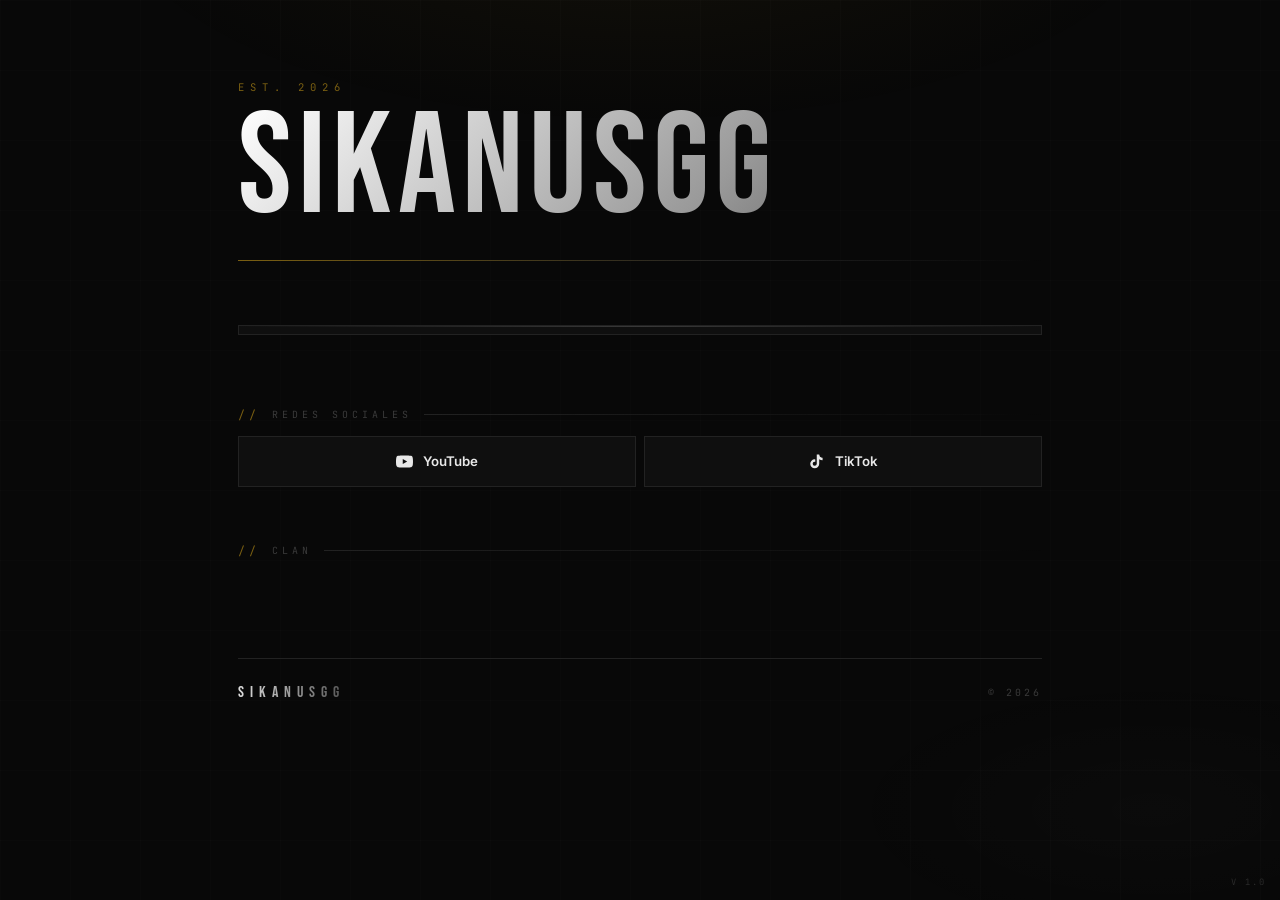
==== index.html @ cc8c8374 "Add files via upload" ====
<!DOCTYPE html>
<html lang="es">
<head>
    <meta charset="UTF-8">
    <meta name="viewport" content="width=device-width, initial-scale=1.0, maximum-scale=1.0, minimum-scale=1.0, user-scalable=no, viewport-fit=cover">
    <title>SIKANUSGG</title>
    <link rel="icon" type="image/png" href="https://i.imgur.com/placeholder.png">
    <link href="https://fonts.googleapis.com/css2?family=Bebas+Neue&family=Inter:wght@300;400;600&family=JetBrains+Mono:wght@300;400;600&display=swap" rel="stylesheet">
    <style>
        * { box-sizing: border-box; margin: 0; padding: 0; -webkit-tap-highlight-color: transparent; }
        html { scroll-behavior: smooth; -webkit-text-size-adjust: 100%; }

        :root {
            --accent: #c8c8c8;
            --accent-bright: #ffffff;
            --bg: #080808;
            --surface: #0f0f0f;
            --surface2: #161616;
            --surface3: #1e1e1e;
            --border: #222222;
            --border-glow: #383838;
            --text-main: #e8e8e8;
            --text-dim: #888888;
            --text-muted: #3a3a3a;
            --gold: #c9a227;
            --gold-dim: #7a5f12;
            --red: #c0392b;
        }

        body {
            background: #080808;
            background: var(--bg);
            color: #e8e8e8;
            color: var(--text-main);
            font-family: 'Inter', sans-serif;
            overflow-x: hidden;
            min-height: 100vh;
            min-height: 100dvh;
        }

        body::before {
            content: '';
            position: fixed; inset: 0;
            background: radial-gradient(ellipse 70% 40% at 50% -10%, rgba(201,162,39,0.06) 0%, transparent 60%),
                radial-gradient(ellipse 50% 30% at 90% 90%, rgba(255,255,255,0.015) 0%, transparent 50%);
            pointer-events: none; z-index: 0;
        }

        body::after {
            content: '';
            position: fixed; inset: 0;
            background-image: linear-gradient(rgba(255,255,255,0.012) 1px, transparent 1px),
                linear-gradient(90deg, rgba(255,255,255,0.012) 1px, transparent 1px);
            background-size: 70px 70px;
            pointer-events: none; z-index: 0;
        }

        
        .wa-box {
            background: var(--surface);
            width: 100%; max-width: 420px;
            padding: 48px 38px 44px;
            border: 1px solid var(--border);
            position: relative;
            box-shadow: 0 0 100px rgba(0,0,0,0.95), 0 0 1px rgba(255,255,255,0.05) inset;
            animation: fadeUp 0.45s cubic-bezier(0.16,1,0.3,1);
        }
        .wa-box::before {
            content: ''; position: absolute; top: 0; left: 0; right: 0;
            height: 2px;
            background: linear-gradient(90deg, transparent, var(--gold), transparent);
        }
        .wa-logo {
            font-family: 'Bebas Neue', sans-serif;
            font-size: 2.8rem; letter-spacing: 6px; line-height: 1;
            background: linear-gradient(135deg, #ffffff 0%, #999999 60%, #444444 100%);
            -webkit-background-clip: text; -webkit-text-fill-color: transparent; background-clip: text;
            margin-bottom: 6px;
        }
        .wa-label {
            font-family: 'JetBrains Mono', monospace;
            font-size: 0.6rem; color: var(--gold-dim);
            letter-spacing: 5px; text-transform: uppercase; margin-bottom: 32px;
        }
        .wa-status {
            font-family: 'JetBrains Mono', monospace;
            font-size: 0.72rem; color: var(--text-dim);
            letter-spacing: 1px; margin-bottom: 28px;
            min-height: 1.4em; transition: color 0.2s;
        }
        .wa-status.ok   { color: #4caf50; }
        .wa-status.err  { color: var(--red); }
        .wa-btn {
            display: flex; align-items: center; justify-content: center; gap: 10px;
            width: 100%; padding: 15px 20px; margin-bottom: 10px;
            background: transparent; border: 1px solid var(--gold-dim);
            color: var(--gold);
            font-family: 'JetBrains Mono', monospace;
            font-size: 0.72rem; letter-spacing: 3px; text-transform: uppercase;
            cursor: pointer; transition: all 0.22s ease; position: relative; overflow: hidden;
        }
        .wa-btn::before { content: ''; position: absolute; inset: 0; background: rgba(201,162,39,0.05); opacity: 0; transition: opacity 0.22s; }
        .wa-btn:hover::before { opacity: 1; }
        .wa-btn:hover { border-color: var(--gold); box-shadow: 0 0 20px rgba(201,162,39,0.12); }
        .wa-btn:disabled { opacity: 0.4; cursor: not-allowed; }
        .wa-btn.secondary {
            border-color: var(--border); color: var(--text-dim); font-size: 0.65rem; margin-bottom: 0;
        }
        .wa-btn.secondary:hover { border-color: var(--border-glow); color: var(--text-main); }
        .wa-divider {
            display: flex; align-items: center; gap: 12px;
            margin: 18px 0;
            font-family: 'JetBrains Mono', monospace;
            font-size: 0.58rem; color: var(--text-muted); letter-spacing: 2px;
        }
        .wa-divider::before, .wa-divider::after { content: ''; flex: 1; height: 1px; background: var(--border); }
        .wa-note {
            margin-top: 24px;
            font-size: 0.68rem; color: var(--text-muted);
            font-family: 'JetBrains Mono', monospace;
            line-height: 1.8; text-align: center;
        }
        .wa-spinner {
            display: inline-block; width: 14px; height: 14px;
            border: 2px solid var(--gold-dim);
            border-top-color: var(--gold);
            border-radius: 50%;
            animation: spin 0.7s linear infinite;
        }
        @keyframes spin { to { transform: rotate(360deg); } }

        
        .modal-overlay {
            position: fixed; inset: 0;
            background: rgba(0,0,0,0.97);
            display: flex; align-items: center; justify-content: center;
            z-index: 9999; padding: 20px;
            backdrop-filter: blur(8px);
        }
        .modal-box {
            background: var(--surface);
            width: 100%; max-width: 460px;
            padding: 44px 38px;
            border: 1px solid var(--border);
            position: relative;
            animation: fadeUp 0.4s cubic-bezier(0.16,1,0.3,1);
            box-shadow: 0 0 80px rgba(0,0,0,0.9), 0 0 1px rgba(255,255,255,0.06) inset;
        }
        .modal-box::before {
            content: ''; position: absolute; top: 0; left: 0; right: 0;
            height: 2px;
            background: linear-gradient(90deg, transparent, var(--gold), transparent);
        }
        @keyframes fadeUp {
            from { transform: translateY(20px) scale(0.97); opacity: 0; }
            to   { transform: translateY(0) scale(1); opacity: 1; }
        }
        .modal-box h2 {
            font-family: 'JetBrains Mono', monospace;
            font-size: 0.82rem; color: var(--gold);
            letter-spacing: 4px; text-transform: uppercase; margin-bottom: 18px;
        }
        .modal-box p {
            color: var(--text-dim); font-size: 0.875rem;
            line-height: 1.85; margin-bottom: 32px;
        }
        .modal-box p b { color: var(--text-main); }
        .close-x {
            position: absolute; top: 14px; right: 18px;
            color: var(--text-muted); font-size: 22px;
            cursor: pointer; transition: color 0.2s;
        }
        .close-x:hover { color: var(--accent-bright); }

        
        .main-wrapper {
            max-width: 860px; margin: 0 auto;
            padding: 80px 28px 100px;
            opacity: 1;
            position: relative; z-index: 1;
        }

        header { margin-bottom: 64px; }
        .tag-line {
            font-family: 'JetBrains Mono', monospace;
            font-size: 0.66rem; color: var(--gold-dim);
            letter-spacing: 6px; text-transform: uppercase; margin-bottom: 10px;
        }
        h1 {
            font-family: 'Bebas Neue', sans-serif;
            font-size: clamp(4.5rem, 18vw, 9rem);
            font-weight: 400; letter-spacing: 6px; line-height: 0.9;
            background: linear-gradient(135deg, #ffffff 0%, #999999 60%, #444444 100%);
            -webkit-background-clip: text; -webkit-text-fill-color: transparent; background-clip: text;
        }
        .header-divider {
            margin-top: 26px; height: 1px;
            background: linear-gradient(90deg, var(--gold-dim), var(--border) 60%, transparent);
        }

        .media-container {
            border: 1px solid var(--border);
            margin: 48px 0 72px;
            background: var(--surface); overflow: hidden;
            position: relative; min-height: 10px;
        }
        .media-container::before {
            content: ''; position: absolute; top: 0; left: 0; right: 0; height: 1px;
            background: linear-gradient(90deg, transparent, var(--border-glow), transparent);
        }
        .media-container img { width: 100%; height: auto; display: block; }

        .section-title {
            font-family: 'JetBrains Mono', monospace;
            font-size: 0.62rem; color: var(--text-muted);
            letter-spacing: 4px; text-transform: uppercase;
            margin: 56px 0 14px;
            display: flex; align-items: center; gap: 12px;
        }
        .section-title::before { content: '//'; color: var(--gold-dim); font-size: 0.72rem; }
        .section-title::after  { content: ''; flex: 1; height: 1px; background: linear-gradient(90deg, var(--border), transparent); }

        .grid-links {
            display: grid;
            grid-template-columns: repeat(auto-fit, minmax(200px, 1fr));
            gap: 8px;
        }
        .cyber-button {
            display: flex; align-items: center; justify-content: center; gap: 10px;
            padding: 16px 20px;
            border: 1px solid var(--border);
            color: var(--text-main); text-decoration: none;
            font-size: 0.83rem; font-family: 'Inter', sans-serif; font-weight: 600;
            background: var(--surface);
            transition: all 0.22s ease;
            text-align: center; position: relative; overflow: hidden; cursor: pointer;
        }
        .cyber-button::before { content: ''; position: absolute; inset: 0; background: linear-gradient(135deg, rgba(255,255,255,0.03) 0%, transparent 100%); opacity: 0; transition: opacity 0.22s; }
        .cyber-button:hover::before { opacity: 1; }
        .cyber-button:hover { background: var(--surface2); border-color: var(--border-glow); color: var(--accent-bright); transform: translateY(-1px); box-shadow: 0 6px 20px rgba(0,0,0,0.5); }
        .yt-btn:hover { border-color: #8b0000; color: #e03333; background: rgba(180,0,0,0.05); }
        .tt-btn:hover { border-color: #008f8a; color: #00d4ce; background: rgba(0,200,190,0.04); }
        .btn-icon { width: 17px; height: 17px; flex-shrink: 0; fill: currentColor; }

        footer {
            margin-top: 100px; padding-top: 24px;
            border-top: 1px solid var(--border);
            font-family: 'JetBrains Mono', monospace;
            font-size: 0.62rem; color: var(--text-muted); letter-spacing: 3px;
            display: flex; justify-content: space-between; align-items: center; flex-wrap: wrap; gap: 8px;
        }
        .footer-brand {
            font-family: 'Bebas Neue', sans-serif; font-size: 1rem; letter-spacing: 6px;
            background: linear-gradient(90deg, #ddd, #555);
            -webkit-background-clip: text; -webkit-text-fill-color: transparent; background-clip: text;
        }

        @media(max-width:520px){ .main-wrapper{ padding: 56px 18px 80px; } }

        .field-group { margin-bottom: 18px; }
        .field-group > label {
            display: block;
            font-family: 'JetBrains Mono', monospace;
            font-size: 0.62rem; color: #505050;
            letter-spacing: 3px; text-transform: uppercase; margin-bottom: 7px;
        }
        .req { color: #b83232; }

        .field-group input,
        .field-group select,
        .field-group textarea {
            width: 100%;
            background: var(--surface2);
            border: 1px solid var(--border);
            border-bottom-color: #2e2e2e;
            color: var(--text-main);
            font-family: 'DM Mono', monospace; font-size: 0.84rem;
            padding: 11px 13px;
            outline: none; transition: border-color 0.2s;
            -webkit-appearance: none;
        }
        .field-group select { cursor: pointer; }
        .field-group input:focus,
        .field-group select:focus,
        .field-group textarea:focus { border-color: var(--gold-dim); }
        .field-group textarea { resize: vertical; min-height: 80px; }
        .field-group select option { background: #161616; }

        .radio-group { display: flex; gap: 10px; margin-top: 4px; flex-wrap: wrap; }
        .radio-opt {
            display: flex; align-items: center; gap: 8px;
            font-size: 0.82rem; color: var(--text-dim);
            cursor: pointer; font-family: 'Inter', sans-serif;
            letter-spacing: 0; text-transform: none;
            background: var(--surface2);
            border: 1px solid var(--border);
            padding: 9px 14px;
            transition: all 0.18s;
            flex: 1; min-width: 140px;
        }
        .radio-opt input { accent-color: var(--gold); width: 15px; height: 15px; cursor: pointer; flex-shrink: 0; }
        .radio-opt:has(input:checked) { border-color: var(--gold-dim); color: var(--text-main); background: rgba(201,162,39,0.05); }

        .social-checks {
            display: grid;
            grid-template-columns: repeat(auto-fill, minmax(130px, 1fr));
            gap: 8px; margin-top: 4px;
        }
        .check-opt {
            display: flex; align-items: center; gap: 8px;
            font-size: 0.8rem; color: var(--text-dim);
            cursor: pointer; font-family: 'Inter', sans-serif;
            letter-spacing: 0; text-transform: none;
            background: var(--surface2); border: 1px solid var(--border);
            padding: 9px 12px; transition: all 0.18s;
        }
        .check-opt input { accent-color: var(--gold); width: 15px; height: 15px; cursor: pointer; flex-shrink: 0; }
        .check-opt:has(input:checked) { border-color: var(--gold-dim); color: var(--text-main); background: rgba(201,162,39,0.05); }

        #social-inputs { margin-top: 12px; display: flex; flex-direction: column; gap: 9px; }
        .social-user-field { display: flex; align-items: center; gap: 10px; animation: fadeUp 0.22s ease; }
        .social-user-field .net-label {
            font-family: 'JetBrains Mono', monospace;
            font-size: 0.6rem; color: var(--gold-dim); letter-spacing: 2px;
            text-transform: uppercase; min-width: 76px; flex-shrink: 0;
        }
        .social-user-field input {
            flex: 1; background: var(--surface3);
            border: 1px solid var(--border); color: var(--text-main);
            font-family: 'DM Mono', monospace; font-size: 0.82rem;
            padding: 9px 11px; outline: none; transition: border-color 0.2s;
        }
        .social-user-field input:focus { border-color: var(--gold-dim); }

        .terms-box {
            background: var(--surface2);
            border: 1px solid var(--border);
            border-left: 2px solid var(--gold-dim);
            padding: 16px 16px 14px;
            margin-bottom: 18px;
        }
        .terms-title {
            font-family: 'JetBrains Mono', monospace;
            font-size: 0.66rem; color: var(--gold);
            letter-spacing: 3px; text-transform: uppercase; margin-bottom: 10px;
        }
        .terms-scroll {
            max-height: 150px; overflow-y: auto;
            font-size: 0.77rem; color: var(--text-dim);
            line-height: 1.75; padding-right: 8px; margin-bottom: 14px;
        }
        .terms-scroll b { color: var(--text-main); font-weight: 600; }
        .terms-scroll::-webkit-scrollbar { width: 3px; }
        .terms-scroll::-webkit-scrollbar-track { background: transparent; }
        .terms-scroll::-webkit-scrollbar-thumb { background: var(--gold-dim); }
        .terms-check-row {
            display: flex; align-items: center; gap: 10px;
            border-top: 1px solid var(--border); padding-top: 12px;
            font-size: 0.8rem; color: var(--text-dim);
            font-family: 'Inter', sans-serif; cursor: pointer;
            letter-spacing: 0; text-transform: none;
        }
        .terms-check-row input { accent-color: var(--gold); width: 16px; height: 16px; cursor: pointer; flex-shrink: 0; }
        .s-icon { font-size: 2.4rem; margin-bottom: 14px; }
        .s-title { font-family: 'JetBrains Mono', monospace; font-size: 0.74rem; color: var(--gold); letter-spacing: 2px; text-transform: uppercase; margin-bottom: 8px; }
        .s-sub { font-size: 0.8rem; color: var(--text-dim); line-height: 1.7; }

        
        .custom-alert-overlay.show { opacity: 1; pointer-events: all; }
        .custom-alert-box.is-error { border-left-color: #8b1a1a; }
        .custom-alert-btn:hover { border-color: var(--gold-dim); color: var(--gold); }

        @media(max-width:480px) {
            .social-checks { grid-template-columns: 1fr 1fr; }
            .radio-group { flex-direction: column; }
            .wa-box { padding: 38px 22px 34px; }
        }

        
        #admin-panel {
            display: none;
            position: fixed; inset: 0;
            background: #050505;
            z-index: 88888;
            overflow: hidden;
            font-family: 'JetBrains Mono', monospace;
        }
        #admin-panel.open { display: flex; flex-direction: column; animation: fadeUp 0.4s cubic-bezier(0.16,1,0.3,1); }

        
        .adm-topbar {
            display: flex; align-items: center; justify-content: space-between;
            padding: 0 28px;
            height: 56px;
            background: #080808;
            border-bottom: 1px solid #1a1a1a;
            flex-shrink: 0;
        }
        .adm-brand {
            font-family: 'Bebas Neue', sans-serif;
            font-size: 1.4rem; letter-spacing: 6px;
            background: linear-gradient(135deg, #fff 0%, #888 60%, #444 100%);
            -webkit-background-clip: text; -webkit-text-fill-color: transparent; background-clip: text;
        }
        .adm-brand span {
            font-family: 'JetBrains Mono', monospace;
            font-size: 0.55rem; letter-spacing: 4px;
            color: var(--gold-dim); display: block; margin-top: -4px;
            -webkit-text-fill-color: var(--gold-dim);
        }
        .adm-topright { display: flex; align-items: center; gap: 14px; }
        .adm-session-tag {
            font-size: 0.58rem; letter-spacing: 3px; color: #4caf50;
            background: rgba(76,175,80,0.07); border: 1px solid rgba(76,175,80,0.2);
            padding: 5px 12px;
        }
        .adm-close-btn {
            background: transparent; border: 1px solid #222;
            color: var(--text-dim); font-family: 'JetBrains Mono', monospace;
            font-size: 0.6rem; letter-spacing: 2px; padding: 7px 14px;
            cursor: pointer; transition: all 0.2s; text-transform: uppercase;
        }
        .adm-close-btn:hover { border-color: var(--red); color: var(--red); }

        
        .adm-body { display: flex; flex: 1; overflow: hidden; }

        
        .adm-sidebar {
            width: 200px; flex-shrink: 0;
            background: #080808;
            border-right: 1px solid #1a1a1a;
            display: flex; flex-direction: column;
            padding: 24px 0;
        }
        .adm-nav-label {
            font-size: 0.5rem; letter-spacing: 4px; color: #2a2a2a;
            text-transform: uppercase; padding: 0 20px; margin-bottom: 8px; margin-top: 16px;
        }
        .adm-nav-label:first-child { margin-top: 0; }
        .adm-nav-item {
            display: flex; align-items: center; gap: 12px;
            padding: 11px 20px;
            font-size: 0.68rem; letter-spacing: 2px; color: var(--text-dim);
            cursor: pointer; transition: all 0.18s;
            border-left: 2px solid transparent;
            text-transform: uppercase;
        }
        .adm-nav-item:hover { color: var(--text-main); background: rgba(255,255,255,0.02); }
        .adm-nav-item.active { color: var(--gold); border-left-color: var(--gold); background: rgba(201,162,39,0.04); }
        .adm-nav-icon { font-size: 0.85rem; width: 18px; text-align: center; }
        .adm-sidebar-bottom { margin-top: auto; padding: 16px 20px 0; border-top: 1px solid #141414; }
        .adm-logout {
            display: flex; align-items: center; gap: 10px;
            font-size: 0.62rem; letter-spacing: 2px; color: #3a3a3a;
            cursor: pointer; transition: color 0.2s; text-transform: uppercase;
            background: none; border: none; width: 100%; padding: 8px 0;
        }
        .adm-logout:hover { color: var(--red); }

        
        .adm-main {
            flex: 1; overflow-y: auto; padding: 32px 36px;
            scrollbar-width: thin; scrollbar-color: #1e1e1e transparent;
        }
        .adm-main::-webkit-scrollbar { width: 4px; }
        .adm-main::-webkit-scrollbar-thumb { background: #1e1e1e; }

        
        .adm-section { display: none; }
        .adm-section.active { display: block; animation: fadeUp 0.3s ease; }

        .adm-section-header {
            display: flex; align-items: flex-end; justify-content: space-between;
            margin-bottom: 28px; padding-bottom: 16px;
            border-bottom: 1px solid #141414;
        }
        .adm-section-title {
            font-size: 1.6rem; letter-spacing: 4px;
            font-family: 'Bebas Neue', sans-serif;
            background: linear-gradient(135deg,#fff 0%,#666 100%);
            -webkit-background-clip: text; -webkit-text-fill-color: transparent; background-clip: text;
        }
        .adm-section-sub {
            font-size: 0.6rem; letter-spacing: 3px; color: #333;
            text-transform: uppercase; margin-top: 4px;
        }

        
        .adm-stats { display: grid; grid-template-columns: repeat(auto-fit,minmax(140px,1fr)); gap: 10px; margin-bottom: 28px; }
        .adm-stat-card {
            background: #0a0a0a; border: 1px solid #181818;
            padding: 18px 20px;
        }
        .adm-stat-val { font-size: 1.6rem; color: var(--text-main); letter-spacing: 2px; font-family:'Bebas Neue',sans-serif; }
        .adm-stat-lbl { font-size: 0.55rem; letter-spacing: 3px; color: #333; text-transform: uppercase; margin-top: 4px; }
        .adm-stat-card.gold .adm-stat-val { color: var(--gold); }
        .adm-stat-card.green .adm-stat-val { color: #4caf50; }

        
        .adm-upload-zone {
            border: 1px dashed #252525;
            padding: 40px 24px;
            text-align: center;
            cursor: pointer;
            transition: all 0.22s;
            margin-bottom: 20px;
            position: relative;
        }
        .adm-upload-zone:hover, .adm-upload-zone.dragover {
            border-color: var(--gold-dim);
            background: rgba(201,162,39,0.02);
        }
        .adm-upload-zone input[type=file] { position: absolute; inset: 0; opacity: 0; cursor: pointer; width: 100%; height: 100%; }
        .adm-upload-icon { font-size: 2rem; margin-bottom: 12px; }
        .adm-upload-title { font-size: 0.78rem; letter-spacing: 3px; color: var(--text-dim); text-transform: uppercase; }
        .adm-upload-sub { font-size: 0.6rem; letter-spacing: 2px; color: #2a2a2a; margin-top: 8px; }

        
        .adm-file-grid { display: flex; flex-direction: column; gap: 6px; }
        .adm-file-row {
            display: flex; align-items: center; gap: 14px;
            background: #0a0a0a; border: 1px solid #141414;
            padding: 14px 18px;
            transition: border-color 0.18s;
        }
        .adm-file-row:hover { border-color: #222; }
        .adm-file-type {
            width: 36px; height: 36px;
            background: #111; border: 1px solid #1e1e1e;
            display: flex; align-items: center; justify-content: center;
            font-size: 0.9rem; flex-shrink: 0;
        }
        .adm-file-info { flex: 1; min-width: 0; }
        .adm-file-name {
            font-size: 0.75rem; letter-spacing: 1px; color: var(--text-main);
            white-space: nowrap; overflow: hidden; text-overflow: ellipsis;
        }
        .adm-file-meta { font-size: 0.58rem; letter-spacing: 2px; color: #333; margin-top: 4px; }
        .adm-file-visible {
            font-size: 0.58rem; letter-spacing: 2px;
            padding: 4px 10px; border: 1px solid #1e1e1e;
            cursor: pointer; transition: all 0.18s; text-transform: uppercase;
            background: none; color: #333;
        }
        .adm-file-visible.on { color: #4caf50; border-color: rgba(76,175,80,0.3); }
        .adm-file-visible:hover { border-color: #333; color: var(--text-dim); }
        .adm-file-del {
            background: none; border: 1px solid #1a1a1a; color: #333;
            font-family: 'JetBrains Mono', monospace;
            font-size: 0.65rem; padding: 6px 12px; cursor: pointer; transition: all 0.18s;
        }
        .adm-file-del:hover { border-color: var(--red); color: var(--red); }
        .adm-empty {
            text-align: center; padding: 48px 20px;
            font-size: 0.65rem; letter-spacing: 3px; color: #222;
            text-transform: uppercase;
        }

        
        .adm-btn {
            display: inline-flex; align-items: center; gap: 8px;
            padding: 11px 22px; font-family: 'JetBrains Mono', monospace;
            font-size: 0.68rem; letter-spacing: 3px; text-transform: uppercase;
            cursor: pointer; transition: all 0.2s; border: 1px solid var(--gold-dim);
            color: var(--gold); background: transparent;
        }
        .adm-btn:hover { border-color: var(--gold); box-shadow: 0 0 16px rgba(201,162,39,0.1); }
        .adm-btn.danger { border-color: #3a1010; color: #8b2020; }
        .adm-btn.danger:hover { border-color: var(--red); color: var(--red); }
        .adm-btn.neutral { border-color: #1e1e1e; color: var(--text-dim); }
        .adm-btn.neutral:hover { border-color: #333; color: var(--text-main); }

        
        .adm-custom-grid { display: grid; grid-template-columns: 1fr 1fr; gap: 14px; }
        @media(max-width:600px){ .adm-custom-grid { grid-template-columns: 1fr; } }
        .adm-field-card {
            background: #0a0a0a; border: 1px solid #161616; padding: 20px 22px;
        }
        .adm-field-card label {
            display: block; font-size: 0.58rem; letter-spacing: 3px; color: #3a3a3a;
            text-transform: uppercase; margin-bottom: 10px;
        }
        .adm-field-card input[type=text],
        .adm-field-card input[type=url],
        .adm-field-card textarea,
        .adm-field-card select {
            width: 100%; padding: 10px 12px;
            background: #070707; border: 1px solid #1e1e1e;
            color: var(--text-main); font-family: 'JetBrains Mono', monospace;
            font-size: 0.72rem; letter-spacing: 1px; outline: none;
            transition: border-color 0.18s; resize: vertical;
        }
        .adm-field-card input:focus, .adm-field-card textarea:focus, .adm-field-card select:focus {
            border-color: var(--gold-dim);
        }
        .adm-field-card input[type=color] {
            width: 48px; height: 32px; padding: 0; border: 1px solid #1e1e1e;
            background: #070707; cursor: pointer;
        }
        .adm-color-row { display: flex; align-items: center; gap: 10px; }
        .adm-color-hex {
            flex: 1; padding: 8px 12px;
            background: #070707; border: 1px solid #1e1e1e;
            color: var(--text-main); font-family: 'JetBrains Mono', monospace;
            font-size: 0.72rem; outline: none;
        }
        .adm-save-bar {
            display: flex; align-items: center; gap: 12px;
            margin-top: 22px; padding-top: 20px; border-top: 1px solid #141414;
        }
        .adm-save-msg { font-size: 0.6rem; letter-spacing: 2px; color: #4caf50; opacity: 0; transition: opacity 0.3s; }
        .adm-save-msg.show { opacity: 1; }

        
        .adm-progress { margin-top: 12px; display: none; }
        .adm-progress-bar {
            height: 2px; background: #111; width: 100%;
        }
        .adm-progress-fill {
            height: 100%; width: 0%; background: var(--gold);
            transition: width 0.3s ease;
        }
        .adm-progress-lbl { font-size: 0.58rem; letter-spacing: 2px; color: var(--text-dim); margin-top: 8px; text-align: center; }

        
        .adm-toggle-row { display: flex; align-items: center; justify-content: space-between; margin-bottom: 14px; }
        .adm-toggle-lbl { font-size: 0.65rem; letter-spacing: 2px; color: var(--text-dim); text-transform: uppercase; }
        .adm-toggle {
            position: relative; width: 38px; height: 20px; cursor: pointer;
        }
        .adm-toggle input { opacity: 0; width: 0; height: 0; }
        .adm-toggle-track {
            position: absolute; inset: 0; background: #1a1a1a;
            border: 1px solid #2a2a2a; transition: all 0.2s;
        }
        .adm-toggle input:checked + .adm-toggle-track { background: rgba(201,162,39,0.15); border-color: var(--gold-dim); }
        .adm-toggle-thumb {
            position: absolute; top: 3px; left: 3px;
            width: 12px; height: 12px; background: #333; transition: all 0.2s;
        }
        .adm-toggle input:checked ~ .adm-toggle-thumb { transform: translateX(18px); background: var(--gold); }

        
        .adm-dl-grid { display: grid; grid-template-columns: repeat(auto-fill, minmax(220px,1fr)); gap: 10px; }
        .adm-dl-card {
            background: #0a0a0a; border: 1px solid #161616;
            padding: 20px; display: flex; flex-direction: column; gap: 10px;
            transition: border-color 0.2s;
        }
        .adm-dl-card:hover { border-color: #252525; }
        .adm-dl-card-top { display: flex; align-items: center; gap: 12px; }
        .adm-dl-icon {
            width: 40px; height: 40px; background: #111; border: 1px solid #1e1e1e;
            display: flex; align-items: center; justify-content: center;
            font-size: 1.1rem; flex-shrink: 0;
        }
        .adm-dl-name { font-size: 0.72rem; letter-spacing: 1px; color: var(--text-main); }
        .adm-dl-size { font-size: 0.58rem; letter-spacing: 2px; color: #2a2a2a; margin-top: 3px; }
        .adm-dl-actions { display: flex; gap: 6px; margin-top: 4px; }

        @media(max-width:600px){
            .adm-sidebar { display: none; }
            .adm-main { padding: 20px 16px; }
            .adm-topbar { padding: 0 16px; }
            .adm-stats { grid-template-columns: 1fr 1fr; }
        }

        
        .adm-info-box {
            display:flex; gap:16px; align-items:flex-start;
            background:#080808; border:1px solid #161616;
            border-left:2px solid var(--gold-dim);
            padding:18px 20px; margin-top:4px;
        }
        .adm-info-icon { font-size:1rem; color:var(--gold-dim); flex-shrink:0; margin-top:2px; }
        .adm-loading { padding:28px; text-align:center; font-size:0.62rem; letter-spacing:3px; color:#2a2a2a; text-transform:uppercase; }
        .adm-empty   { padding:40px 20px; text-align:center; font-size:0.62rem; letter-spacing:3px; color:#222; text-transform:uppercase; }
        .adm-content-list { display:flex; flex-direction:column; gap:6px; margin-top:4px; }

        .adm-add-form {
            background:#080808; border:1px solid #181818;
            padding:22px 22px 18px; margin-bottom:14px;
            animation: fadeUp 0.25s ease;
        }
        .adm-form-grid { display:grid; grid-template-columns:1fr 1fr; gap:10px; margin-bottom:14px; }
        @media(max-width:540px){ .adm-form-grid { grid-template-columns:1fr; } }
        .adm-field label { display:block; font-size:0.55rem; letter-spacing:3px; color:#2a2a2a; text-transform:uppercase; margin-bottom:7px; }
        .adm-field input, .adm-field select, .adm-field textarea {
            width:100%; padding:10px 12px;
            background:#060606; border:1px solid #1e1e1e;
            color:var(--text-main); font-family:'JetBrains Mono',monospace;
            font-size:0.72rem; letter-spacing:1px; outline:none;
            transition:border-color 0.18s;
        }
        .adm-field input:focus, .adm-field select:focus { border-color:var(--gold-dim); }
        .adm-field select { cursor:pointer; }
        .req { color:var(--gold-dim); }

        .adm-form-actions { display:flex; align-items:center; gap:10px; flex-wrap:wrap; }
        .adm-saving { font-size:0.62rem; letter-spacing:2px; color:#888; font-family:'JetBrains Mono',monospace; }

        .adm-item-row {
            display:flex; align-items:center; gap:14px;
            background:#090909; border:1px solid #141414;
            padding:14px 16px; transition:border-color 0.18s;
        }
        .adm-item-row:hover { border-color:#222; }
        .adm-item-icon { font-size:1.4rem; flex-shrink:0; width:36px; text-align:center; }
        .adm-item-info { flex:1; min-width:0; }
        .adm-item-name { font-size:0.76rem; letter-spacing:1px; color:var(--text-main); white-space:nowrap; overflow:hidden; text-overflow:ellipsis; }
        .adm-item-desc { font-size:0.6rem; letter-spacing:1px; color:#3a3a3a; margin-top:3px; white-space:nowrap; overflow:hidden; text-overflow:ellipsis; }
        .adm-item-url  { font-size:0.55rem; letter-spacing:0.5px; color:#252525; margin-top:4px; white-space:nowrap; overflow:hidden; text-overflow:ellipsis; }
        .adm-item-actions { display:flex; gap:6px; flex-shrink:0; flex-wrap:wrap; }

        .adm-vis-btn {
            font-family:'JetBrains Mono',monospace; font-size:0.58rem;
            letter-spacing:2px; text-transform:uppercase;
            padding:6px 12px; border:1px solid #1e1e1e;
            background:none; cursor:pointer; transition:all 0.18s; color:#2a2a2a;
        }
        .adm-vis-btn.on  { color:#4caf50; border-color:rgba(76,175,80,0.25); }
        .adm-vis-btn.off { color:#3a3a3a; border-color:#1a1a1a; }
        .adm-vis-btn:hover { border-color:#333; color:var(--text-dim); }

        .adm-edit-btn {
            font-family:'JetBrains Mono',monospace; font-size:0.6rem;
            letter-spacing:2px; text-transform:uppercase;
            padding:6px 12px; border:1px solid #1e1e1e;
            background:none; cursor:pointer; transition:all 0.18s; color:#3a3a3a;
        }
        .adm-edit-btn:hover { border-color:var(--gold-dim); color:var(--gold); }

        .adm-del-btn {
            font-family:'JetBrains Mono',monospace; font-size:0.7rem;
            padding:6px 11px; border:1px solid #1a1a1a;
            background:none; cursor:pointer; transition:all 0.18s; color:#2a2a2a;
        }
        .adm-del-btn:hover { border-color:var(--red); color:var(--red); }

        
        .adm-file-pick {
            display:flex; align-items:center; gap:12px;
            padding:14px 16px;
            background:#060606; border:1px dashed #252525;
            cursor:pointer; transition:border-color 0.2s;
            position:relative; overflow:hidden;
        }
        .adm-file-pick:hover { border-color:var(--gold-dim); }
        .adm-file-pick input[type=file] {
            position:absolute; inset:0; opacity:0;
            cursor:pointer; width:100%; height:100%;
            font-size:100px; 
        }
        .adm-file-pick span {
            font-size:0.7rem; letter-spacing:1.5px;
            color:#3a3a3a; pointer-events:none;
            transition:color 0.2s;
        }

        
        .pub-grid { display:flex; flex-direction:column; gap:10px; margin-bottom:28px; }

        .pub-card {
            background:#0c0c0c; border:1px solid #1e1e1e;
            overflow:hidden; transition:border-color 0.2s;
        }
        .pub-card:hover { border-color:#2e2e2e; }

        .pub-card-header {
            display:flex; align-items:center; gap:14px;
            padding:18px 20px; cursor:pointer; user-select:none;
            -webkit-user-select:none; -webkit-tap-highlight-color:transparent;
        }
        .pub-card-ico {
            width:42px; height:42px; flex-shrink:0;
            background:#141414; border:1px solid #222;
            display:flex; align-items:center; justify-content:center;
            font-size:1.2rem;
        }
        .pub-card-info { flex:1; min-width:0; }
        .pub-card-name {
            font-size:0.88rem; font-weight:600; letter-spacing:0.5px;
            color:var(--text-main);
        }
        .pub-card-sub {
            font-size:0.65rem; color:var(--text-dim);
            letter-spacing:0.5px; margin-top:3px;
        }
        .pub-card-chevron {
            font-size:0.7rem; color:#3a3a3a;
            transition:transform 0.25s, color 0.2s;
            flex-shrink:0;
        }
        .pub-card.open .pub-card-chevron { transform:rotate(180deg); color:var(--gold); }

        .pub-card-body {
            display:none !important;
            padding:0 20px 20px;
            border-top:1px solid #191919;
        }
        .pub-card.open .pub-card-body { display:block !important; }

        .pub-card-desc-text {
            font-size:0.78rem; color:var(--text-dim);
            line-height:1.8; margin-top:16px; margin-bottom:16px;
            white-space:pre-wrap;
        }
        .pub-card-features {
            display:flex; flex-wrap:wrap; gap:6px; margin-bottom:18px;
        }
        .pub-feat-tag {
            font-size:0.62rem; letter-spacing:1px;
            padding:4px 10px;
            background:#111; border:1px solid #222;
            color:var(--gold-dim);
        }

        .pub-dl-btn {
            display:inline-flex; align-items:center; gap:8px;
            padding:11px 24px;
            background:var(--gold);
            color:#000; font-weight:700;
            font-family:'JetBrains Mono',monospace;
            font-size:0.72rem; letter-spacing:2px;
            text-decoration:none; text-transform:uppercase;
            transition:all 0.2s; border:none; cursor:pointer;
        }
        .pub-dl-btn:hover {
            background:#fff; color:#000;
            box-shadow:0 4px 20px rgba(201,162,39,0.3);
        }

        
        .version-tag {
            position:fixed; bottom:12px; right:14px;
            font-family:'JetBrains Mono',monospace;
            font-size:0.55rem; letter-spacing:2px;
            color:#2a2a2a; cursor:pointer;
            transition:color 0.2s; z-index:100;
            text-transform:uppercase;
        }
        .version-tag:hover { color:#555; }

    </style>
</head>
<body>

    <!-- ═══════ LOGIN MODAL (oculto) ═══════ -->
    <div id="secret-login-overlay" style="display:none;position:fixed;inset:0;background:rgba(0,0,0,0.97);display:none;align-items:center;justify-content:center;z-index:999999;padding:24px;backdrop-filter:blur(10px);">
        <div class="wa-box" style="position:relative;">
            <div class="wa-logo">SIKANUSGG</div>
            <div class="wa-label">Panel de administración</div>
            <div id="sl-status" class="wa-status"> </div>
            <div style="margin-bottom:12px;">
                <input id="sl-user" type="text" autocomplete="off" placeholder="Usuario" style="width:100%;padding:12px 14px;background:#0a0a0a;border:1px solid #222;color:#e8e8e8;font-family:'JetBrains Mono',monospace;font-size:0.78rem;letter-spacing:2px;outline:none;margin-bottom:10px;"/>
                <input id="sl-pass" type="password" autocomplete="off" placeholder="Contraseña" style="width:100%;padding:12px 14px;background:#0a0a0a;border:1px solid #222;color:#e8e8e8;font-family:'JetBrains Mono',monospace;font-size:0.78rem;letter-spacing:2px;outline:none;margin-bottom:10px;"/>
                <input id="sl-key"  type="password" autocomplete="off" placeholder="Access Key" style="width:100%;padding:12px 14px;background:#0a0a0a;border:1px solid #222;color:#e8e8e8;font-family:'JetBrains Mono',monospace;font-size:0.78rem;letter-spacing:2px;outline:none;"/>
            </div>
            <button class="wa-btn" id="sl-enter-btn" style="margin-top:10px;">⚔ Verificar acceso</button>
            <button class="wa-btn secondary" id="sl-cancel-btn" style="margin-top:8px;">Cancelar</button>
        </div>
    </div>

    <div id="page-sikan">

        <!-- MODAL ADVERTENCIA -->
        <div class="modal-overlay" id="warningModal" style="display:none;">
            <div class="modal-box">
                <span class="close-x" id="closeModal">×</span>
                <h2>⚠ Advertencia</h2>
                <p>
                    El uso de archivos, scripts y aplicaciones para <b>Car Parking Multiplayer</b> y <b>Game Guardian</b>
                    aquí mostrados es bajo tu propia responsabilidad.<br><br>
                    Cualquier baneo o daño técnico es responsabilidad del usuario.
                </p>
                <button class="cyber-button" style="width:100%;" id="acceptBtn">ENTRAR</button>
            </div>
        </div>

        <!-- CONTENIDO PRINCIPAL -->
        <div class="main-wrapper" id="sikan-content">
            <header>
                <div class="tag-line">Est. 2026</div>
                <h1>SIKANUSGG</h1>
                <div class="header-divider"></div>
            </header>

            <div class="media-container">
                <!-- <img src="TU_URL_AQUI" alt="SIKANUSGG"> -->
            </div>

            <div class="section-title">Redes sociales</div>
            <div class="grid-links">
                <a href="https://youtube.com/@sikanusgg" class="cyber-button yt-btn" target="_blank" rel="noopener">
                    <svg class="btn-icon" viewBox="0 0 24 24"><path d="M23.498 6.186a3.016 3.016 0 0 0-2.122-2.136C19.505 3.545 12 3.545 12 3.545s-7.505 0-9.377.505A3.017 3.017 0 0 0 .502 6.186C0 8.07 0 12 0 12s0 3.93.502 5.814a3.016 3.016 0 0 0 2.122 2.136c1.871.505 9.376.505 9.376.505s7.505 0 9.377-.505a3.015 3.015 0 0 0 2.122-2.136C24 15.93 24 12 24 12s0-3.93-.502-5.814zM9.545 15.568V8.432L15.818 12l-6.273 3.568z"/></svg>
                    YouTube
                </a>
                <a href="https://tiktok.com/@sikanusgg" class="cyber-button tt-btn" target="_blank" rel="noopener">
                    <svg class="btn-icon" viewBox="0 0 24 24"><path d="M19.59 6.69a4.83 4.83 0 0 1-3.77-4.25V2h-3.45v13.67a2.89 2.89 0 0 1-2.88 2.5 2.89 2.89 0 0 1-2.89-2.89 2.89 2.89 0 0 1 2.89-2.89c.28 0 .54.04.79.1V9.01a6.33 6.33 0 0 0-.79-.05 6.34 6.34 0 0 0-6.34 6.34 6.34 6.34 0 0 0 6.34 6.34 6.34 6.34 0 0 0 6.33-6.34V8.69a8.17 8.17 0 0 0 4.78 1.52V6.75a4.85 4.85 0 0 1-1.01-.06z"/></svg>
                    TikTok
                </a>
            </div>

            <div class="section-title">Clan</div>

            <footer>
                <span class="footer-brand">SIKANUSGG</span>
                <span>© 2026</span>
            </footer>
        </div>
    </div>

    <!-- VERSION TAG -->
    <div class="version-tag" id="version-tag">V 1.0</div>

    <!-- ═══════ PANEL ADMINISTRADOR ═══════ -->
    <div id="admin-panel">
        <div class="adm-topbar">
            <div class="adm-brand">SIKANUSGG <span>Admin Panel</span></div>
            <div class="adm-topright">
                <div class="adm-session-tag">● SESIÓN ACTIVA</div>
                <button type="button" class="adm-close-btn" id="adm-close">✕ Cerrar</button>
            </div>
        </div>
        <div class="adm-body">
            <div class="adm-sidebar">
                <div class="adm-nav-label">General</div>
                <div class="adm-nav-item active" data-tab="dashboard"><span class="adm-nav-icon">◈</span> Dashboard</div>
                <div class="adm-nav-label">Contenido</div>
                <div class="adm-nav-item" data-tab="archivos"><span class="adm-nav-icon">◻</span> Archivos</div>
                <div class="adm-nav-item" data-tab="videos"><span class="adm-nav-icon">▷</span> Videos</div>
                <div class="adm-nav-item" data-tab="apps"><span class="adm-nav-icon">⬡</span> Apps / APKs</div>
                <div class="adm-sidebar-bottom">
                    <button type="button" class="adm-logout" id="adm-logout">✕  Cerrar sesión</button>
                </div>
            </div>
            <div class="adm-main">

                <!-- DASHBOARD -->
                <div class="adm-section active" id="tab-dashboard">
                    <div class="adm-section-header">
                        <div><div class="adm-section-title">Dashboard</div><div class="adm-section-sub">
                    </div>
                    <div class="adm-stats">
                        <div class="adm-stat-card gold"><div class="adm-stat-val" id="stat-archivos">—</div><div class="adm-stat-lbl">Archivos</div></div>
                        <div class="adm-stat-card"><div class="adm-stat-val" id="stat-videos">—</div><div class="adm-stat-lbl">Videos</div></div>
                        <div class="adm-stat-card green"><div class="adm-stat-val" id="stat-apps">—</div><div class="adm-stat-lbl">Apps / APKs</div></div>
                        <div class="adm-stat-card"><div class="adm-stat-val" id="stat-total">—</div><div class="adm-stat-lbl">Total visible</div></div>
                    </div>
                    <div class="adm-info-box">
                        <div class="adm-info-icon">ℹ</div>
                        <div>
                            <div style="font-size:0.7rem;color:var(--text-main);letter-spacing:1px;margin-bottom:6px;">¿Cómo funciona?</div>
                            <div style="font-size:0.62rem;color:#444;line-height:1.9;letter-spacing:0.5px;">
                                Sube archivos directamente desde tu teléfono o PC. Para videos, pega el link de YouTube o TikTok. Todo aparece al instante en la página principal para todos los visitantes. Puedes editar el nombre o eliminar cuando quieras.
                            </div>
                        </div>
                    </div>
                    <div id="dash-actividad" style="margin-top:14px;"></div>
                </div>

                <!-- ARCHIVOS -->
                <div class="adm-section" id="tab-archivos">
                    <div class="adm-section-header">
                        <div><div class="adm-section-title">Archivos</div><div class="adm-section-sub">
                        <button type="button" class="adm-btn" id="btn-new-archivo">+ Agregar archivo</button>
                    </div>
                    <div class="adm-add-form" id="form-archivo" style="display:none;">
                        <div class="adm-form-grid">
                            <div class="adm-field"><label>Nombre del archivo <span class="req">*</span></label><input type="text" id="fa-nombre" placeholder="Ej: Script CPM v3.2" maxlength="60"></div>
                            <div class="adm-field"><label>Nombre del ZIP para descargar</label><input type="text" id="fa-zipname" placeholder="Ej: ScriptCPM_v3.zip" maxlength="60"></div>
                            <div class="adm-field"><label>Subtítulo / tipo</label><input type="text" id="fa-sub" placeholder="Ej: Script Lua · Car Parking" maxlength="80"></div>
                            <div class="adm-field" style="grid-column:1/-1;"><label>Descripción / beneficios</label><textarea id="fa-desc" rows="4" placeholder="Describe qué hace este archivo, para qué sirve, instrucciones..." style="width:100%;padding:10px 12px;background:#060606;border:1px solid #1e1e1e;color:var(--text-main);font-family:'JetBrains Mono',monospace;font-size:0.72rem;outline:none;resize:vertical;"></textarea></div>
                            <div class="adm-field" style="grid-column:1/-1;"><label>Features / características (una por línea)</label><textarea id="fa-features" rows="3" placeholder="Velocidad aumentada&#10;Anti-ban integrado&#10;Funciona en versión 4.8.2" style="width:100%;padding:10px 12px;background:#060606;border:1px solid #1e1e1e;color:var(--text-main);font-family:'JetBrains Mono',monospace;font-size:0.72rem;outline:none;resize:vertical;"></textarea></div>
                            <div class="adm-field" style="grid-column:1/-1;"><label>Archivo <span class="req">*</span></label><div class="adm-file-pick" id="fa-file-pick"><input type="file" id="fa-file" accept="**"><span id="fap-file-lbl">📦 Toca para seleccionar el APK o ZIP</span></div></div>
                            <div class="adm-field"><label>Ícono</label>
                                <select id="fap-icono">
                                    <option value="📦">📦 App / APK</option>
                                    <option value="🎮">🎮 Juego / Mod</option>
                                    <option value="🔓">🔓 Desbloqueado</option>
                                    <option value="⚡">⚡ Hack / Cheat</option>
                                    <option value="🛠">🛠 Herramienta</option>
                                    <option value="🤖">🤖 Bot / Script</option>
                                </select>
                            </div>
                        </div>
                        <div class="adm-form-actions">
                            <button type="button" class="adm-btn" id="fap-guardar">✓ Publicar en la página</button>
                            <button type="button" class="adm-btn neutral" id="fap-cancelar">Cancelar</button>
                            <span class="adm-saving" id="fap-saving"></span>
                        </div>
                    </div>
                    <div id="list-apps" class="adm-content-list"></div>
                </div>

            </div>
        </div>
    </div>

    <!-- MODAL EDITAR -->
    <div id="edit-modal" style="display:none;position:fixed;inset:0;background:rgba(0,0,0,0.97);z-index:9999999;display:none;align-items:center;justify-content:center;padding:20px;backdrop-filter:blur(8px);">
        <div class="wa-box" style="max-width:480px;">
            <div class="wa-label" id="edit-modal-label">Editar elemento</div>
            <input type="hidden" id="edit-id">
            <div class="adm-form-grid" style="margin-bottom:14px;">
                <div class="adm-field" style="grid-column:1/-1;"><label>Nombre <span class="req">*</span></label><input type="text" id="edit-nombre" maxlength="80"></div>
                <div class="adm-field" style="grid-column:1/-1;"><label>Descripción</label><input type="text" id="edit-desc" maxlength="120"></div>
                <div class="adm-field" style="grid-column:1/-1;"><label>Link</label><input type="url" id="edit-url"></div>
                <div class="adm-field"><label>Ícono</label><input type="text" id="edit-icono" maxlength="4" style="width:80px;"></div>
            </div>
            <div class="adm-form-actions">
                <button type="button" class="adm-btn" id="edit-guardar">✓ Guardar cambios</button>
                <button type="button" class="adm-btn neutral" id="edit-cancelar">Cancelar</button>
                <span class="adm-saving" id="edit-saving"></span>
            </div>
        </div>
    </div>


    <!-- SISTEMA COMPLETO -->
    <script>
    (function(){
        'use strict';

        var WORKER_URL = 'https://sikanusgg.sikanoficial.workers.dev';

        function sbH(extra){
            var h={'Content-Type':'application/json'};
            if(extra) Object.keys(extra).forEach(function(k){h[k]=extra[k];});
            return h;
        }
        function esc(s){ return String(s||'').replace(/&/g,'&amp;').replace(/</g,'&lt;').replace(/>/g,'&gt;').replace(/"/g,'&quot;'); }

        var SK='skngg_admin_sess';
        function setSess(){sessionStorage.setItem(SK,'1');}

        var seq={taps:0,step:0,timer:null};
        function resetSeq(){seq.taps=0;seq.step=0;if(seq.timer){clearTimeout(seq.timer);seq.timer=null;}}

        function bindTaps(){
            document.querySelectorAll('h1,.footer-brand').forEach(function(el){
                el.addEventListener('click',onTap,{passive:true});
                el.addEventListener('touchend',function(e){e.stopPropagation();onTap();},{passive:true});
            });
        }

        function onTap(){
            if(seq.step!==0){resetSeq();return;}
            seq.taps++;
            if(seq.taps>=20){seq.step=1;bindHold();}
        }

        function bindHold(){
            var b=document.body;
            function onDown(e){
                var t=e.target;
                if(t.tagName==='BUTTON'||t.tagName==='INPUT'||t.tagName==='A'||t.tagName==='SELECT'||t.tagName==='TEXTAREA')return;
                seq.timer=setTimeout(function(){
                    b.removeEventListener('mousedown',onDown);
                    b.removeEventListener('touchstart',onDown);
                    b.removeEventListener('mouseup',onUp);
                    b.removeEventListener('touchend',onUp);
                    openLogin();
                },1500);
            }
            function onUp(){if(seq.timer){clearTimeout(seq.timer);seq.timer=null;}}
            b.addEventListener('mousedown',onDown,{passive:true});
            b.addEventListener('touchstart',onDown,{passive:true});
            b.addEventListener('mouseup',onUp,{passive:true});
            b.addEventListener('touchend',onUp,{passive:true});
        }

        var lEl=document.getElementById('secret-login-overlay');
        var lSt=document.getElementById('sl-status');
        var lU=document.getElementById('sl-user');
        var lP=document.getElementById('sl-pass');
        var lK=document.getElementById('sl-key');
        var lBtn=document.getElementById('sl-enter-btn');
        var lCan=document.getElementById('sl-cancel-btn');

        function openLogin(){
            resetSeq();
            lEl.style.display='flex';
            lSt.textContent='';lSt.className='wa-status';
            lU.value='';lP.value='';lK.value='';
            setTimeout(function(){lU.focus();},200);
        }
        function closeLogin(){lEl.style.display='none';lU.value='';lP.value='';lK.value='';}

        lCan.onclick=closeLogin;
        lEl.addEventListener('click',function(e){if(e.target===lEl)closeLogin();});

        function _h(s){var h=0,i,ch;for(i=0;i<s.length;i++){ch=s.charCodeAt(i);h=((h<<5)-h+ch)|0;}var x=(h>>>0).toString(16);while(x.length<8)x='0'+x;var o='';for(i=0;i<64;i++)o+=x[i%8];return o;}
        function _d(a){return a.map(function(n){return String.fromCharCode(n);}).join('');}
        var _vu=_h(_d([83, 75, 78, 95, 52, 100, 109, 49, 110, 95, 50, 79, 50, 54]));
        var _vp=_h(_d([64, 83, 105, 107, 52, 110, 35, 85, 120, 57, 36, 71, 109, 33, 51, 118, 90, 113, 87, 38, 56]));
        var _vk=_h(_d([83, 75, 78, 45, 88, 55, 75, 50, 45, 81, 57, 80, 52, 45, 77, 51, 82, 56, 45, 87, 53, 78, 49]));

        lBtn.onclick=function(){
            var u=lU.value.trim(),p=lP.value,k=lK.value.trim();
            if(!u||!p||!k){lSt.textContent='Completa todos los campos.';lSt.className='wa-status err';return;}
            if(_h(u)===_vu&&_h(p)===_vp&&_h(k)===_vk){
                lSt.textContent='Acceso concedido.';lSt.className='wa-status ok';
                lBtn.disabled=true;
                setTimeout(function(){closeLogin();openAdmin();},700);
            } else {
                lSt.textContent='Credenciales incorrectas.';lSt.className='wa-status err';
                lP.value='';lK.value='';
            }
        };

        [lU,lP,lK].forEach(function(inp){
            inp.addEventListener('keydown',function(e){if(e.key==='Enter')lBtn.click();});
        });

        function loadPublic(){
            fetch(WORKER_URL+'/sb/contenido?select=*&visible=eq.true&order=creado_en.desc',{headers:sbH({'Prefer':''})})
            .then(function(r){return r.json();})
            .then(function(d){if(Array.isArray(d))renderPublic(d);})
            .catch(function(){});
        }

        function renderPublic(items){
            var wrap=document.getElementById('sikan-content');
            var footer=wrap.querySelector('footer');
            ['pub-sec-archivos','pub-sec-videos','pub-sec-apps'].forEach(function(id){
                var el=document.getElementById(id);if(el)el.parentNode.removeChild(el);
            });
            var grupos=[
                {tipo:'archivo',id:'pub-sec-archivos',titulo:'Archivos'},
                {tipo:'video',  id:'pub-sec-videos',  titulo:'Videos'},
                {tipo:'app',    id:'pub-sec-apps',     titulo:'Apps / APKs'}
            ];
            grupos.forEach(function(g){
                var lista=items.filter(function(i){return i.tipo===g.tipo;});
                if(!lista.length)return;
                var sec=document.createElement('div');
                sec.id=g.id;
                var cards=lista.map(function(item,idx){
                    var dlName  = item.nombre || 'archivo';
                    var dlUrl   = item.url || '#';
                    var zipname = item.zipname || (dlName+'.zip');
                    if(zipname.indexOf('.')===-1) zipname+='.zip';
                    var cardId  = g.id+'-c'+idx;
                    var featHtml='';
                    if(item.features){
                        var feats=item.features.split('\n').map(function(f){return f.trim();}).filter(Boolean);
                        if(feats.length) featHtml='<div class="pub-card-features">'+feats.map(function(f){return '<span class="pub-feat-tag">'+esc(f)+'</span>';}).join('')+'</div>';
                    }
                    return '<div class="pub-card" id="'+cardId+'">'
                        +'<div class="pub-card-header">'
                            +'<div class="pub-card-ico">'+esc(item.icono||'\uD83D\uDCC1')+'</div>'
                            +'<div class="pub-card-info">'
                                +'<div class="pub-card-name">'+esc(dlName)+'</div>'
                                +(item.subtitulo?'<div class="pub-card-sub">'+esc(item.subtitulo)+'</div>':'')
                            +'</div>'
                            +'<div class="pub-card-chevron">&#9660;</div>'
                        +'</div>'
                        +'<div class="pub-card-body">'
                            +(item.descripcion?'<div class="pub-card-desc-text">'+esc(item.descripcion)+'</div>':'')
                            +featHtml
                            +'<a href="'+esc(dlUrl)+'" class="pub-dl-btn" download="'+esc(zipname)+'" target="_blank" rel="noopener">&#x2193; Descargar</a>'
                        +'</div>'
                        +'</div>';
                }).join('');
                sec.innerHTML='<div class="section-title">'+esc(g.titulo)+'</div><div class="pub-grid">'+cards+'</div>';
                wrap.insertBefore(sec,footer);
                sec.querySelectorAll('.pub-card-header').forEach(function(hdr){
                    hdr.addEventListener('click',function(){
                        var card=hdr.parentElement;
                        if(card.classList.contains('open')){card.classList.remove('open');}
                        else{card.classList.add('open');}
                    });
                });
            });
        }

        var adminEl=document.getElementById('admin-panel');

        function openAdmin(){
            setSess();
            adminEl.classList.add('open');
            document.body.style.overflow='hidden';
            refreshAdmin();
        }

        document.getElementById('adm-close').onclick=function(){adminEl.classList.remove('open');document.body.style.overflow='';};
        document.getElementById('adm-logout').onclick=function(){sessionStorage.removeItem(SK);adminEl.classList.remove('open');document.body.style.overflow='';};

        document.querySelectorAll('.adm-nav-item').forEach(function(item){
            item.onclick=function(){
                document.querySelectorAll('.adm-nav-item').forEach(function(n){n.classList.remove('active');});
                document.querySelectorAll('.adm-section').forEach(function(s){s.classList.remove('active');});
                item.classList.add('active');
                var tab=document.getElementById('tab-'+item.dataset.tab);
                if(tab)tab.classList.add('active');
            };
        });

        function refreshAdmin(){
            loadAdminList('archivo','list-archivos');
            loadAdminList('video','list-videos');
            loadAdminList('app','list-apps');
            loadStats();
        }

        function loadStats(){
            fetch(WORKER_URL+'/sb/contenido?select=tipo,visible',{headers:sbH({'Prefer':''})})
            .then(function(r){return r.json();})
            .then(function(d){
                if(!Array.isArray(d))return;
                var a=0,v=0,ap=0,vis=0;
                d.forEach(function(x){
                    if(x.tipo==='archivo')a++;
                    else if(x.tipo==='video')v++;
                    else if(x.tipo==='app')ap++;
                    if(x.visible)vis++;
                });
                document.getElementById('stat-archivos').textContent=a;
                document.getElementById('stat-videos').textContent=v;
                document.getElementById('stat-apps').textContent=ap;
                document.getElementById('stat-total').textContent=vis;
            }).catch(function(){});
        }

        function loadAdminList(tipo,listId){
            var el=document.getElementById(listId);
            if(!el)return;
            el.innerHTML='<div class="adm-loading">Cargando...</div>';
            fetch(WORKER_URL+'/sb/contenido?select=*&tipo=eq.'+tipo+'&order=creado_en.desc',{headers:sbH({'Prefer':''})})
            .then(function(r){if(!r.ok)throw new Error(r.status);return r.json();})
            .then(function(data){
                if(!Array.isArray(data)||!data.length){
                    el.innerHTML='<div class="adm-empty">Sin elementos. Agrega el primero.</div>';
                    return;
                }
                el.innerHTML=data.map(function(item){
                    return '<div class="adm-item-row">'
                        +'<div class="adm-item-icon">'+esc(item.icono||'\uD83D\uDCC1')+'</div>'
                        +'<div class="adm-item-info">'
                            +'<div class="adm-item-name">'+esc(item.nombre)+'</div>'
                            +(item.descripcion?'<div class="adm-item-desc">'+esc(item.descripcion)+'</div>':'')
                        +'</div>'
                        +'<div class="adm-item-actions">'
                            +'<button class="adm-vis-btn '+(item.visible?'on':'off')+'" data-id="'+item.id+'" data-vis="'+(item.visible?'1':'0')+'">'+(item.visible?'Visible':'Oculto')+'</button>'
                            +'<button class="adm-edit-btn" data-id="'+item.id+'">Editar</button>'
                            +'<button class="adm-del-btn" data-id="'+item.id+'">X</button>'
                        +'</div>'
                        +'</div>';
                }).join('');
                el.querySelectorAll('.adm-vis-btn').forEach(function(b){
                    b.onclick=function(){patchItem(b.dataset.id,{visible:b.dataset.vis==='0'},tipo);};
                });
                el.querySelectorAll('.adm-del-btn').forEach(function(b){
                    b.onclick=function(){delItem(b.dataset.id,tipo);};
                });
                el.querySelectorAll('.adm-edit-btn').forEach(function(b){
                    b.onclick=function(){
                        var row=data.find(function(d){return d.id===b.dataset.id;});
                        if(row)openEditModal(row,tipo);
                    };
                });
            })
            .catch(function(err){
                el.innerHTML='<div class="adm-empty" style="color:#c0392b;">Error '+err.message+'</div>';
            });
        }

        function patchItem(id,body,tipo){
            var lm={archivo:'list-archivos',video:'list-videos',app:'list-apps'};
            fetch(WORKER_URL+'/sb/contenido?id=eq.'+id,{
                method:'PATCH',headers:sbH({'Prefer':'return=minimal'}),body:JSON.stringify(body)
            }).then(function(){loadAdminList(tipo,lm[tipo]);loadStats();loadPublic();});
        }

        function delItem(id,tipo){
            var lm={archivo:'list-archivos',video:'list-videos',app:'list-apps'};
            if(!confirm('Eliminar? Desaparecera para todos.'))return;
            fetch(WORKER_URL+'/sb/contenido?id=eq.'+id,{
                method:'DELETE',headers:sbH({'Prefer':'return=minimal'})
            }).then(function(){loadAdminList(tipo,lm[tipo]);loadStats();loadPublic();});
        }



        function uploadFile(file,nombre,desc,icono,tipo,zipname,sub,features,savEl,btnSave,onOk){
            savEl.style.color='#888';
            savEl.textContent='Leyendo archivo...';
            btnSave.disabled=true;
            var reader=new FileReader();
            reader.onload=function(e){
                var base64=e.target.result.split(',')[1];
                var ext=file.name.split('.').pop().toLowerCase();
                var safe=(nombre||file.name).replace(/[^a-z0-9]/gi,'_').slice(0,30);
                var fname=safe+'.'+ext;
                var path=tipo+'s/'+fname;
                savEl.textContent='Subiendo...';
                fetch(WORKER_URL+'/gh/'+path,{
                    method:'PUT',
                    headers:{'Content-Type':'application/json'},
                    body:JSON.stringify({message:'Subida: '+nombre,content:base64})
                })
                .then(function(r){
                    savEl.textContent='Subiendo 90%...';
                    if(!r.ok)return r.text().then(function(t){throw new Error(t);});
                    return r.json();
                })
                .then(function(){
                    var rawUrl='https://raw.githubusercontent.com/'+[97,115,100,102,103,107,104,115,100,97,102,111,103,115,104,100,102,103,111,119,101,104,102,108,105,103,105,117,115,100,47,115,105,107,97,110,117,115,103,103,45,102,105,108,101,115,''].map(function(n){return typeof n==='number'?String.fromCharCode(n):'';}).join('')+'/main/'+path;
                    var dlName=(zipname||nombre||file.name);
                    if(dlName.indexOf('.')===-1)dlName+='.'+ext;
                    savEl.textContent='Guardando...';
                    return fetch(WORKER_URL+'/sb/contenido',{
                        method:'POST',
                        headers:sbH({'Prefer':'return=minimal'}),
                        body:JSON.stringify({tipo:tipo,nombre:nombre||file.name,descripcion:desc||null,subtitulo:sub||null,features:features||null,url:rawUrl,icono:icono,visible:true,orden:0,zipname:dlName})
                    });
                })
                .then(function(r){
                    if(!r.ok)return r.text().then(function(t){throw new Error(t);});
                    savEl.textContent='Publicado. Ya lo ven todos.';
                    savEl.style.color='#4caf50';
                    btnSave.disabled=false;
                    var lm={archivo:'list-archivos',video:'list-videos',app:'list-apps'};
                    loadAdminList(tipo,lm[tipo]);
                    loadStats();
                    loadPublic();
                    setTimeout(function(){savEl.textContent='';onOk();},2000);
                })
                .catch(function(err){
                    savEl.textContent='Error: '+err.message;
                    savEl.style.color='#c0392b';
                    btnSave.disabled=false;
                });
            };
            reader.onerror=function(){savEl.textContent='Error leyendo.';savEl.style.color='#c0392b';btnSave.disabled=false;};
            reader.readAsDataURL(file);
        }

        function setupForm(tipo,cfg){
            var btnNew=document.getElementById('btn-new-'+tipo);
            var formEl=document.getElementById('form-'+tipo);
            var btnSave=document.getElementById(cfg.guardar);
            var btnCan=document.getElementById(cfg.cancelar);
            var savEl=document.getElementById(cfg.saving);
            btnNew.onclick=function(){formEl.style.display=formEl.style.display==='none'?'block':'none';};
            btnCan.onclick=function(){formEl.style.display='none';};
            if(cfg.file){
                var fi=document.getElementById(cfg.file);
                var fLbl=document.getElementById(cfg.fileLbl);
                fi.addEventListener('change',function(){
                    if(fi.files&&fi.files[0]){
                        fLbl.textContent='Seleccionado: '+fi.files[0].name;
                        fLbl.style.color='#4caf50';
                        var nEl=document.getElementById(cfg.nombre);
                        if(nEl&&!nEl.value.trim())nEl.value=fi.files[0].name.replace(/\.[^.]+$/,'');
                    }
                });
            }
            btnSave.onclick=function(e){
                if(e)e.preventDefault();
                var nombre=document.getElementById(cfg.nombre).value.trim();
                var desc=document.getElementById(cfg.desc).value.trim();
                var icono=document.getElementById(cfg.icono).value;
                var sub=(cfg.sub&&document.getElementById(cfg.sub))?document.getElementById(cfg.sub).value.trim():'';
                var features=(cfg.features&&document.getElementById(cfg.features))?document.getElementById(cfg.features).value.trim():'';
                if(tipo==='video'){
                    var url=document.getElementById(cfg.url).value.trim();
                    if(!nombre||!url){savEl.textContent='Titulo y link son obligatorios.';savEl.style.color='#c0392b';return;}
                    savEl.textContent='Publicando...';savEl.style.color='#888';btnSave.disabled=true;
                    fetch(WORKER_URL+'/sb/contenido',{
                        method:'POST',
                        headers:sbH({'Prefer':'return=minimal'}),
                        body:JSON.stringify({tipo:'video',nombre:nombre,descripcion:desc||null,subtitulo:sub||null,features:features||null,url:url,icono:icono,visible:true,orden:0})
                    }).then(function(r){
                        if(!r.ok)throw new Error();
                        savEl.textContent='Publicado.';savEl.style.color='#4caf50';
                        btnSave.disabled=false;
                        document.getElementById(cfg.nombre).value='';
                        document.getElementById(cfg.url).value='';
                        document.getElementById(cfg.desc).value='';
                        loadAdminList('video','list-videos');loadStats();loadPublic();
                        setTimeout(function(){savEl.textContent='';formEl.style.display='none';},1800);
                    }).catch(function(){savEl.textContent='Error.';savEl.style.color='#c0392b';btnSave.disabled=false;});
                    return;
                }
                var fi=document.getElementById(cfg.file);
                if(!fi||!fi.files||!fi.files[0]){savEl.textContent='Selecciona un archivo primero.';savEl.style.color='#c0392b';return;}
                if(!nombre)nombre=fi.files[0].name.replace(/\.[^.]+$/,'');
                var zipname=cfg.zipname?(document.getElementById(cfg.zipname).value.trim()||nombre+'.zip'):nombre+'.zip';
                if(zipname.indexOf('.')===-1)zipname+='.zip';
                uploadFile(fi.files[0],nombre,desc,icono,tipo,zipname,sub,features,savEl,btnSave,function(){
                    document.getElementById(cfg.nombre).value='';
                    document.getElementById(cfg.desc).value='';
                    var lbl=document.getElementById(cfg.fileLbl);
                    if(lbl){lbl.textContent=tipo==='app'?'Toca para seleccionar APK o ZIP':'Toca para seleccionar archivo';lbl.style.color='';}
                    fi.value='';
                    formEl.style.display='none';
                });
            };
        }

        setupForm('archivo',{guardar:'fa-guardar',cancelar:'fa-cancelar',saving:'fa-saving',nombre:'fa-nombre',desc:'fa-desc',icono:'fa-icono',file:'fa-file',fileLbl:'fa-file-lbl',zipname:'fa-zipname',sub:'fa-sub',features:'fa-features'});
        setupForm('video',  {guardar:'fv-guardar',cancelar:'fv-cancelar',saving:'fv-saving',nombre:'fv-nombre',desc:'fv-desc',icono:'fv-icono',url:'fv-url'});
        setupForm('app',    {guardar:'fap-guardar',cancelar:'fap-cancelar',saving:'fap-saving',nombre:'fap-nombre',desc:'fap-desc',icono:'fap-icono',file:'fap-file',fileLbl:'fap-file-lbl',zipname:'fap-zipname',sub:'fap-sub',features:'fap-features'});

        var editModal=document.getElementById('edit-modal');
        var eTipo='';
        function openEditModal(item,tipo){
            eTipo=tipo;
            document.getElementById('edit-id').value=item.id;
            document.getElementById('edit-nombre').value=item.nombre||'';
            document.getElementById('edit-desc').value=item.descripcion||'';
            document.getElementById('edit-url').value=item.url||'';
            document.getElementById('edit-icono').value=item.icono||'\uD83D\uDCC1';
            document.getElementById('edit-modal-label').textContent='Editar '+tipo;
            document.getElementById('edit-saving').textContent='';
            editModal.style.display='flex';
        }
        document.getElementById('edit-cancelar').onclick=function(){editModal.style.display='none';};
        editModal.addEventListener('click',function(e){if(e.target===editModal)editModal.style.display='none';});
        document.getElementById('edit-guardar').onclick=function(){
            var id=document.getElementById('edit-id').value;
            var nombre=document.getElementById('edit-nombre').value.trim();
            var desc=document.getElementById('edit-desc').value.trim();
            var icono=document.getElementById('edit-icono').value.trim();
            var savEl=document.getElementById('edit-saving');
            var lm={archivo:'list-archivos',video:'list-videos',app:'list-apps'};
            if(!nombre){savEl.textContent='El nombre es obligatorio.';savEl.style.color='#c0392b';return;}
            savEl.textContent='Guardando...';savEl.style.color='#888';
            fetch(WORKER_URL+'/sb/contenido?id=eq.'+id,{
                method:'PATCH',
                headers:sbH({'Prefer':'return=minimal'}),
                body:JSON.stringify({nombre:nombre,descripcion:desc||null,icono:icono||'\uD83D\uDCC1'})
            }).then(function(r){
                if(!r.ok)throw new Error();
                savEl.textContent='Guardado.';savEl.style.color='#4caf50';
                loadAdminList(eTipo,lm[eTipo]);
                loadPublic();
                setTimeout(function(){editModal.style.display='none';},900);
            }).catch(function(){savEl.textContent='Error.';savEl.style.color='#c0392b';});
        };

        bindTaps();
        loadPublic();

    })();
    </script>

</body>
</html>
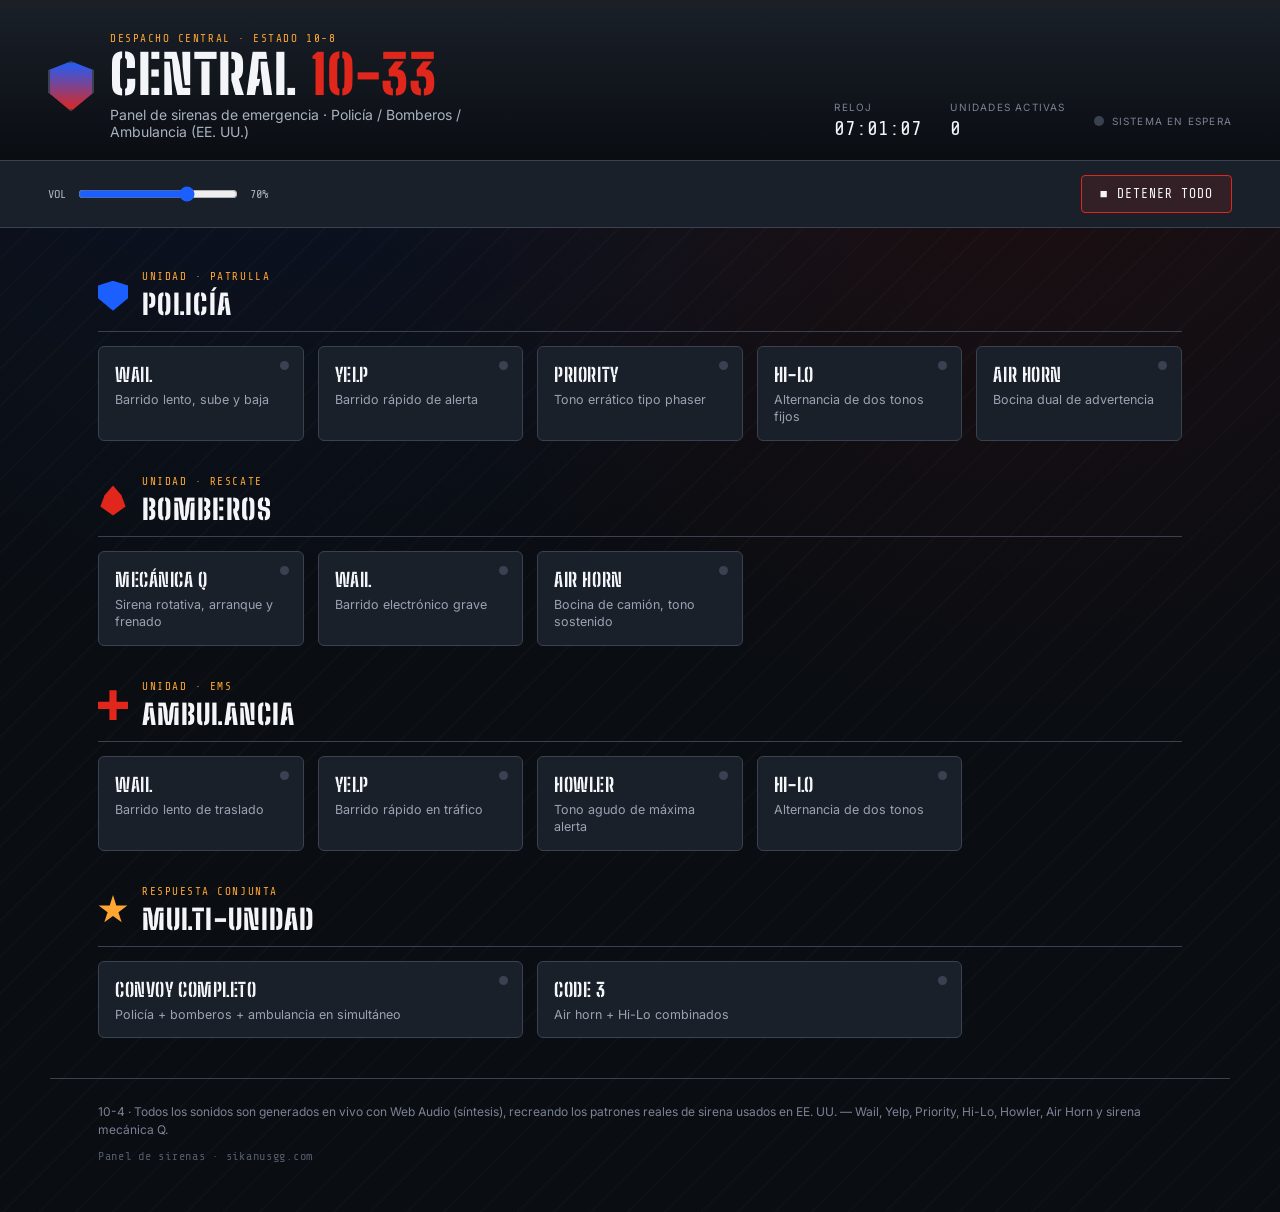
==== commit fce2d005: "Rename index (2).html to index.html" ====
--- a/index.html
+++ b/index.html
@@ -1,1452 +1,186 @@
-<!DOCTYPE html>
-<html lang="es">
-<head>
-    <meta charset="UTF-8">
-    <meta name="viewport" content="width=device-width, initial-scale=1.0, maximum-scale=1.0, minimum-scale=1.0, user-scalable=no, viewport-fit=cover">
-    <title>SIKANUSGG</title>
-    <link rel="icon" type="image/png" href="https://i.imgur.com/placeholder.png">
-    <link href="https://fonts.googleapis.com/css2?family=Bebas+Neue&family=Inter:wght@300;400;600&family=JetBrains+Mono:wght@300;400;600&display=swap" rel="stylesheet">
-    <style>
-        * { box-sizing: border-box; margin: 0; padding: 0; -webkit-tap-highlight-color: transparent; }
-        html { scroll-behavior: smooth; -webkit-text-size-adjust: 100%; }
-
-        :root {
-            --accent: #c8c8c8;
-            --accent-bright: #ffffff;
-            --bg: #080808;
-            --surface: #0f0f0f;
-            --surface2: #161616;
-            --surface3: #1e1e1e;
-            --border: #222222;
-            --border-glow: #383838;
-            --text-main: #e8e8e8;
-            --text-dim: #888888;
-            --text-muted: #3a3a3a;
-            --gold: #c9a227;
-            --gold-dim: #7a5f12;
-            --red: #c0392b;
-        }
-
-        body {
-            background: #080808;
-            background: var(--bg);
-            color: #e8e8e8;
-            color: var(--text-main);
-            font-family: 'Inter', sans-serif;
-            overflow-x: hidden;
-            min-height: 100vh;
-            min-height: 100dvh;
-        }
-
-        body::before {
-            content: '';
-            position: fixed; inset: 0;
-            background: radial-gradient(ellipse 70% 40% at 50% -10%, rgba(201,162,39,0.06) 0%, transparent 60%),
-                radial-gradient(ellipse 50% 30% at 90% 90%, rgba(255,255,255,0.015) 0%, transparent 50%);
-            pointer-events: none; z-index: 0;
-        }
-
-        body::after {
-            content: '';
-            position: fixed; inset: 0;
-            background-image: linear-gradient(rgba(255,255,255,0.012) 1px, transparent 1px),
-                linear-gradient(90deg, rgba(255,255,255,0.012) 1px, transparent 1px);
-            background-size: 70px 70px;
-            pointer-events: none; z-index: 0;
-        }
-
-        
-        .wa-box {
-            background: var(--surface);
-            width: 100%; max-width: 420px;
-            padding: 48px 38px 44px;
-            border: 1px solid var(--border);
-            position: relative;
-            box-shadow: 0 0 100px rgba(0,0,0,0.95), 0 0 1px rgba(255,255,255,0.05) inset;
-            animation: fadeUp 0.45s cubic-bezier(0.16,1,0.3,1);
-        }
-        .wa-box::before {
-            content: ''; position: absolute; top: 0; left: 0; right: 0;
-            height: 2px;
-            background: linear-gradient(90deg, transparent, var(--gold), transparent);
-        }
-        .wa-logo {
-            font-family: 'Bebas Neue', sans-serif;
-            font-size: 2.8rem; letter-spacing: 6px; line-height: 1;
-            background: linear-gradient(135deg, #ffffff 0%, #999999 60%, #444444 100%);
-            -webkit-background-clip: text; -webkit-text-fill-color: transparent; background-clip: text;
-            margin-bottom: 6px;
-        }
-        .wa-label {
-            font-family: 'JetBrains Mono', monospace;
-            font-size: 0.6rem; color: var(--gold-dim);
-            letter-spacing: 5px; text-transform: uppercase; margin-bottom: 32px;
-        }
-        .wa-status {
-            font-family: 'JetBrains Mono', monospace;
-            font-size: 0.72rem; color: var(--text-dim);
-            letter-spacing: 1px; margin-bottom: 28px;
-            min-height: 1.4em; transition: color 0.2s;
-        }
-        .wa-status.ok   { color: #4caf50; }
-        .wa-status.err  { color: var(--red); }
-        .wa-btn {
-            display: flex; align-items: center; justify-content: center; gap: 10px;
-            width: 100%; padding: 15px 20px; margin-bottom: 10px;
-            background: transparent; border: 1px solid var(--gold-dim);
-            color: var(--gold);
-            font-family: 'JetBrains Mono', monospace;
-            font-size: 0.72rem; letter-spacing: 3px; text-transform: uppercase;
-            cursor: pointer; transition: all 0.22s ease; position: relative; overflow: hidden;
-        }
-        .wa-btn::before { content: ''; position: absolute; inset: 0; background: rgba(201,162,39,0.05); opacity: 0; transition: opacity 0.22s; }
-        .wa-btn:hover::before { opacity: 1; }
-        .wa-btn:hover { border-color: var(--gold); box-shadow: 0 0 20px rgba(201,162,39,0.12); }
-        .wa-btn:disabled { opacity: 0.4; cursor: not-allowed; }
-        .wa-btn.secondary {
-            border-color: var(--border); color: var(--text-dim); font-size: 0.65rem; margin-bottom: 0;
-        }
-        .wa-btn.secondary:hover { border-color: var(--border-glow); color: var(--text-main); }
-        .wa-divider {
-            display: flex; align-items: center; gap: 12px;
-            margin: 18px 0;
-            font-family: 'JetBrains Mono', monospace;
-            font-size: 0.58rem; color: var(--text-muted); letter-spacing: 2px;
-        }
-        .wa-divider::before, .wa-divider::after { content: ''; flex: 1; height: 1px; background: var(--border); }
-        .wa-note {
-            margin-top: 24px;
-            font-size: 0.68rem; color: var(--text-muted);
-            font-family: 'JetBrains Mono', monospace;
-            line-height: 1.8; text-align: center;
-        }
-        .wa-spinner {
-            display: inline-block; width: 14px; height: 14px;
-            border: 2px solid var(--gold-dim);
-            border-top-color: var(--gold);
-            border-radius: 50%;
-            animation: spin 0.7s linear infinite;
-        }
-        @keyframes spin { to { transform: rotate(360deg); } }
-
-        
-        .modal-overlay {
-            position: fixed; inset: 0;
-            background: rgba(0,0,0,0.97);
-            display: flex; align-items: center; justify-content: center;
-            z-index: 9999; padding: 20px;
-            backdrop-filter: blur(8px);
-        }
-        .modal-box {
-            background: var(--surface);
-            width: 100%; max-width: 460px;
-            padding: 44px 38px;
-            border: 1px solid var(--border);
-            position: relative;
-            animation: fadeUp 0.4s cubic-bezier(0.16,1,0.3,1);
-            box-shadow: 0 0 80px rgba(0,0,0,0.9), 0 0 1px rgba(255,255,255,0.06) inset;
-        }
-        .modal-box::before {
-            content: ''; position: absolute; top: 0; left: 0; right: 0;
-            height: 2px;
-            background: linear-gradient(90deg, transparent, var(--gold), transparent);
-        }
-        @keyframes fadeUp {
-            from { transform: translateY(20px) scale(0.97); opacity: 0; }
-            to   { transform: translateY(0) scale(1); opacity: 1; }
-        }
-        .modal-box h2 {
-            font-family: 'JetBrains Mono', monospace;
-            font-size: 0.82rem; color: var(--gold);
-            letter-spacing: 4px; text-transform: uppercase; margin-bottom: 18px;
-        }
-        .modal-box p {
-            color: var(--text-dim); font-size: 0.875rem;
-            line-height: 1.85; margin-bottom: 32px;
-        }
-        .modal-box p b { color: var(--text-main); }
-        .close-x {
-            position: absolute; top: 14px; right: 18px;
-            color: var(--text-muted); font-size: 22px;
-            cursor: pointer; transition: color 0.2s;
-        }
-        .close-x:hover { color: var(--accent-bright); }
-
-        
-        .main-wrapper {
-            max-width: 860px; margin: 0 auto;
-            padding: 80px 28px 100px;
-            opacity: 1;
-            position: relative; z-index: 1;
-        }
-
-        header { margin-bottom: 64px; }
-        .tag-line {
-            font-family: 'JetBrains Mono', monospace;
-            font-size: 0.66rem; color: var(--gold-dim);
-            letter-spacing: 6px; text-transform: uppercase; margin-bottom: 10px;
-        }
-        h1 {
-            font-family: 'Bebas Neue', sans-serif;
-            font-size: clamp(4.5rem, 18vw, 9rem);
-            font-weight: 400; letter-spacing: 6px; line-height: 0.9;
-            background: linear-gradient(135deg, #ffffff 0%, #999999 60%, #444444 100%);
-            -webkit-background-clip: text; -webkit-text-fill-color: transparent; background-clip: text;
-        }
-        .header-divider {
-            margin-top: 26px; height: 1px;
-            background: linear-gradient(90deg, var(--gold-dim), var(--border) 60%, transparent);
-        }
-
-        .media-container {
-            border: 1px solid var(--border);
-            margin: 48px 0 72px;
-            background: var(--surface); overflow: hidden;
-            position: relative; min-height: 10px;
-        }
-        .media-container::before {
-            content: ''; position: absolute; top: 0; left: 0; right: 0; height: 1px;
-            background: linear-gradient(90deg, transparent, var(--border-glow), transparent);
-        }
-        .media-container img { width: 100%; height: auto; display: block; }
-
-        .section-title {
-            font-family: 'JetBrains Mono', monospace;
-            font-size: 0.62rem; color: var(--text-muted);
-            letter-spacing: 4px; text-transform: uppercase;
-            margin: 56px 0 14px;
-            display: flex; align-items: center; gap: 12px;
-        }
-        .section-title::before { content: '//'; color: var(--gold-dim); font-size: 0.72rem; }
-        .section-title::after  { content: ''; flex: 1; height: 1px; background: linear-gradient(90deg, var(--border), transparent); }
-
-        .grid-links {
-            display: grid;
-            grid-template-columns: repeat(auto-fit, minmax(200px, 1fr));
-            gap: 8px;
-        }
-        .cyber-button {
-            display: flex; align-items: center; justify-content: center; gap: 10px;
-            padding: 16px 20px;
-            border: 1px solid var(--border);
-            color: var(--text-main); text-decoration: none;
-            font-size: 0.83rem; font-family: 'Inter', sans-serif; font-weight: 600;
-            background: var(--surface);
-            transition: all 0.22s ease;
-            text-align: center; position: relative; overflow: hidden; cursor: pointer;
-        }
-        .cyber-button::before { content: ''; position: absolute; inset: 0; background: linear-gradient(135deg, rgba(255,255,255,0.03) 0%, transparent 100%); opacity: 0; transition: opacity 0.22s; }
-        .cyber-button:hover::before { opacity: 1; }
-        .cyber-button:hover { background: var(--surface2); border-color: var(--border-glow); color: var(--accent-bright); transform: translateY(-1px); box-shadow: 0 6px 20px rgba(0,0,0,0.5); }
-        .yt-btn:hover { border-color: #8b0000; color: #e03333; background: rgba(180,0,0,0.05); }
-        .tt-btn:hover { border-color: #008f8a; color: #00d4ce; background: rgba(0,200,190,0.04); }
-        .btn-icon { width: 17px; height: 17px; flex-shrink: 0; fill: currentColor; }
-
-        footer {
-            margin-top: 100px; padding-top: 24px;
-            border-top: 1px solid var(--border);
-            font-family: 'JetBrains Mono', monospace;
-            font-size: 0.62rem; color: var(--text-muted); letter-spacing: 3px;
-            display: flex; justify-content: space-between; align-items: center; flex-wrap: wrap; gap: 8px;
-        }
-        .footer-brand {
-            font-family: 'Bebas Neue', sans-serif; font-size: 1rem; letter-spacing: 6px;
-            background: linear-gradient(90deg, #ddd, #555);
-            -webkit-background-clip: text; -webkit-text-fill-color: transparent; background-clip: text;
-        }
-
-        @media(max-width:520px){ .main-wrapper{ padding: 56px 18px 80px; } }
-
-        .field-group { margin-bottom: 18px; }
-        .field-group > label {
-            display: block;
-            font-family: 'JetBrains Mono', monospace;
-            font-size: 0.62rem; color: #505050;
-            letter-spacing: 3px; text-transform: uppercase; margin-bottom: 7px;
-        }
-        .req { color: #b83232; }
-
-        .field-group input,
-        .field-group select,
-        .field-group textarea {
-            width: 100%;
-            background: var(--surface2);
-            border: 1px solid var(--border);
-            border-bottom-color: #2e2e2e;
-            color: var(--text-main);
-            font-family: 'DM Mono', monospace; font-size: 0.84rem;
-            padding: 11px 13px;
-            outline: none; transition: border-color 0.2s;
-            -webkit-appearance: none;
-        }
-        .field-group select { cursor: pointer; }
-        .field-group input:focus,
-        .field-group select:focus,
-        .field-group textarea:focus { border-color: var(--gold-dim); }
-        .field-group textarea { resize: vertical; min-height: 80px; }
-        .field-group select option { background: #161616; }
-
-        .radio-group { display: flex; gap: 10px; margin-top: 4px; flex-wrap: wrap; }
-        .radio-opt {
-            display: flex; align-items: center; gap: 8px;
-            font-size: 0.82rem; color: var(--text-dim);
-            cursor: pointer; font-family: 'Inter', sans-serif;
-            letter-spacing: 0; text-transform: none;
-            background: var(--surface2);
-            border: 1px solid var(--border);
-            padding: 9px 14px;
-            transition: all 0.18s;
-            flex: 1; min-width: 140px;
-        }
-        .radio-opt input { accent-color: var(--gold); width: 15px; height: 15px; cursor: pointer; flex-shrink: 0; }
-        .radio-opt:has(input:checked) { border-color: var(--gold-dim); color: var(--text-main); background: rgba(201,162,39,0.05); }
-
-        .social-checks {
-            display: grid;
-            grid-template-columns: repeat(auto-fill, minmax(130px, 1fr));
-            gap: 8px; margin-top: 4px;
-        }
-        .check-opt {
-            display: flex; align-items: center; gap: 8px;
-            font-size: 0.8rem; color: var(--text-dim);
-            cursor: pointer; font-family: 'Inter', sans-serif;
-            letter-spacing: 0; text-transform: none;
-            background: var(--surface2); border: 1px solid var(--border);
-            padding: 9px 12px; transition: all 0.18s;
-        }
-        .check-opt input { accent-color: var(--gold); width: 15px; height: 15px; cursor: pointer; flex-shrink: 0; }
-        .check-opt:has(input:checked) { border-color: var(--gold-dim); color: var(--text-main); background: rgba(201,162,39,0.05); }
-
-        #social-inputs { margin-top: 12px; display: flex; flex-direction: column; gap: 9px; }
-        .social-user-field { display: flex; align-items: center; gap: 10px; animation: fadeUp 0.22s ease; }
-        .social-user-field .net-label {
-            font-family: 'JetBrains Mono', monospace;
-            font-size: 0.6rem; color: var(--gold-dim); letter-spacing: 2px;
-            text-transform: uppercase; min-width: 76px; flex-shrink: 0;
-        }
-        .social-user-field input {
-            flex: 1; background: var(--surface3);
-            border: 1px solid var(--border); color: var(--text-main);
-            font-family: 'DM Mono', monospace; font-size: 0.82rem;
-            padding: 9px 11px; outline: none; transition: border-color 0.2s;
-        }
-        .social-user-field input:focus { border-color: var(--gold-dim); }
-
-        .terms-box {
-            background: var(--surface2);
-            border: 1px solid var(--border);
-            border-left: 2px solid var(--gold-dim);
-            padding: 16px 16px 14px;
-            margin-bottom: 18px;
-        }
-        .terms-title {
-            font-family: 'JetBrains Mono', monospace;
-            font-size: 0.66rem; color: var(--gold);
-            letter-spacing: 3px; text-transform: uppercase; margin-bottom: 10px;
-        }
-        .terms-scroll {
-            max-height: 150px; overflow-y: auto;
-            font-size: 0.77rem; color: var(--text-dim);
-            line-height: 1.75; padding-right: 8px; margin-bottom: 14px;
-        }
-        .terms-scroll b { color: var(--text-main); font-weight: 600; }
-        .terms-scroll::-webkit-scrollbar { width: 3px; }
-        .terms-scroll::-webkit-scrollbar-track { background: transparent; }
-        .terms-scroll::-webkit-scrollbar-thumb { background: var(--gold-dim); }
-        .terms-check-row {
-            display: flex; align-items: center; gap: 10px;
-            border-top: 1px solid var(--border); padding-top: 12px;
-            font-size: 0.8rem; color: var(--text-dim);
-            font-family: 'Inter', sans-serif; cursor: pointer;
-            letter-spacing: 0; text-transform: none;
-        }
-        .terms-check-row input { accent-color: var(--gold); width: 16px; height: 16px; cursor: pointer; flex-shrink: 0; }
-        .s-icon { font-size: 2.4rem; margin-bottom: 14px; }
-        .s-title { font-family: 'JetBrains Mono', monospace; font-size: 0.74rem; color: var(--gold); letter-spacing: 2px; text-transform: uppercase; margin-bottom: 8px; }
-        .s-sub { font-size: 0.8rem; color: var(--text-dim); line-height: 1.7; }
-
-        
-        .custom-alert-overlay.show { opacity: 1; pointer-events: all; }
-        .custom-alert-box.is-error { border-left-color: #8b1a1a; }
-        .custom-alert-btn:hover { border-color: var(--gold-dim); color: var(--gold); }
-
-        @media(max-width:480px) {
-            .social-checks { grid-template-columns: 1fr 1fr; }
-            .radio-group { flex-direction: column; }
-            .wa-box { padding: 38px 22px 34px; }
-        }
-
-        
-        #admin-panel {
-            display: none;
-            position: fixed; inset: 0;
-            background: #050505;
-            z-index: 88888;
-            overflow: hidden;
-            font-family: 'JetBrains Mono', monospace;
-        }
-        #admin-panel.open { display: flex; flex-direction: column; animation: fadeUp 0.4s cubic-bezier(0.16,1,0.3,1); }
-
-        
-        .adm-topbar {
-            display: flex; align-items: center; justify-content: space-between;
-            padding: 0 28px;
-            height: 56px;
-            background: #080808;
-            border-bottom: 1px solid #1a1a1a;
-            flex-shrink: 0;
-        }
-        .adm-brand {
-            font-family: 'Bebas Neue', sans-serif;
-            font-size: 1.4rem; letter-spacing: 6px;
-            background: linear-gradient(135deg, #fff 0%, #888 60%, #444 100%);
-            -webkit-background-clip: text; -webkit-text-fill-color: transparent; background-clip: text;
-        }
-        .adm-brand span {
-            font-family: 'JetBrains Mono', monospace;
-            font-size: 0.55rem; letter-spacing: 4px;
-            color: var(--gold-dim); display: block; margin-top: -4px;
-            -webkit-text-fill-color: var(--gold-dim);
-        }
-        .adm-topright { display: flex; align-items: center; gap: 14px; }
-        .adm-session-tag {
-            font-size: 0.58rem; letter-spacing: 3px; color: #4caf50;
-            background: rgba(76,175,80,0.07); border: 1px solid rgba(76,175,80,0.2);
-            padding: 5px 12px;
-        }
-        .adm-close-btn {
-            background: transparent; border: 1px solid #222;
-            color: var(--text-dim); font-family: 'JetBrains Mono', monospace;
-            font-size: 0.6rem; letter-spacing: 2px; padding: 7px 14px;
-            cursor: pointer; transition: all 0.2s; text-transform: uppercase;
-        }
-        .adm-close-btn:hover { border-color: var(--red); color: var(--red); }
-
-        
-        .adm-body { display: flex; flex: 1; overflow: hidden; }
-
-        
-        .adm-sidebar {
-            width: 200px; flex-shrink: 0;
-            background: #080808;
-            border-right: 1px solid #1a1a1a;
-            display: flex; flex-direction: column;
-            padding: 24px 0;
-        }
-        .adm-nav-label {
-            font-size: 0.5rem; letter-spacing: 4px; color: #2a2a2a;
-            text-transform: uppercase; padding: 0 20px; margin-bottom: 8px; margin-top: 16px;
-        }
-        .adm-nav-label:first-child { margin-top: 0; }
-        .adm-nav-item {
-            display: flex; align-items: center; gap: 12px;
-            padding: 11px 20px;
-            font-size: 0.68rem; letter-spacing: 2px; color: var(--text-dim);
-            cursor: pointer; transition: all 0.18s;
-            border-left: 2px solid transparent;
-            text-transform: uppercase;
-        }
-        .adm-nav-item:hover { color: var(--text-main); background: rgba(255,255,255,0.02); }
-        .adm-nav-item.active { color: var(--gold); border-left-color: var(--gold); background: rgba(201,162,39,0.04); }
-        .adm-nav-icon { font-size: 0.85rem; width: 18px; text-align: center; }
-        .adm-sidebar-bottom { margin-top: auto; padding: 16px 20px 0; border-top: 1px solid #141414; }
-        .adm-logout {
-            display: flex; align-items: center; gap: 10px;
-            font-size: 0.62rem; letter-spacing: 2px; color: #3a3a3a;
-            cursor: pointer; transition: color 0.2s; text-transform: uppercase;
-            background: none; border: none; width: 100%; padding: 8px 0;
-        }
-        .adm-logout:hover { color: var(--red); }
-
-        
-        .adm-main {
-            flex: 1; overflow-y: auto; padding: 32px 36px;
-            scrollbar-width: thin; scrollbar-color: #1e1e1e transparent;
-        }
-        .adm-main::-webkit-scrollbar { width: 4px; }
-        .adm-main::-webkit-scrollbar-thumb { background: #1e1e1e; }
-
-        
-        .adm-section { display: none; }
-        .adm-section.active { display: block; animation: fadeUp 0.3s ease; }
-
-        .adm-section-header {
-            display: flex; align-items: flex-end; justify-content: space-between;
-            margin-bottom: 28px; padding-bottom: 16px;
-            border-bottom: 1px solid #141414;
-        }
-        .adm-section-title {
-            font-size: 1.6rem; letter-spacing: 4px;
-            font-family: 'Bebas Neue', sans-serif;
-            background: linear-gradient(135deg,#fff 0%,#666 100%);
-            -webkit-background-clip: text; -webkit-text-fill-color: transparent; background-clip: text;
-        }
-        .adm-section-sub {
-            font-size: 0.6rem; letter-spacing: 3px; color: #333;
-            text-transform: uppercase; margin-top: 4px;
-        }
-
-        
-        .adm-stats { display: grid; grid-template-columns: repeat(auto-fit,minmax(140px,1fr)); gap: 10px; margin-bottom: 28px; }
-        .adm-stat-card {
-            background: #0a0a0a; border: 1px solid #181818;
-            padding: 18px 20px;
-        }
-        .adm-stat-val { font-size: 1.6rem; color: var(--text-main); letter-spacing: 2px; font-family:'Bebas Neue',sans-serif; }
-        .adm-stat-lbl { font-size: 0.55rem; letter-spacing: 3px; color: #333; text-transform: uppercase; margin-top: 4px; }
-        .adm-stat-card.gold .adm-stat-val { color: var(--gold); }
-        .adm-stat-card.green .adm-stat-val { color: #4caf50; }
-
-        
-        .adm-upload-zone {
-            border: 1px dashed #252525;
-            padding: 40px 24px;
-            text-align: center;
-            cursor: pointer;
-            transition: all 0.22s;
-            margin-bottom: 20px;
-            position: relative;
-        }
-        .adm-upload-zone:hover, .adm-upload-zone.dragover {
-            border-color: var(--gold-dim);
-            background: rgba(201,162,39,0.02);
-        }
-        .adm-upload-zone input[type=file] { position: absolute; inset: 0; opacity: 0; cursor: pointer; width: 100%; height: 100%; }
-        .adm-upload-icon { font-size: 2rem; margin-bottom: 12px; }
-        .adm-upload-title { font-size: 0.78rem; letter-spacing: 3px; color: var(--text-dim); text-transform: uppercase; }
-        .adm-upload-sub { font-size: 0.6rem; letter-spacing: 2px; color: #2a2a2a; margin-top: 8px; }
-
-        
-        .adm-file-grid { display: flex; flex-direction: column; gap: 6px; }
-        .adm-file-row {
-            display: flex; align-items: center; gap: 14px;
-            background: #0a0a0a; border: 1px solid #141414;
-            padding: 14px 18px;
-            transition: border-color 0.18s;
-        }
-        .adm-file-row:hover { border-color: #222; }
-        .adm-file-type {
-            width: 36px; height: 36px;
-            background: #111; border: 1px solid #1e1e1e;
-            display: flex; align-items: center; justify-content: center;
-            font-size: 0.9rem; flex-shrink: 0;
-        }
-        .adm-file-info { flex: 1; min-width: 0; }
-        .adm-file-name {
-            font-size: 0.75rem; letter-spacing: 1px; color: var(--text-main);
-            white-space: nowrap; overflow: hidden; text-overflow: ellipsis;
-        }
-        .adm-file-meta { font-size: 0.58rem; letter-spacing: 2px; color: #333; margin-top: 4px; }
-        .adm-file-visible {
-            font-size: 0.58rem; letter-spacing: 2px;
-            padding: 4px 10px; border: 1px solid #1e1e1e;
-            cursor: pointer; transition: all 0.18s; text-transform: uppercase;
-            background: none; color: #333;
-        }
-        .adm-file-visible.on { color: #4caf50; border-color: rgba(76,175,80,0.3); }
-        .adm-file-visible:hover { border-color: #333; color: var(--text-dim); }
-        .adm-file-del {
-            background: none; border: 1px solid #1a1a1a; color: #333;
-            font-family: 'JetBrains Mono', monospace;
-            font-size: 0.65rem; padding: 6px 12px; cursor: pointer; transition: all 0.18s;
-        }
-        .adm-file-del:hover { border-color: var(--red); color: var(--red); }
-        .adm-empty {
-            text-align: center; padding: 48px 20px;
-            font-size: 0.65rem; letter-spacing: 3px; color: #222;
-            text-transform: uppercase;
-        }
-
-        
-        .adm-btn {
-            display: inline-flex; align-items: center; gap: 8px;
-            padding: 11px 22px; font-family: 'JetBrains Mono', monospace;
-            font-size: 0.68rem; letter-spacing: 3px; text-transform: uppercase;
-            cursor: pointer; transition: all 0.2s; border: 1px solid var(--gold-dim);
-            color: var(--gold); background: transparent;
-        }
-        .adm-btn:hover { border-color: var(--gold); box-shadow: 0 0 16px rgba(201,162,39,0.1); }
-        .adm-btn.danger { border-color: #3a1010; color: #8b2020; }
-        .adm-btn.danger:hover { border-color: var(--red); color: var(--red); }
-        .adm-btn.neutral { border-color: #1e1e1e; color: var(--text-dim); }
-        .adm-btn.neutral:hover { border-color: #333; color: var(--text-main); }
-
-        
-        .adm-custom-grid { display: grid; grid-template-columns: 1fr 1fr; gap: 14px; }
-        @media(max-width:600px){ .adm-custom-grid { grid-template-columns: 1fr; } }
-        .adm-field-card {
-            background: #0a0a0a; border: 1px solid #161616; padding: 20px 22px;
-        }
-        .adm-field-card label {
-            display: block; font-size: 0.58rem; letter-spacing: 3px; color: #3a3a3a;
-            text-transform: uppercase; margin-bottom: 10px;
-        }
-        .adm-field-card input[type=text],
-        .adm-field-card input[type=url],
-        .adm-field-card textarea,
-        .adm-field-card select {
-            width: 100%; padding: 10px 12px;
-            background: #070707; border: 1px solid #1e1e1e;
-            color: var(--text-main); font-family: 'JetBrains Mono', monospace;
-            font-size: 0.72rem; letter-spacing: 1px; outline: none;
-            transition: border-color 0.18s; resize: vertical;
-        }
-        .adm-field-card input:focus, .adm-field-card textarea:focus, .adm-field-card select:focus {
-            border-color: var(--gold-dim);
-        }
-        .adm-field-card input[type=color] {
-            width: 48px; height: 32px; padding: 0; border: 1px solid #1e1e1e;
-            background: #070707; cursor: pointer;
-        }
-        .adm-color-row { display: flex; align-items: center; gap: 10px; }
-        .adm-color-hex {
-            flex: 1; padding: 8px 12px;
-            background: #070707; border: 1px solid #1e1e1e;
-            color: var(--text-main); font-family: 'JetBrains Mono', monospace;
-            font-size: 0.72rem; outline: none;
-        }
-        .adm-save-bar {
-            display: flex; align-items: center; gap: 12px;
-            margin-top: 22px; padding-top: 20px; border-top: 1px solid #141414;
-        }
-        .adm-save-msg { font-size: 0.6rem; letter-spacing: 2px; color: #4caf50; opacity: 0; transition: opacity 0.3s; }
-        .adm-save-msg.show { opacity: 1; }
-
-        
-        .adm-progress { margin-top: 12px; display: none; }
-        .adm-progress-bar {
-            height: 2px; background: #111; width: 100%;
-        }
-        .adm-progress-fill {
-            height: 100%; width: 0%; background: var(--gold);
-            transition: width 0.3s ease;
-        }
-        .adm-progress-lbl { font-size: 0.58rem; letter-spacing: 2px; color: var(--text-dim); margin-top: 8px; text-align: center; }
-
-        
-        .adm-toggle-row { display: flex; align-items: center; justify-content: space-between; margin-bottom: 14px; }
-        .adm-toggle-lbl { font-size: 0.65rem; letter-spacing: 2px; color: var(--text-dim); text-transform: uppercase; }
-        .adm-toggle {
-            position: relative; width: 38px; height: 20px; cursor: pointer;
-        }
-        .adm-toggle input { opacity: 0; width: 0; height: 0; }
-        .adm-toggle-track {
-            position: absolute; inset: 0; background: #1a1a1a;
-            border: 1px solid #2a2a2a; transition: all 0.2s;
-        }
-        .adm-toggle input:checked + .adm-toggle-track { background: rgba(201,162,39,0.15); border-color: var(--gold-dim); }
-        .adm-toggle-thumb {
-            position: absolute; top: 3px; left: 3px;
-            width: 12px; height: 12px; background: #333; transition: all 0.2s;
-        }
-        .adm-toggle input:checked ~ .adm-toggle-thumb { transform: translateX(18px); background: var(--gold); }
-
-        
-        .adm-dl-grid { display: grid; grid-template-columns: repeat(auto-fill, minmax(220px,1fr)); gap: 10px; }
-        .adm-dl-card {
-            background: #0a0a0a; border: 1px solid #161616;
-            padding: 20px; display: flex; flex-direction: column; gap: 10px;
-            transition: border-color 0.2s;
-        }
-        .adm-dl-card:hover { border-color: #252525; }
-        .adm-dl-card-top { display: flex; align-items: center; gap: 12px; }
-        .adm-dl-icon {
-            width: 40px; height: 40px; background: #111; border: 1px solid #1e1e1e;
-            display: flex; align-items: center; justify-content: center;
-            font-size: 1.1rem; flex-shrink: 0;
-        }
-        .adm-dl-name { font-size: 0.72rem; letter-spacing: 1px; color: var(--text-main); }
-        .adm-dl-size { font-size: 0.58rem; letter-spacing: 2px; color: #2a2a2a; margin-top: 3px; }
-        .adm-dl-actions { display: flex; gap: 6px; margin-top: 4px; }
-
-        @media(max-width:600px){
-            .adm-sidebar { display: none; }
-            .adm-main { padding: 20px 16px; }
-            .adm-topbar { padding: 0 16px; }
-            .adm-stats { grid-template-columns: 1fr 1fr; }
-        }
-
-        
-        .adm-info-box {
-            display:flex; gap:16px; align-items:flex-start;
-            background:#080808; border:1px solid #161616;
-            border-left:2px solid var(--gold-dim);
-            padding:18px 20px; margin-top:4px;
-        }
-        .adm-info-icon { font-size:1rem; color:var(--gold-dim); flex-shrink:0; margin-top:2px; }
-        .adm-loading { padding:28px; text-align:center; font-size:0.62rem; letter-spacing:3px; color:#2a2a2a; text-transform:uppercase; }
-        .adm-empty   { padding:40px 20px; text-align:center; font-size:0.62rem; letter-spacing:3px; color:#222; text-transform:uppercase; }
-        .adm-content-list { display:flex; flex-direction:column; gap:6px; margin-top:4px; }
-
-        .adm-add-form {
-            background:#080808; border:1px solid #181818;
-            padding:22px 22px 18px; margin-bottom:14px;
-            animation: fadeUp 0.25s ease;
-        }
-        .adm-form-grid { display:grid; grid-template-columns:1fr 1fr; gap:10px; margin-bottom:14px; }
-        @media(max-width:540px){ .adm-form-grid { grid-template-columns:1fr; } }
-        .adm-field label { display:block; font-size:0.55rem; letter-spacing:3px; color:#2a2a2a; text-transform:uppercase; margin-bottom:7px; }
-        .adm-field input, .adm-field select, .adm-field textarea {
-            width:100%; padding:10px 12px;
-            background:#060606; border:1px solid #1e1e1e;
-            color:var(--text-main); font-family:'JetBrains Mono',monospace;
-            font-size:0.72rem; letter-spacing:1px; outline:none;
-            transition:border-color 0.18s;
-        }
-        .adm-field input:focus, .adm-field select:focus { border-color:var(--gold-dim); }
-        .adm-field select { cursor:pointer; }
-        .req { color:var(--gold-dim); }
-
-        .adm-form-actions { display:flex; align-items:center; gap:10px; flex-wrap:wrap; }
-        .adm-saving { font-size:0.62rem; letter-spacing:2px; color:#888; font-family:'JetBrains Mono',monospace; }
-
-        .adm-item-row {
-            display:flex; align-items:center; gap:14px;
-            background:#090909; border:1px solid #141414;
-            padding:14px 16px; transition:border-color 0.18s;
-        }
-        .adm-item-row:hover { border-color:#222; }
-        .adm-item-icon { font-size:1.4rem; flex-shrink:0; width:36px; text-align:center; }
-        .adm-item-info { flex:1; min-width:0; }
-        .adm-item-name { font-size:0.76rem; letter-spacing:1px; color:var(--text-main); white-space:nowrap; overflow:hidden; text-overflow:ellipsis; }
-        .adm-item-desc { font-size:0.6rem; letter-spacing:1px; color:#3a3a3a; margin-top:3px; white-space:nowrap; overflow:hidden; text-overflow:ellipsis; }
-        .adm-item-url  { font-size:0.55rem; letter-spacing:0.5px; color:#252525; margin-top:4px; white-space:nowrap; overflow:hidden; text-overflow:ellipsis; }
-        .adm-item-actions { display:flex; gap:6px; flex-shrink:0; flex-wrap:wrap; }
-
-        .adm-vis-btn {
-            font-family:'JetBrains Mono',monospace; font-size:0.58rem;
-            letter-spacing:2px; text-transform:uppercase;
-            padding:6px 12px; border:1px solid #1e1e1e;
-            background:none; cursor:pointer; transition:all 0.18s; color:#2a2a2a;
-        }
-        .adm-vis-btn.on  { color:#4caf50; border-color:rgba(76,175,80,0.25); }
-        .adm-vis-btn.off { color:#3a3a3a; border-color:#1a1a1a; }
-        .adm-vis-btn:hover { border-color:#333; color:var(--text-dim); }
-
-        .adm-edit-btn {
-            font-family:'JetBrains Mono',monospace; font-size:0.6rem;
-            letter-spacing:2px; text-transform:uppercase;
-            padding:6px 12px; border:1px solid #1e1e1e;
-            background:none; cursor:pointer; transition:all 0.18s; color:#3a3a3a;
-        }
-        .adm-edit-btn:hover { border-color:var(--gold-dim); color:var(--gold); }
-
-        .adm-del-btn {
-            font-family:'JetBrains Mono',monospace; font-size:0.7rem;
-            padding:6px 11px; border:1px solid #1a1a1a;
-            background:none; cursor:pointer; transition:all 0.18s; color:#2a2a2a;
-        }
-        .adm-del-btn:hover { border-color:var(--red); color:var(--red); }
-
-        
-        .adm-file-pick {
-            display:flex; align-items:center; gap:12px;
-            padding:14px 16px;
-            background:#060606; border:1px dashed #252525;
-            cursor:pointer; transition:border-color 0.2s;
-            position:relative; overflow:hidden;
-        }
-        .adm-file-pick:hover { border-color:var(--gold-dim); }
-        .adm-file-pick input[type=file] {
-            position:absolute; inset:0; opacity:0;
-            cursor:pointer; width:100%; height:100%;
-            font-size:100px; 
-        }
-        .adm-file-pick span {
-            font-size:0.7rem; letter-spacing:1.5px;
-            color:#3a3a3a; pointer-events:none;
-            transition:color 0.2s;
-        }
-
-        
-        .pub-grid { display:flex; flex-direction:column; gap:10px; margin-bottom:28px; }
-
-        .pub-card {
-            background:#0c0c0c; border:1px solid #1e1e1e;
-            overflow:hidden; transition:border-color 0.2s;
-        }
-        .pub-card:hover { border-color:#2e2e2e; }
-
-        .pub-card-header {
-            display:flex; align-items:center; gap:14px;
-            padding:18px 20px; cursor:pointer; user-select:none;
-            -webkit-user-select:none; -webkit-tap-highlight-color:transparent;
-        }
-        .pub-card-ico {
-            width:42px; height:42px; flex-shrink:0;
-            background:#141414; border:1px solid #222;
-            display:flex; align-items:center; justify-content:center;
-            font-size:1.2rem;
-        }
-        .pub-card-info { flex:1; min-width:0; }
-        .pub-card-name {
-            font-size:0.88rem; font-weight:600; letter-spacing:0.5px;
-            color:var(--text-main);
-        }
-        .pub-card-sub {
-            font-size:0.65rem; color:var(--text-dim);
-            letter-spacing:0.5px; margin-top:3px;
-        }
-        .pub-card-chevron {
-            font-size:0.7rem; color:#3a3a3a;
-            transition:transform 0.25s, color 0.2s;
-            flex-shrink:0;
-        }
-        .pub-card.open .pub-card-chevron { transform:rotate(180deg); color:var(--gold); }
-
-        .pub-card-body {
-            display:none !important;
-            padding:0 20px 20px;
-            border-top:1px solid #191919;
-        }
-        .pub-card.open .pub-card-body { display:block !important; }
-
-        .pub-card-desc-text {
-            font-size:0.78rem; color:var(--text-dim);
-            line-height:1.8; margin-top:16px; margin-bottom:16px;
-            white-space:pre-wrap;
-        }
-        .pub-card-features {
-            display:flex; flex-wrap:wrap; gap:6px; margin-bottom:18px;
-        }
-        .pub-feat-tag {
-            font-size:0.62rem; letter-spacing:1px;
-            padding:4px 10px;
-            background:#111; border:1px solid #222;
-            color:var(--gold-dim);
-        }
-
-        .pub-dl-btn {
-            display:inline-flex; align-items:center; gap:8px;
-            padding:11px 24px;
-            background:var(--gold);
-            color:#000; font-weight:700;
-            font-family:'JetBrains Mono',monospace;
-            font-size:0.72rem; letter-spacing:2px;
-            text-decoration:none; text-transform:uppercase;
-            transition:all 0.2s; border:none; cursor:pointer;
-        }
-        .pub-dl-btn:hover {
-            background:#fff; color:#000;
-            box-shadow:0 4px 20px rgba(201,162,39,0.3);
-        }
-
-        
-        .version-tag {
-            position:fixed; bottom:12px; right:14px;
-            font-family:'JetBrains Mono',monospace;
-            font-size:0.55rem; letter-spacing:2px;
-            color:#2a2a2a; cursor:pointer;
-            transition:color 0.2s; z-index:100;
-            text-transform:uppercase;
-        }
-        .version-tag:hover { color:#555; }
-
-    </style>
-</head>
-<body>
-
-    <!-- ═══════ LOGIN MODAL (oculto) ═══════ -->
-    <div id="secret-login-overlay" style="display:none;position:fixed;inset:0;background:rgba(0,0,0,0.97);display:none;align-items:center;justify-content:center;z-index:999999;padding:24px;backdrop-filter:blur(10px);">
-        <div class="wa-box" style="position:relative;">
-            <div class="wa-logo">SIKANUSGG</div>
-            <div class="wa-label">Panel de administración</div>
-            <div id="sl-status" class="wa-status"> </div>
-            <div style="margin-bottom:12px;">
-                <input id="sl-user" type="text" autocomplete="off" placeholder="Usuario" style="width:100%;padding:12px 14px;background:#0a0a0a;border:1px solid #222;color:#e8e8e8;font-family:'JetBrains Mono',monospace;font-size:0.78rem;letter-spacing:2px;outline:none;margin-bottom:10px;"/>
-                <input id="sl-pass" type="password" autocomplete="off" placeholder="Contraseña" style="width:100%;padding:12px 14px;background:#0a0a0a;border:1px solid #222;color:#e8e8e8;font-family:'JetBrains Mono',monospace;font-size:0.78rem;letter-spacing:2px;outline:none;margin-bottom:10px;"/>
-                <input id="sl-key"  type="password" autocomplete="off" placeholder="Access Key" style="width:100%;padding:12px 14px;background:#0a0a0a;border:1px solid #222;color:#e8e8e8;font-family:'JetBrains Mono',monospace;font-size:0.78rem;letter-spacing:2px;outline:none;"/>
-            </div>
-            <button class="wa-btn" id="sl-enter-btn" style="margin-top:10px;">⚔ Verificar acceso</button>
-            <button class="wa-btn secondary" id="sl-cancel-btn" style="margin-top:8px;">Cancelar</button>
-        </div>
-    </div>
-
-    <div id="page-sikan">
-
-        <!-- MODAL ADVERTENCIA -->
-        <div class="modal-overlay" id="warningModal" style="display:none;">
-            <div class="modal-box">
-                <span class="close-x" id="closeModal">×</span>
-                <h2>⚠ Advertencia</h2>
-                <p>
-                    El uso de archivos, scripts y aplicaciones para <b>Car Parking Multiplayer</b> y <b>Game Guardian</b>
-                    aquí mostrados es bajo tu propia responsabilidad.<br><br>
-                    Cualquier baneo o daño técnico es responsabilidad del usuario.
-                </p>
-                <button class="cyber-button" style="width:100%;" id="acceptBtn">ENTRAR</button>
-            </div>
-        </div>
-
-        <!-- CONTENIDO PRINCIPAL -->
-        <div class="main-wrapper" id="sikan-content">
-            <header>
-                <div class="tag-line">Est. 2026</div>
-                <h1>SIKANUSGG</h1>
-                <div class="header-divider"></div>
-            </header>
-
-            <div class="media-container">
-                <!-- <img src="TU_URL_AQUI" alt="SIKANUSGG"> -->
-            </div>
-
-            <div class="section-title">Redes sociales</div>
-            <div class="grid-links">
-                <a href="https://youtube.com/@sikanusgg" class="cyber-button yt-btn" target="_blank" rel="noopener">
-                    <svg class="btn-icon" viewBox="0 0 24 24"><path d="M23.498 6.186a3.016 3.016 0 0 0-2.122-2.136C19.505 3.545 12 3.545 12 3.545s-7.505 0-9.377.505A3.017 3.017 0 0 0 .502 6.186C0 8.07 0 12 0 12s0 3.93.502 5.814a3.016 3.016 0 0 0 2.122 2.136c1.871.505 9.376.505 9.376.505s7.505 0 9.377-.505a3.015 3.015 0 0 0 2.122-2.136C24 15.93 24 12 24 12s0-3.93-.502-5.814zM9.545 15.568V8.432L15.818 12l-6.273 3.568z"/></svg>
-                    YouTube
-                </a>
-                <a href="https://tiktok.com/@sikanusgg" class="cyber-button tt-btn" target="_blank" rel="noopener">
-                    <svg class="btn-icon" viewBox="0 0 24 24"><path d="M19.59 6.69a4.83 4.83 0 0 1-3.77-4.25V2h-3.45v13.67a2.89 2.89 0 0 1-2.88 2.5 2.89 2.89 0 0 1-2.89-2.89 2.89 2.89 0 0 1 2.89-2.89c.28 0 .54.04.79.1V9.01a6.33 6.33 0 0 0-.79-.05 6.34 6.34 0 0 0-6.34 6.34 6.34 6.34 0 0 0 6.34 6.34 6.34 6.34 0 0 0 6.33-6.34V8.69a8.17 8.17 0 0 0 4.78 1.52V6.75a4.85 4.85 0 0 1-1.01-.06z"/></svg>
-                    TikTok
-                </a>
-            </div>
-
-            <div class="section-title">Clan</div>
-
-            <footer>
-                <span class="footer-brand">SIKANUSGG</span>
-                <span>© 2026</span>
-            </footer>
-        </div>
-    </div>
-
-    <!-- VERSION TAG -->
-    <div class="version-tag" id="version-tag">V 1.0</div>
-
-    <!-- ═══════ PANEL ADMINISTRADOR ═══════ -->
-    <div id="admin-panel">
-        <div class="adm-topbar">
-            <div class="adm-brand">SIKANUSGG <span>Admin Panel</span></div>
-            <div class="adm-topright">
-                <div class="adm-session-tag">● SESIÓN ACTIVA</div>
-                <button type="button" class="adm-close-btn" id="adm-close">✕ Cerrar</button>
-            </div>
-        </div>
-        <div class="adm-body">
-            <div class="adm-sidebar">
-                <div class="adm-nav-label">General</div>
-                <div class="adm-nav-item active" data-tab="dashboard"><span class="adm-nav-icon">◈</span> Dashboard</div>
-                <div class="adm-nav-label">Contenido</div>
-                <div class="adm-nav-item" data-tab="archivos"><span class="adm-nav-icon">◻</span> Archivos</div>
-                <div class="adm-nav-item" data-tab="videos"><span class="adm-nav-icon">▷</span> Videos</div>
-                <div class="adm-nav-item" data-tab="apps"><span class="adm-nav-icon">⬡</span> Apps / APKs</div>
-                <div class="adm-sidebar-bottom">
-                    <button type="button" class="adm-logout" id="adm-logout">✕  Cerrar sesión</button>
-                </div>
-            </div>
-            <div class="adm-main">
-
-                <!-- DASHBOARD -->
-                <div class="adm-section active" id="tab-dashboard">
-                    <div class="adm-section-header">
-                        <div><div class="adm-section-title">Dashboard</div><div class="adm-section-sub">
-                    </div>
-                    <div class="adm-stats">
-                        <div class="adm-stat-card gold"><div class="adm-stat-val" id="stat-archivos">—</div><div class="adm-stat-lbl">Archivos</div></div>
-                        <div class="adm-stat-card"><div class="adm-stat-val" id="stat-videos">—</div><div class="adm-stat-lbl">Videos</div></div>
-                        <div class="adm-stat-card green"><div class="adm-stat-val" id="stat-apps">—</div><div class="adm-stat-lbl">Apps / APKs</div></div>
-                        <div class="adm-stat-card"><div class="adm-stat-val" id="stat-total">—</div><div class="adm-stat-lbl">Total visible</div></div>
-                    </div>
-                    <div class="adm-info-box">
-                        <div class="adm-info-icon">ℹ</div>
-                        <div>
-                            <div style="font-size:0.7rem;color:var(--text-main);letter-spacing:1px;margin-bottom:6px;">¿Cómo funciona?</div>
-                            <div style="font-size:0.62rem;color:#444;line-height:1.9;letter-spacing:0.5px;">
-                                Sube archivos directamente desde tu teléfono o PC. Para videos, pega el link de YouTube o TikTok. Todo aparece al instante en la página principal para todos los visitantes. Puedes editar el nombre o eliminar cuando quieras.
-                            </div>
-                        </div>
-                    </div>
-                    <div id="dash-actividad" style="margin-top:14px;"></div>
-                </div>
-
-                <!-- ARCHIVOS -->
-                <div class="adm-section" id="tab-archivos">
-                    <div class="adm-section-header">
-                        <div><div class="adm-section-title">Archivos</div><div class="adm-section-sub">
-                        <button type="button" class="adm-btn" id="btn-new-archivo">+ Agregar archivo</button>
-                    </div>
-                    <div class="adm-add-form" id="form-archivo" style="display:none;">
-                        <div class="adm-form-grid">
-                            <div class="adm-field"><label>Nombre del archivo <span class="req">*</span></label><input type="text" id="fa-nombre" placeholder="Ej: Script CPM v3.2" maxlength="60"></div>
-                            <div class="adm-field"><label>Nombre del ZIP para descargar</label><input type="text" id="fa-zipname" placeholder="Ej: ScriptCPM_v3.zip" maxlength="60"></div>
-                            <div class="adm-field"><label>Subtítulo / tipo</label><input type="text" id="fa-sub" placeholder="Ej: Script Lua · Car Parking" maxlength="80"></div>
-                            <div class="adm-field" style="grid-column:1/-1;"><label>Descripción / beneficios</label><textarea id="fa-desc" rows="4" placeholder="Describe qué hace este archivo, para qué sirve, instrucciones..." style="width:100%;padding:10px 12px;background:#060606;border:1px solid #1e1e1e;color:var(--text-main);font-family:'JetBrains Mono',monospace;font-size:0.72rem;outline:none;resize:vertical;"></textarea></div>
-                            <div class="adm-field" style="grid-column:1/-1;"><label>Features / características (una por línea)</label><textarea id="fa-features" rows="3" placeholder="Velocidad aumentada&#10;Anti-ban integrado&#10;Funciona en versión 4.8.2" style="width:100%;padding:10px 12px;background:#060606;border:1px solid #1e1e1e;color:var(--text-main);font-family:'JetBrains Mono',monospace;font-size:0.72rem;outline:none;resize:vertical;"></textarea></div>
-                            <div class="adm-field" style="grid-column:1/-1;"><label>Archivo <span class="req">*</span></label><div class="adm-file-pick" id="fa-file-pick"><input type="file" id="fa-file" accept="**"><span id="fap-file-lbl">📦 Toca para seleccionar el APK o ZIP</span></div></div>
-                            <div class="adm-field"><label>Ícono</label>
-                                <select id="fap-icono">
-                                    <option value="📦">📦 App / APK</option>
-                                    <option value="🎮">🎮 Juego / Mod</option>
-                                    <option value="🔓">🔓 Desbloqueado</option>
-                                    <option value="⚡">⚡ Hack / Cheat</option>
-                                    <option value="🛠">🛠 Herramienta</option>
-                                    <option value="🤖">🤖 Bot / Script</option>
-                                </select>
-                            </div>
-                        </div>
-                        <div class="adm-form-actions">
-                            <button type="button" class="adm-btn" id="fap-guardar">✓ Publicar en la página</button>
-                            <button type="button" class="adm-btn neutral" id="fap-cancelar">Cancelar</button>
-                            <span class="adm-saving" id="fap-saving"></span>
-                        </div>
-                    </div>
-                    <div id="list-apps" class="adm-content-list"></div>
-                </div>
-
-            </div>
-        </div>
-    </div>
-
-    <!-- MODAL EDITAR -->
-    <div id="edit-modal" style="display:none;position:fixed;inset:0;background:rgba(0,0,0,0.97);z-index:9999999;display:none;align-items:center;justify-content:center;padding:20px;backdrop-filter:blur(8px);">
-        <div class="wa-box" style="max-width:480px;">
-            <div class="wa-label" id="edit-modal-label">Editar elemento</div>
-            <input type="hidden" id="edit-id">
-            <div class="adm-form-grid" style="margin-bottom:14px;">
-                <div class="adm-field" style="grid-column:1/-1;"><label>Nombre <span class="req">*</span></label><input type="text" id="edit-nombre" maxlength="80"></div>
-                <div class="adm-field" style="grid-column:1/-1;"><label>Descripción</label><input type="text" id="edit-desc" maxlength="120"></div>
-                <div class="adm-field" style="grid-column:1/-1;"><label>Link</label><input type="url" id="edit-url"></div>
-                <div class="adm-field"><label>Ícono</label><input type="text" id="edit-icono" maxlength="4" style="width:80px;"></div>
-            </div>
-            <div class="adm-form-actions">
-                <button type="button" class="adm-btn" id="edit-guardar">✓ Guardar cambios</button>
-                <button type="button" class="adm-btn neutral" id="edit-cancelar">Cancelar</button>
-                <span class="adm-saving" id="edit-saving"></span>
-            </div>
-        </div>
-    </div>
-
-
-    <!-- SISTEMA COMPLETO -->
-    <script>
-    (function(){
-        'use strict';
-
-        var WORKER_URL = 'https://sikanusgg.sikanoficial.workers.dev';
-
-        function sbH(extra){
-            var h={'Content-Type':'application/json'};
-            if(extra) Object.keys(extra).forEach(function(k){h[k]=extra[k];});
-            return h;
-        }
-        function esc(s){ return String(s||'').replace(/&/g,'&amp;').replace(/</g,'&lt;').replace(/>/g,'&gt;').replace(/"/g,'&quot;'); }
-
-        var SK='skngg_admin_sess';
-        function setSess(){sessionStorage.setItem(SK,'1');}
-
-        var seq={taps:0,step:0,timer:null};
-        function resetSeq(){seq.taps=0;seq.step=0;if(seq.timer){clearTimeout(seq.timer);seq.timer=null;}}
-
-        function bindTaps(){
-            document.querySelectorAll('h1,.footer-brand').forEach(function(el){
-                el.addEventListener('click',onTap,{passive:true});
-                el.addEventListener('touchend',function(e){e.stopPropagation();onTap();},{passive:true});
-            });
-        }
-
-        function onTap(){
-            if(seq.step!==0){resetSeq();return;}
-            seq.taps++;
-            if(seq.taps>=20){seq.step=1;bindHold();}
-        }
-
-        function bindHold(){
-            var b=document.body;
-            function onDown(e){
-                var t=e.target;
-                if(t.tagName==='BUTTON'||t.tagName==='INPUT'||t.tagName==='A'||t.tagName==='SELECT'||t.tagName==='TEXTAREA')return;
-                seq.timer=setTimeout(function(){
-                    b.removeEventListener('mousedown',onDown);
-                    b.removeEventListener('touchstart',onDown);
-                    b.removeEventListener('mouseup',onUp);
-                    b.removeEventListener('touchend',onUp);
-                    openLogin();
-                },1500);
-            }
-            function onUp(){if(seq.timer){clearTimeout(seq.timer);seq.timer=null;}}
-            b.addEventListener('mousedown',onDown,{passive:true});
-            b.addEventListener('touchstart',onDown,{passive:true});
-            b.addEventListener('mouseup',onUp,{passive:true});
-            b.addEventListener('touchend',onUp,{passive:true});
-        }
-
-        var lEl=document.getElementById('secret-login-overlay');
-        var lSt=document.getElementById('sl-status');
-        var lU=document.getElementById('sl-user');
-        var lP=document.getElementById('sl-pass');
-        var lK=document.getElementById('sl-key');
-        var lBtn=document.getElementById('sl-enter-btn');
-        var lCan=document.getElementById('sl-cancel-btn');
-
-        function openLogin(){
-            resetSeq();
-            lEl.style.display='flex';
-            lSt.textContent='';lSt.className='wa-status';
-            lU.value='';lP.value='';lK.value='';
-            setTimeout(function(){lU.focus();},200);
-        }
-        function closeLogin(){lEl.style.display='none';lU.value='';lP.value='';lK.value='';}
-
-        lCan.onclick=closeLogin;
-        lEl.addEventListener('click',function(e){if(e.target===lEl)closeLogin();});
-
-        function _h(s){var h=0,i,ch;for(i=0;i<s.length;i++){ch=s.charCodeAt(i);h=((h<<5)-h+ch)|0;}var x=(h>>>0).toString(16);while(x.length<8)x='0'+x;var o='';for(i=0;i<64;i++)o+=x[i%8];return o;}
-        function _d(a){return a.map(function(n){return String.fromCharCode(n);}).join('');}
-        var _vu=_h(_d([83, 75, 78, 95, 52, 100, 109, 49, 110, 95, 50, 79, 50, 54]));
-        var _vp=_h(_d([64, 83, 105, 107, 52, 110, 35, 85, 120, 57, 36, 71, 109, 33, 51, 118, 90, 113, 87, 38, 56]));
-        var _vk=_h(_d([83, 75, 78, 45, 88, 55, 75, 50, 45, 81, 57, 80, 52, 45, 77, 51, 82, 56, 45, 87, 53, 78, 49]));
-
-        lBtn.onclick=function(){
-            var u=lU.value.trim(),p=lP.value,k=lK.value.trim();
-            if(!u||!p||!k){lSt.textContent='Completa todos los campos.';lSt.className='wa-status err';return;}
-            if(_h(u)===_vu&&_h(p)===_vp&&_h(k)===_vk){
-                lSt.textContent='Acceso concedido.';lSt.className='wa-status ok';
-                lBtn.disabled=true;
-                setTimeout(function(){closeLogin();openAdmin();},700);
-            } else {
-                lSt.textContent='Credenciales incorrectas.';lSt.className='wa-status err';
-                lP.value='';lK.value='';
-            }
-        };
-
-        [lU,lP,lK].forEach(function(inp){
-            inp.addEventListener('keydown',function(e){if(e.key==='Enter')lBtn.click();});
-        });
-
-        function loadPublic(){
-            fetch(WORKER_URL+'/sb/contenido?select=*&visible=eq.true&order=creado_en.desc',{headers:sbH({'Prefer':''})})
-            .then(function(r){return r.json();})
-            .then(function(d){if(Array.isArray(d))renderPublic(d);})
-            .catch(function(){});
-        }
-
-        function renderPublic(items){
-            var wrap=document.getElementById('sikan-content');
-            var footer=wrap.querySelector('footer');
-            ['pub-sec-archivos','pub-sec-videos','pub-sec-apps'].forEach(function(id){
-                var el=document.getElementById(id);if(el)el.parentNode.removeChild(el);
-            });
-            var grupos=[
-                {tipo:'archivo',id:'pub-sec-archivos',titulo:'Archivos'},
-                {tipo:'video',  id:'pub-sec-videos',  titulo:'Videos'},
-                {tipo:'app',    id:'pub-sec-apps',     titulo:'Apps / APKs'}
-            ];
-            grupos.forEach(function(g){
-                var lista=items.filter(function(i){return i.tipo===g.tipo;});
-                if(!lista.length)return;
-                var sec=document.createElement('div');
-                sec.id=g.id;
-                var cards=lista.map(function(item,idx){
-                    var dlName  = item.nombre || 'archivo';
-                    var dlUrl   = item.url || '#';
-                    var zipname = item.zipname || (dlName+'.zip');
-                    if(zipname.indexOf('.')===-1) zipname+='.zip';
-                    var cardId  = g.id+'-c'+idx;
-                    var featHtml='';
-                    if(item.features){
-                        var feats=item.features.split('\n').map(function(f){return f.trim();}).filter(Boolean);
-                        if(feats.length) featHtml='<div class="pub-card-features">'+feats.map(function(f){return '<span class="pub-feat-tag">'+esc(f)+'</span>';}).join('')+'</div>';
-                    }
-                    return '<div class="pub-card" id="'+cardId+'">'
-                        +'<div class="pub-card-header">'
-                            +'<div class="pub-card-ico">'+esc(item.icono||'\uD83D\uDCC1')+'</div>'
-                            +'<div class="pub-card-info">'
-                                +'<div class="pub-card-name">'+esc(dlName)+'</div>'
-                                +(item.subtitulo?'<div class="pub-card-sub">'+esc(item.subtitulo)+'</div>':'')
-                            +'</div>'
-                            +'<div class="pub-card-chevron">&#9660;</div>'
-                        +'</div>'
-                        +'<div class="pub-card-body">'
-                            +(item.descripcion?'<div class="pub-card-desc-text">'+esc(item.descripcion)+'</div>':'')
-                            +featHtml
-                            +'<a href="'+esc(dlUrl)+'" class="pub-dl-btn" download="'+esc(zipname)+'" target="_blank" rel="noopener">&#x2193; Descargar</a>'
-                        +'</div>'
-                        +'</div>';
-                }).join('');
-                sec.innerHTML='<div class="section-title">'+esc(g.titulo)+'</div><div class="pub-grid">'+cards+'</div>';
-                wrap.insertBefore(sec,footer);
-                sec.querySelectorAll('.pub-card-header').forEach(function(hdr){
-                    hdr.addEventListener('click',function(){
-                        var card=hdr.parentElement;
-                        if(card.classList.contains('open')){card.classList.remove('open');}
-                        else{card.classList.add('open');}
-                    });
-                });
-            });
-        }
-
-        var adminEl=document.getElementById('admin-panel');
-
-        function openAdmin(){
-            setSess();
-            adminEl.classList.add('open');
-            document.body.style.overflow='hidden';
-            refreshAdmin();
-        }
-
-        document.getElementById('adm-close').onclick=function(){adminEl.classList.remove('open');document.body.style.overflow='';};
-        document.getElementById('adm-logout').onclick=function(){sessionStorage.removeItem(SK);adminEl.classList.remove('open');document.body.style.overflow='';};
-
-        document.querySelectorAll('.adm-nav-item').forEach(function(item){
-            item.onclick=function(){
-                document.querySelectorAll('.adm-nav-item').forEach(function(n){n.classList.remove('active');});
-                document.querySelectorAll('.adm-section').forEach(function(s){s.classList.remove('active');});
-                item.classList.add('active');
-                var tab=document.getElementById('tab-'+item.dataset.tab);
-                if(tab)tab.classList.add('active');
-            };
-        });
-
-        function refreshAdmin(){
-            loadAdminList('archivo','list-archivos');
-            loadAdminList('video','list-videos');
-            loadAdminList('app','list-apps');
-            loadStats();
-        }
-
-        function loadStats(){
-            fetch(WORKER_URL+'/sb/contenido?select=tipo,visible',{headers:sbH({'Prefer':''})})
-            .then(function(r){return r.json();})
-            .then(function(d){
-                if(!Array.isArray(d))return;
-                var a=0,v=0,ap=0,vis=0;
-                d.forEach(function(x){
-                    if(x.tipo==='archivo')a++;
-                    else if(x.tipo==='video')v++;
-                    else if(x.tipo==='app')ap++;
-                    if(x.visible)vis++;
-                });
-                document.getElementById('stat-archivos').textContent=a;
-                document.getElementById('stat-videos').textContent=v;
-                document.getElementById('stat-apps').textContent=ap;
-                document.getElementById('stat-total').textContent=vis;
-            }).catch(function(){});
-        }
-
-        function loadAdminList(tipo,listId){
-            var el=document.getElementById(listId);
-            if(!el)return;
-            el.innerHTML='<div class="adm-loading">Cargando...</div>';
-            fetch(WORKER_URL+'/sb/contenido?select=*&tipo=eq.'+tipo+'&order=creado_en.desc',{headers:sbH({'Prefer':''})})
-            .then(function(r){if(!r.ok)throw new Error(r.status);return r.json();})
-            .then(function(data){
-                if(!Array.isArray(data)||!data.length){
-                    el.innerHTML='<div class="adm-empty">Sin elementos. Agrega el primero.</div>';
-                    return;
-                }
-                el.innerHTML=data.map(function(item){
-                    return '<div class="adm-item-row">'
-                        +'<div class="adm-item-icon">'+esc(item.icono||'\uD83D\uDCC1')+'</div>'
-                        +'<div class="adm-item-info">'
-                            +'<div class="adm-item-name">'+esc(item.nombre)+'</div>'
-                            +(item.descripcion?'<div class="adm-item-desc">'+esc(item.descripcion)+'</div>':'')
-                        +'</div>'
-                        +'<div class="adm-item-actions">'
-                            +'<button class="adm-vis-btn '+(item.visible?'on':'off')+'" data-id="'+item.id+'" data-vis="'+(item.visible?'1':'0')+'">'+(item.visible?'Visible':'Oculto')+'</button>'
-                            +'<button class="adm-edit-btn" data-id="'+item.id+'">Editar</button>'
-                            +'<button class="adm-del-btn" data-id="'+item.id+'">X</button>'
-                        +'</div>'
-                        +'</div>';
-                }).join('');
-                el.querySelectorAll('.adm-vis-btn').forEach(function(b){
-                    b.onclick=function(){patchItem(b.dataset.id,{visible:b.dataset.vis==='0'},tipo);};
-                });
-                el.querySelectorAll('.adm-del-btn').forEach(function(b){
-                    b.onclick=function(){delItem(b.dataset.id,tipo);};
-                });
-                el.querySelectorAll('.adm-edit-btn').forEach(function(b){
-                    b.onclick=function(){
-                        var row=data.find(function(d){return d.id===b.dataset.id;});
-                        if(row)openEditModal(row,tipo);
-                    };
-                });
-            })
-            .catch(function(err){
-                el.innerHTML='<div class="adm-empty" style="color:#c0392b;">Error '+err.message+'</div>';
-            });
-        }
-
-        function patchItem(id,body,tipo){
-            var lm={archivo:'list-archivos',video:'list-videos',app:'list-apps'};
-            fetch(WORKER_URL+'/sb/contenido?id=eq.'+id,{
-                method:'PATCH',headers:sbH({'Prefer':'return=minimal'}),body:JSON.stringify(body)
-            }).then(function(){loadAdminList(tipo,lm[tipo]);loadStats();loadPublic();});
-        }
-
-        function delItem(id,tipo){
-            var lm={archivo:'list-archivos',video:'list-videos',app:'list-apps'};
-            if(!confirm('Eliminar? Desaparecera para todos.'))return;
-            fetch(WORKER_URL+'/sb/contenido?id=eq.'+id,{
-                method:'DELETE',headers:sbH({'Prefer':'return=minimal'})
-            }).then(function(){loadAdminList(tipo,lm[tipo]);loadStats();loadPublic();});
-        }
-
-
-
-        function uploadFile(file,nombre,desc,icono,tipo,zipname,sub,features,savEl,btnSave,onOk){
-            savEl.style.color='#888';
-            savEl.textContent='Leyendo archivo...';
-            btnSave.disabled=true;
-            var reader=new FileReader();
-            reader.onload=function(e){
-                var base64=e.target.result.split(',')[1];
-                var ext=file.name.split('.').pop().toLowerCase();
-                var safe=(nombre||file.name).replace(/[^a-z0-9]/gi,'_').slice(0,30);
-                var fname=safe+'.'+ext;
-                var path=tipo+'s/'+fname;
-                savEl.textContent='Subiendo...';
-                fetch(WORKER_URL+'/gh/'+path,{
-                    method:'PUT',
-                    headers:{'Content-Type':'application/json'},
-                    body:JSON.stringify({message:'Subida: '+nombre,content:base64})
-                })
-                .then(function(r){
-                    savEl.textContent='Subiendo 90%...';
-                    if(!r.ok)return r.text().then(function(t){throw new Error(t);});
-                    return r.json();
-                })
-                .then(function(){
-                    var rawUrl='https://raw.githubusercontent.com/'+[97,115,100,102,103,107,104,115,100,97,102,111,103,115,104,100,102,103,111,119,101,104,102,108,105,103,105,117,115,100,47,115,105,107,97,110,117,115,103,103,45,102,105,108,101,115,''].map(function(n){return typeof n==='number'?String.fromCharCode(n):'';}).join('')+'/main/'+path;
-                    var dlName=(zipname||nombre||file.name);
-                    if(dlName.indexOf('.')===-1)dlName+='.'+ext;
-                    savEl.textContent='Guardando...';
-                    return fetch(WORKER_URL+'/sb/contenido',{
-                        method:'POST',
-                        headers:sbH({'Prefer':'return=minimal'}),
-                        body:JSON.stringify({tipo:tipo,nombre:nombre||file.name,descripcion:desc||null,subtitulo:sub||null,features:features||null,url:rawUrl,icono:icono,visible:true,orden:0,zipname:dlName})
-                    });
-                })
-                .then(function(r){
-                    if(!r.ok)return r.text().then(function(t){throw new Error(t);});
-                    savEl.textContent='Publicado. Ya lo ven todos.';
-                    savEl.style.color='#4caf50';
-                    btnSave.disabled=false;
-                    var lm={archivo:'list-archivos',video:'list-videos',app:'list-apps'};
-                    loadAdminList(tipo,lm[tipo]);
-                    loadStats();
-                    loadPublic();
-                    setTimeout(function(){savEl.textContent='';onOk();},2000);
-                })
-                .catch(function(err){
-                    savEl.textContent='Error: '+err.message;
-                    savEl.style.color='#c0392b';
-                    btnSave.disabled=false;
-                });
-            };
-            reader.onerror=function(){savEl.textContent='Error leyendo.';savEl.style.color='#c0392b';btnSave.disabled=false;};
-            reader.readAsDataURL(file);
-        }
-
-        function setupForm(tipo,cfg){
-            var btnNew=document.getElementById('btn-new-'+tipo);
-            var formEl=document.getElementById('form-'+tipo);
-            var btnSave=document.getElementById(cfg.guardar);
-            var btnCan=document.getElementById(cfg.cancelar);
-            var savEl=document.getElementById(cfg.saving);
-            btnNew.onclick=function(){formEl.style.display=formEl.style.display==='none'?'block':'none';};
-            btnCan.onclick=function(){formEl.style.display='none';};
-            if(cfg.file){
-                var fi=document.getElementById(cfg.file);
-                var fLbl=document.getElementById(cfg.fileLbl);
-                fi.addEventListener('change',function(){
-                    if(fi.files&&fi.files[0]){
-                        fLbl.textContent='Seleccionado: '+fi.files[0].name;
-                        fLbl.style.color='#4caf50';
-                        var nEl=document.getElementById(cfg.nombre);
-                        if(nEl&&!nEl.value.trim())nEl.value=fi.files[0].name.replace(/\.[^.]+$/,'');
-                    }
-                });
-            }
-            btnSave.onclick=function(e){
-                if(e)e.preventDefault();
-                var nombre=document.getElementById(cfg.nombre).value.trim();
-                var desc=document.getElementById(cfg.desc).value.trim();
-                var icono=document.getElementById(cfg.icono).value;
-                var sub=(cfg.sub&&document.getElementById(cfg.sub))?document.getElementById(cfg.sub).value.trim():'';
-                var features=(cfg.features&&document.getElementById(cfg.features))?document.getElementById(cfg.features).value.trim():'';
-                if(tipo==='video'){
-                    var url=document.getElementById(cfg.url).value.trim();
-                    if(!nombre||!url){savEl.textContent='Titulo y link son obligatorios.';savEl.style.color='#c0392b';return;}
-                    savEl.textContent='Publicando...';savEl.style.color='#888';btnSave.disabled=true;
-                    fetch(WORKER_URL+'/sb/contenido',{
-                        method:'POST',
-                        headers:sbH({'Prefer':'return=minimal'}),
-                        body:JSON.stringify({tipo:'video',nombre:nombre,descripcion:desc||null,subtitulo:sub||null,features:features||null,url:url,icono:icono,visible:true,orden:0})
-                    }).then(function(r){
-                        if(!r.ok)throw new Error();
-                        savEl.textContent='Publicado.';savEl.style.color='#4caf50';
-                        btnSave.disabled=false;
-                        document.getElementById(cfg.nombre).value='';
-                        document.getElementById(cfg.url).value='';
-                        document.getElementById(cfg.desc).value='';
-                        loadAdminList('video','list-videos');loadStats();loadPublic();
-                        setTimeout(function(){savEl.textContent='';formEl.style.display='none';},1800);
-                    }).catch(function(){savEl.textContent='Error.';savEl.style.color='#c0392b';btnSave.disabled=false;});
-                    return;
-                }
-                var fi=document.getElementById(cfg.file);
-                if(!fi||!fi.files||!fi.files[0]){savEl.textContent='Selecciona un archivo primero.';savEl.style.color='#c0392b';return;}
-                if(!nombre)nombre=fi.files[0].name.replace(/\.[^.]+$/,'');
-                var zipname=cfg.zipname?(document.getElementById(cfg.zipname).value.trim()||nombre+'.zip'):nombre+'.zip';
-                if(zipname.indexOf('.')===-1)zipname+='.zip';
-                uploadFile(fi.files[0],nombre,desc,icono,tipo,zipname,sub,features,savEl,btnSave,function(){
-                    document.getElementById(cfg.nombre).value='';
-                    document.getElementById(cfg.desc).value='';
-                    var lbl=document.getElementById(cfg.fileLbl);
-                    if(lbl){lbl.textContent=tipo==='app'?'Toca para seleccionar APK o ZIP':'Toca para seleccionar archivo';lbl.style.color='';}
-                    fi.value='';
-                    formEl.style.display='none';
-                });
-            };
-        }
-
-        setupForm('archivo',{guardar:'fa-guardar',cancelar:'fa-cancelar',saving:'fa-saving',nombre:'fa-nombre',desc:'fa-desc',icono:'fa-icono',file:'fa-file',fileLbl:'fa-file-lbl',zipname:'fa-zipname',sub:'fa-sub',features:'fa-features'});
-        setupForm('video',  {guardar:'fv-guardar',cancelar:'fv-cancelar',saving:'fv-saving',nombre:'fv-nombre',desc:'fv-desc',icono:'fv-icono',url:'fv-url'});
-        setupForm('app',    {guardar:'fap-guardar',cancelar:'fap-cancelar',saving:'fap-saving',nombre:'fap-nombre',desc:'fap-desc',icono:'fap-icono',file:'fap-file',fileLbl:'fap-file-lbl',zipname:'fap-zipname',sub:'fap-sub',features:'fap-features'});
-
-        var editModal=document.getElementById('edit-modal');
-        var eTipo='';
-        function openEditModal(item,tipo){
-            eTipo=tipo;
-            document.getElementById('edit-id').value=item.id;
-            document.getElementById('edit-nombre').value=item.nombre||'';
-            document.getElementById('edit-desc').value=item.descripcion||'';
-            document.getElementById('edit-url').value=item.url||'';
-            document.getElementById('edit-icono').value=item.icono||'\uD83D\uDCC1';
-            document.getElementById('edit-modal-label').textContent='Editar '+tipo;
-            document.getElementById('edit-saving').textContent='';
-            editModal.style.display='flex';
-        }
-        document.getElementById('edit-cancelar').onclick=function(){editModal.style.display='none';};
-        editModal.addEventListener('click',function(e){if(e.target===editModal)editModal.style.display='none';});
-        document.getElementById('edit-guardar').onclick=function(){
-            var id=document.getElementById('edit-id').value;
-            var nombre=document.getElementById('edit-nombre').value.trim();
-            var desc=document.getElementById('edit-desc').value.trim();
-            var icono=document.getElementById('edit-icono').value.trim();
-            var savEl=document.getElementById('edit-saving');
-            var lm={archivo:'list-archivos',video:'list-videos',app:'list-apps'};
-            if(!nombre){savEl.textContent='El nombre es obligatorio.';savEl.style.color='#c0392b';return;}
-            savEl.textContent='Guardando...';savEl.style.color='#888';
-            fetch(WORKER_URL+'/sb/contenido?id=eq.'+id,{
-                method:'PATCH',
-                headers:sbH({'Prefer':'return=minimal'}),
-                body:JSON.stringify({nombre:nombre,descripcion:desc||null,icono:icono||'\uD83D\uDCC1'})
-            }).then(function(r){
-                if(!r.ok)throw new Error();
-                savEl.textContent='Guardado.';savEl.style.color='#4caf50';
-                loadAdminList(eTipo,lm[eTipo]);
-                loadPublic();
-                setTimeout(function(){editModal.style.display='none';},900);
-            }).catch(function(){savEl.textContent='Error.';savEl.style.color='#c0392b';});
-        };
-
-        bindTaps();
-        loadPublic();
-
-    })();
-    </script>
-
-</body>
-</html>+<!DOCTYPE html>
+<html lang="es">
+<head>
+<meta charset="UTF-8">
+<meta name="viewport" content="width=device-width, initial-scale=1, maximum-scale=1, user-scalable=no">
+<title>CENTRAL 10-33 — Panel de Sirenas</title>
+<link rel="preconnect" href="https://fonts.googleapis.com">
+<link rel="preconnect" href="https://fonts.gstatic.com" crossorigin>
+<link href="https://fonts.googleapis.com/css2?family=Big+Shoulders+Stencil:wght@700;900&family=Inter:wght@400;500;600;700&family=Share+Tech+Mono&display=swap" rel="stylesheet">
+<link rel="stylesheet" href="style.css">
+</head>
+<body>
+
+<header class="console">
+  <div class="lightbar" id="lightbar">
+    <span class="cell"></span><span class="cell"></span><span class="cell"></span>
+    <span class="cell"></span><span class="cell"></span><span class="cell"></span>
+    <span class="cell"></span><span class="cell"></span><span class="cell"></span>
+    <span class="cell"></span><span class="cell"></span><span class="cell"></span>
+  </div>
+
+  <div class="console-body">
+    <div class="console-id">
+      <span class="badge-icon" aria-hidden="true"></span>
+      <div>
+        <p class="eyebrow">DESPACHO CENTRAL · ESTADO 10-8</p>
+        <h1>CENTRAL <span>10-33</span></h1>
+        <p class="subtitle">Panel de sirenas de emergencia · Policía / Bomberos / Ambulancia (EE. UU.)</p>
+      </div>
+    </div>
+    <div class="console-stats">
+      <div class="stat">
+        <span class="stat-label">RELOJ</span>
+        <span class="stat-value mono" id="clock">00:00:00</span>
+      </div>
+      <div class="stat">
+        <span class="stat-label">UNIDADES ACTIVAS</span>
+        <span class="stat-value mono" id="activeCount">0</span>
+      </div>
+      <div class="stat status-stat">
+        <span class="status-dot" id="statusDot"></span>
+        <span class="stat-label" id="statusText">SISTEMA EN ESPERA</span>
+      </div>
+    </div>
+  </div>
+</header>
+
+<div class="control-strip">
+  <label class="volume-control">
+    <span class="mono">VOL</span>
+    <input type="range" id="volume" min="0" max="100" value="70" aria-label="Volumen general">
+    <span class="mono" id="volumeValue">70%</span>
+  </label>
+  <button class="stop-all" id="stopAll" type="button">■ DETENER TODO</button>
+</div>
+
+<main>
+
+  <section class="dept" data-dept="policia">
+    <div class="dept-head">
+      <span class="dept-icon icon-shield" aria-hidden="true"></span>
+      <div>
+        <p class="eyebrow">UNIDAD · PATRULLA</p>
+        <h2>POLICÍA</h2>
+      </div>
+    </div>
+    <div class="button-grid">
+      <button class="siren-btn" data-sound="pol-wail" type="button">
+        <span class="btn-status" aria-hidden="true"></span>
+        <span class="btn-code">WAIL</span>
+        <span class="btn-desc">Barrido lento, sube y baja</span>
+      </button>
+      <button class="siren-btn" data-sound="pol-yelp" type="button">
+        <span class="btn-status" aria-hidden="true"></span>
+        <span class="btn-code">YELP</span>
+        <span class="btn-desc">Barrido rápido de alerta</span>
+      </button>
+      <button class="siren-btn" data-sound="pol-priority" type="button">
+        <span class="btn-status" aria-hidden="true"></span>
+        <span class="btn-code">PRIORITY</span>
+        <span class="btn-desc">Tono errático tipo phaser</span>
+      </button>
+      <button class="siren-btn" data-sound="pol-hilo" type="button">
+        <span class="btn-status" aria-hidden="true"></span>
+        <span class="btn-code">HI-LO</span>
+        <span class="btn-desc">Alternancia de dos tonos fijos</span>
+      </button>
+      <button class="siren-btn" data-sound="pol-airhorn" type="button">
+        <span class="btn-status" aria-hidden="true"></span>
+        <span class="btn-code">AIR HORN</span>
+        <span class="btn-desc">Bocina dual de advertencia</span>
+      </button>
+    </div>
+  </section>
+
+  <section class="dept" data-dept="bomberos">
+    <div class="dept-head">
+      <span class="dept-icon icon-flame" aria-hidden="true"></span>
+      <div>
+        <p class="eyebrow">UNIDAD · RESCATE</p>
+        <h2>BOMBEROS</h2>
+      </div>
+    </div>
+    <div class="button-grid">
+      <button class="siren-btn" data-sound="fire-q2b" type="button">
+        <span class="btn-status" aria-hidden="true"></span>
+        <span class="btn-code">MECÁNICA Q</span>
+        <span class="btn-desc">Sirena rotativa, arranque y frenado</span>
+      </button>
+      <button class="siren-btn" data-sound="fire-wail" type="button">
+        <span class="btn-status" aria-hidden="true"></span>
+        <span class="btn-code">WAIL</span>
+        <span class="btn-desc">Barrido electrónico grave</span>
+      </button>
+      <button class="siren-btn" data-sound="fire-airhorn" type="button">
+        <span class="btn-status" aria-hidden="true"></span>
+        <span class="btn-code">AIR HORN</span>
+        <span class="btn-desc">Bocina de camión, tono sostenido</span>
+      </button>
+    </div>
+  </section>
+
+  <section class="dept" data-dept="ambulancia">
+    <div class="dept-head">
+      <span class="dept-icon icon-cross" aria-hidden="true"></span>
+      <div>
+        <p class="eyebrow">UNIDAD · EMS</p>
+        <h2>AMBULANCIA</h2>
+      </div>
+    </div>
+    <div class="button-grid">
+      <button class="siren-btn" data-sound="ems-wail" type="button">
+        <span class="btn-status" aria-hidden="true"></span>
+        <span class="btn-code">WAIL</span>
+        <span class="btn-desc">Barrido lento de traslado</span>
+      </button>
+      <button class="siren-btn" data-sound="ems-yelp" type="button">
+        <span class="btn-status" aria-hidden="true"></span>
+        <span class="btn-code">YELP</span>
+        <span class="btn-desc">Barrido rápido en tráfico</span>
+      </button>
+      <button class="siren-btn" data-sound="ems-howler" type="button">
+        <span class="btn-status" aria-hidden="true"></span>
+        <span class="btn-code">HOWLER</span>
+        <span class="btn-desc">Tono agudo de máxima alerta</span>
+      </button>
+      <button class="siren-btn" data-sound="ems-hilo" type="button">
+        <span class="btn-status" aria-hidden="true"></span>
+        <span class="btn-code">HI-LO</span>
+        <span class="btn-desc">Alternancia de dos tonos</span>
+      </button>
+    </div>
+  </section>
+
+  <section class="dept" data-dept="multi">
+    <div class="dept-head">
+      <span class="dept-icon icon-star" aria-hidden="true"></span>
+      <div>
+        <p class="eyebrow">RESPUESTA CONJUNTA</p>
+        <h2>MULTI-UNIDAD</h2>
+      </div>
+    </div>
+    <div class="button-grid">
+      <button class="siren-btn wide" data-sound="multi-convoy" type="button">
+        <span class="btn-status" aria-hidden="true"></span>
+        <span class="btn-code">CONVOY COMPLETO</span>
+        <span class="btn-desc">Policía + bomberos + ambulancia en simultáneo</span>
+      </button>
+      <button class="siren-btn wide" data-sound="multi-code3" type="button">
+        <span class="btn-status" aria-hidden="true"></span>
+        <span class="btn-code">CODE 3</span>
+        <span class="btn-desc">Air horn + Hi-Lo combinados</span>
+      </button>
+    </div>
+  </section>
+
+</main>
+
+<footer>
+  <p>10-4 · Todos los sonidos son generados en vivo con Web Audio (síntesis), recreando los patrones reales de sirena usados en EE. UU. — Wail, Yelp, Priority, Hi-Lo, Howler, Air Horn y sirena mecánica Q.</p>
+  <p class="credit">Panel de sirenas · sikanusgg.com</p>
+</footer>
+
+<script src="script.js"></script>
+</body>
+</html>
--- a/style.css
+++ b/style.css
@@ -0,0 +1,389 @@
+:root{
+  --asphalt-950:#0A0D12;
+  --steel-800:#1A2029;
+  --steel-700:#222a35;
+  --steel-600:#3A4252;
+  --code-red:#E1261C;
+  --patrol-blue:#1B5FFF;
+  --rescue-amber:#FFA630;
+  --paper-white:#F3F5F8;
+  --font-display:'Big Shoulders Stencil',sans-serif;
+  --font-body:'Inter',sans-serif;
+  --font-mono:'Share Tech Mono',monospace;
+}
+
+*{box-sizing:border-box;}
+
+html,body{
+  margin:0;
+  padding:0;
+  background:var(--asphalt-950);
+  color:var(--paper-white);
+  font-family:var(--font-body);
+  -webkit-user-select:none;
+  user-select:none;
+  -webkit-touch-callout:none;
+  -webkit-tap-highlight-color:transparent;
+}
+
+body{
+  background-image:
+    repeating-linear-gradient(135deg,rgba(255,255,255,0.015) 0 2px,transparent 2px 26px),
+    radial-gradient(circle at 20% -10%,rgba(27,95,255,0.10),transparent 45%),
+    radial-gradient(circle at 80% 0%,rgba(225,38,28,0.10),transparent 45%);
+}
+
+img,button{
+  -webkit-user-drag:none;
+}
+
+.mono{font-family:var(--font-mono);}
+
+/* ---------- console header ---------- */
+
+.console{
+  border-bottom:1px solid var(--steel-600);
+  background:linear-gradient(180deg,var(--steel-800),var(--asphalt-950));
+}
+
+.lightbar{
+  display:grid;
+  grid-template-columns:repeat(12,1fr);
+  height:10px;
+}
+
+.lightbar .cell{
+  background:#2a1010;
+  transition:background-color .15s linear;
+}
+
+.lightbar .cell:nth-child(even){
+  background:#0d1730;
+}
+
+.lightbar.idle .cell{
+  background:#1c1f26;
+  animation:idlepulse 3.2s ease-in-out infinite;
+}
+
+.lightbar.idle .cell:nth-child(3n){animation-delay:.6s;}
+.lightbar.idle .cell:nth-child(3n+1){animation-delay:1.2s;}
+
+@keyframes idlepulse{
+  0%,100%{opacity:.35;}
+  50%{opacity:.7;}
+}
+
+.lightbar.police .cell:nth-child(odd){background:var(--code-red);animation:flashA .55s steps(1) infinite;}
+.lightbar.police .cell:nth-child(even){background:var(--patrol-blue);animation:flashB .55s steps(1) infinite;}
+
+.lightbar.fire .cell:nth-child(odd){background:var(--code-red);animation:flashA .65s steps(1) infinite;}
+.lightbar.fire .cell:nth-child(even){background:var(--paper-white);animation:flashB .65s steps(1) infinite;}
+
+.lightbar.ems .cell:nth-child(odd){background:var(--code-red);animation:flashA .45s steps(1) infinite;}
+.lightbar.ems .cell:nth-child(even){background:var(--paper-white);animation:flashB .45s steps(1) infinite;}
+
+.lightbar.police.fire.ems .cell,
+.lightbar.police.fire .cell,
+.lightbar.police.ems .cell,
+.lightbar.fire.ems .cell{
+  animation-duration:.4s;
+}
+
+@keyframes flashA{0%,49%{opacity:1;}50%,100%{opacity:.18;}}
+@keyframes flashB{0%,49%{opacity:.18;}50%,100%{opacity:1;}}
+
+@media (prefers-reduced-motion:reduce){
+  .lightbar .cell{animation:none !important;opacity:.6;}
+  .status-dot.live,
+  .siren-btn.active .btn-status{animation:none !important;}
+}
+
+.console-body{
+  display:flex;
+  justify-content:space-between;
+  align-items:flex-end;
+  gap:24px;
+  flex-wrap:wrap;
+  padding:22px clamp(16px,4vw,48px) 20px;
+}
+
+.console-id{
+  display:flex;
+  align-items:center;
+  gap:16px;
+}
+
+.badge-icon{
+  width:46px;
+  height:50px;
+  flex:none;
+  background:linear-gradient(180deg,var(--patrol-blue),var(--code-red));
+  clip-path:polygon(50% 0%,100% 18%,100% 62%,50% 100%,0% 62%,0% 18%);
+  box-shadow:0 0 0 2px var(--steel-600) inset;
+}
+
+.eyebrow{
+  margin:0 0 4px;
+  font-family:var(--font-mono);
+  font-size:11px;
+  letter-spacing:.14em;
+  color:var(--rescue-amber);
+  text-transform:uppercase;
+}
+
+h1{
+  margin:0;
+  font-family:var(--font-display);
+  font-weight:900;
+  font-size:clamp(34px,6vw,54px);
+  letter-spacing:.02em;
+  line-height:.95;
+  text-transform:uppercase;
+}
+
+h1 span{color:var(--code-red);}
+
+.subtitle{
+  margin:6px 0 0;
+  color:#aab2c0;
+  font-size:14px;
+  max-width:46ch;
+}
+
+.console-stats{
+  display:flex;
+  gap:28px;
+  align-items:center;
+  flex-wrap:wrap;
+}
+
+.stat{
+  display:flex;
+  flex-direction:column;
+  gap:4px;
+}
+
+.stat-label{
+  font-size:10px;
+  letter-spacing:.12em;
+  color:#7a8294;
+  text-transform:uppercase;
+}
+
+.stat-value{
+  font-size:20px;
+  color:var(--paper-white);
+}
+
+.status-stat{
+  flex-direction:row;
+  align-items:center;
+  gap:8px;
+}
+
+.status-dot{
+  width:10px;
+  height:10px;
+  border-radius:50%;
+  background:var(--steel-600);
+  box-shadow:0 0 0 0 transparent;
+}
+
+.status-dot.live{
+  background:var(--code-red);
+  animation:dotpulse 1s ease-in-out infinite;
+}
+
+@keyframes dotpulse{
+  0%,100%{box-shadow:0 0 0 0 rgba(225,38,28,.6);}
+  50%{box-shadow:0 0 0 6px rgba(225,38,28,0);}
+}
+
+/* ---------- control strip ---------- */
+
+.control-strip{
+  display:flex;
+  justify-content:space-between;
+  align-items:center;
+  gap:16px;
+  padding:14px clamp(16px,4vw,48px);
+  background:var(--steel-800);
+  border-bottom:1px solid var(--steel-600);
+  flex-wrap:wrap;
+  position:sticky;
+  top:0;
+  z-index:10;
+}
+
+.volume-control{
+  display:flex;
+  align-items:center;
+  gap:10px;
+  font-size:12px;
+  color:#aab2c0;
+}
+
+.volume-control input[type="range"]{
+  width:160px;
+  accent-color:var(--patrol-blue);
+}
+
+.stop-all{
+  border:1px solid var(--code-red);
+  background:rgba(225,38,28,0.12);
+  color:var(--paper-white);
+  font-family:var(--font-mono);
+  letter-spacing:.08em;
+  font-size:13px;
+  padding:10px 18px;
+  border-radius:4px;
+  cursor:pointer;
+  transition:background-color .15s,transform .1s;
+}
+
+.stop-all:hover{background:rgba(225,38,28,0.28);}
+.stop-all:active{transform:scale(.97);}
+
+/* ---------- departments ---------- */
+
+main{
+  padding:8px clamp(16px,4vw,48px) 40px;
+  max-width:1180px;
+  margin:0 auto;
+}
+
+.dept{
+  margin-top:34px;
+}
+
+.dept-head{
+  display:flex;
+  align-items:center;
+  gap:14px;
+  margin-bottom:14px;
+  border-bottom:1px solid var(--steel-600);
+  padding-bottom:10px;
+}
+
+.dept-icon{
+  width:30px;
+  height:30px;
+  flex:none;
+  background:var(--steel-600);
+}
+
+.icon-shield{clip-path:polygon(50% 0%,100% 16%,100% 58%,50% 100%,0% 58%,0% 16%);background:var(--patrol-blue);}
+.icon-flame{clip-path:polygon(50% 0%,78% 32%,92% 70%,50% 100%,8% 70%,22% 32%);background:var(--code-red);}
+.icon-cross{clip-path:polygon(38% 0%,62% 0%,62% 38%,100% 38%,100% 62%,62% 62%,62% 100%,38% 100%,38% 62%,0% 62%,0% 38%,38% 38%);background:var(--code-red);}
+.icon-star{clip-path:polygon(50% 0%,61% 35%,98% 35%,68% 57%,79% 91%,50% 70%,21% 91%,32% 57%,2% 35%,39% 35%);background:var(--rescue-amber);}
+
+.dept h2{
+  margin:0;
+  font-family:var(--font-display);
+  font-weight:900;
+  font-size:clamp(22px,3vw,28px);
+  letter-spacing:.04em;
+  text-transform:uppercase;
+}
+
+.button-grid{
+  display:grid;
+  grid-template-columns:repeat(auto-fill,minmax(190px,1fr));
+  gap:14px;
+}
+
+.siren-btn{
+  position:relative;
+  display:flex;
+  flex-direction:column;
+  align-items:flex-start;
+  gap:6px;
+  text-align:left;
+  background:var(--steel-800);
+  border:1px solid var(--steel-600);
+  border-radius:6px;
+  padding:16px 16px 14px;
+  cursor:pointer;
+  color:var(--paper-white);
+  font-family:var(--font-body);
+  touch-action:manipulation;
+  transition:border-color .15s,background-color .15s,transform .08s;
+}
+
+.siren-btn.wide{
+  grid-column:span 2;
+}
+
+.siren-btn:hover{
+  border-color:var(--steel-600);
+  background:#1f2733;
+}
+
+.siren-btn:active{
+  transform:scale(.98);
+}
+
+.siren-btn:focus-visible{
+  outline:2px solid var(--rescue-amber);
+  outline-offset:2px;
+}
+
+.btn-status{
+  position:absolute;
+  top:14px;
+  right:14px;
+  width:9px;
+  height:9px;
+  border-radius:50%;
+  background:var(--steel-600);
+}
+
+.siren-btn.active{
+  background:rgba(225,38,28,0.08);
+  border-color:var(--code-red);
+  box-shadow:0 0 0 1px var(--code-red) inset,0 0 22px -6px var(--code-red);
+}
+
+.siren-btn.active .btn-status{
+  background:var(--code-red);
+  animation:dotpulse 1s ease-in-out infinite;
+}
+
+.btn-code{
+  font-family:var(--font-display);
+  font-weight:700;
+  font-size:19px;
+  letter-spacing:.03em;
+}
+
+.btn-desc{
+  font-size:12.5px;
+  color:#9aa3b3;
+  line-height:1.35;
+}
+
+/* ---------- footer ---------- */
+
+footer{
+  padding:24px clamp(16px,4vw,48px) 40px;
+  border-top:1px solid var(--steel-600);
+  color:#7a8294;
+  font-size:12px;
+  max-width:1180px;
+  margin:0 auto;
+}
+
+footer p{margin:0 0 8px;line-height:1.5;}
+
+.credit{
+  font-family:var(--font-mono);
+  letter-spacing:.06em;
+  color:#525b6b;
+}
+
+@media (max-width:640px){
+  .console-body{align-items:flex-start;}
+  .console-stats{gap:18px;}
+  .button-grid{grid-template-columns:repeat(auto-fill,minmax(150px,1fr));}
+}
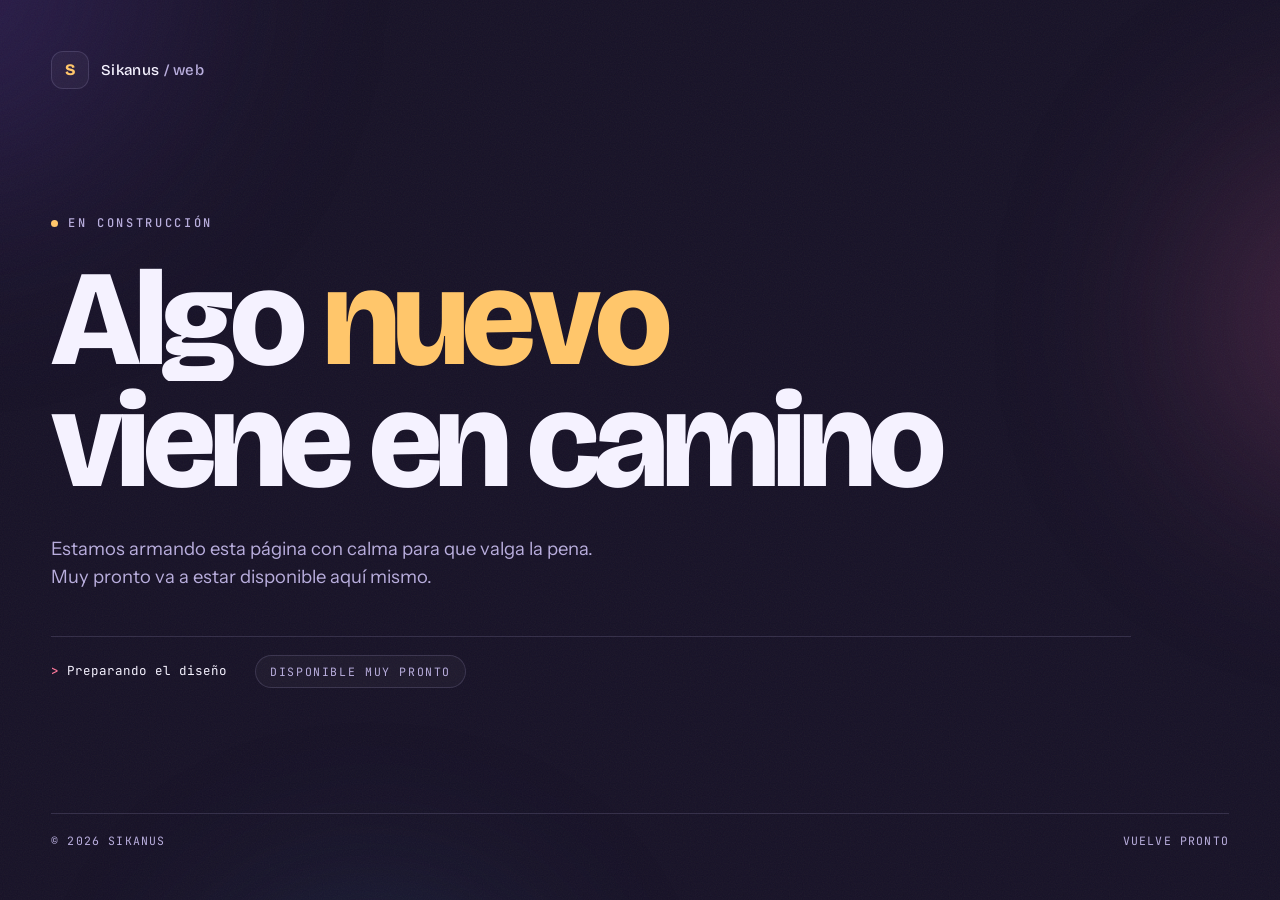
==== commit 2ee319d2: "Update index.html" ====
--- a/index.html
+++ b/index.html
@@ -2,185 +2,248 @@
 <html lang="es">
 <head>
 <meta charset="UTF-8">
-<meta name="viewport" content="width=device-width, initial-scale=1, maximum-scale=1, user-scalable=no">
-<title>CENTRAL 10-33 — Panel de Sirenas</title>
+<meta name="viewport" content="width=device-width, initial-scale=1.0">
+<title>Muy pronto</title>
+<meta name="description" content="Esta página está en construcción. Vuelve pronto.">
 <link rel="preconnect" href="https://fonts.googleapis.com">
 <link rel="preconnect" href="https://fonts.gstatic.com" crossorigin>
-<link href="https://fonts.googleapis.com/css2?family=Big+Shoulders+Stencil:wght@700;900&family=Inter:wght@400;500;600;700&family=Share+Tech+Mono&display=swap" rel="stylesheet">
-<link rel="stylesheet" href="style.css">
+<link href="https://fonts.googleapis.com/css2?family=Bricolage+Grotesque:opsz,wght@12..96,500;12..96,800&family=Instrument+Sans:wght@400;500&family=JetBrains+Mono:wght@400;500&display=swap" rel="stylesheet">
+<style>
+:root{
+  --noche:#171227;
+  --noche-2:#221A3A;
+  --niebla:#B9AEDD;
+  --blanco:#F5F2FF;
+  --ambar:#FFC66B;
+  --rosa:#FF7A9C;
+  --linea:rgba(185,174,221,.18);
+  --display:'Bricolage Grotesque',system-ui,sans-serif;
+  --texto:'Instrument Sans',system-ui,sans-serif;
+  --mono:'JetBrains Mono',ui-monospace,monospace;
+}
+*{box-sizing:border-box;margin:0;padding:0}
+html{-webkit-text-size-adjust:100%}
+body{
+  min-height:100svh;
+  background:var(--noche);
+  color:var(--blanco);
+  font-family:var(--texto);
+  font-size:16px;
+  line-height:1.5;
+  display:grid;
+  grid-template-rows:auto 1fr auto;
+  gap:clamp(32px,6vh,64px);
+  padding:clamp(22px,4vw,54px);
+  position:relative;
+  overflow-x:hidden;
+}
+.aurora{position:fixed;inset:-20%;z-index:0;pointer-events:none;filter:blur(90px);opacity:.55}
+.aurora span{position:absolute;display:block;border-radius:50%}
+.aurora .a1{width:52vmax;height:52vmax;left:-10vmax;top:-14vmax;background:radial-gradient(circle,#4A2F82 0%,rgba(74,47,130,0) 68%);animation:flotar1 26s ease-in-out infinite}
+.aurora .a2{width:42vmax;height:42vmax;right:-8vmax;top:18vmax;background:radial-gradient(circle,#8A3F6B 0%,rgba(138,63,107,0) 66%);animation:flotar2 32s ease-in-out infinite}
+.aurora .a3{width:34vmax;height:34vmax;left:32vmax;bottom:-16vmax;background:radial-gradient(circle,#2E4B7A 0%,rgba(46,75,122,0) 70%);animation:flotar3 38s ease-in-out infinite}
+@keyframes flotar1{50%{transform:translate3d(8vmax,6vmax,0) scale(1.14)}}
+@keyframes flotar2{50%{transform:translate3d(-9vmax,-5vmax,0) scale(1.08)}}
+@keyframes flotar3{50%{transform:translate3d(5vmax,-7vmax,0) scale(1.18)}}
+.grano{position:fixed;inset:0;z-index:1;pointer-events:none;opacity:.05;background-image:url("data:image/svg+xml,%3Csvg xmlns='http://www.w3.org/2000/svg' width='160' height='160'%3E%3Cfilter id='n'%3E%3CfeTurbulence type='fractalNoise' baseFrequency='.85' numOctaves='3'/%3E%3C/filter%3E%3Crect width='160' height='160' filter='url(%23n)'/%3E%3C/svg%3E")}
+header,main,footer{position:relative;z-index:2}
+header{display:flex;align-items:center;gap:12px}
+.monograma{
+  width:38px;height:38px;flex:none;
+  display:grid;place-items:center;
+  border:1px solid var(--linea);
+  border-radius:12px;
+  background:rgba(245,242,255,.04);
+  font-family:var(--display);font-weight:800;font-size:16px;
+  color:var(--ambar);
+}
+.marca{font-family:var(--display);font-weight:500;font-size:15px;letter-spacing:.02em}
+.marca em{font-style:normal;color:var(--niebla)}
+main{display:flex;flex-direction:column;justify-content:center;max-width:1080px}
+.eyebrow{
+  font-family:var(--mono);font-size:12px;font-weight:500;
+  letter-spacing:.22em;text-transform:uppercase;color:var(--niebla);
+  display:flex;align-items:center;gap:10px;margin-bottom:clamp(20px,3vh,30px);
+}
+.punto{width:7px;height:7px;border-radius:50%;background:var(--ambar);box-shadow:0 0 0 0 rgba(255,198,107,.55);animation:latido 2.4s ease-out infinite}
+@keyframes latido{0%{box-shadow:0 0 0 0 rgba(255,198,107,.5)}70%{box-shadow:0 0 0 12px rgba(255,198,107,0)}100%{box-shadow:0 0 0 0 rgba(255,198,107,0)}}
+h1{
+  font-family:var(--display);
+  font-weight:800;
+  font-size:clamp(3rem,12.5vw,8.5rem);
+  line-height:.9;
+  letter-spacing:-.045em;
+  margin-bottom:clamp(22px,3.5vh,34px);
+}
+h1 .linea{display:block;overflow:hidden}
+h1 .car{display:inline-block;transform:translateY(110%);animation:subir .9s cubic-bezier(.19,1,.22,1) forwards;animation-delay:calc(var(--i) * 45ms + 150ms)}
+h1 .destacado{color:var(--ambar)}
+@keyframes subir{to{transform:translateY(0)}}
+.entrada{opacity:0;animation:aparecer .8s ease forwards}
+p.copy{
+  max-width:46ch;color:var(--niebla);
+  font-size:clamp(1rem,2.4vw,1.15rem);
+  animation-delay:.75s;
+}
+@keyframes aparecer{to{opacity:1}}
+.panel{
+  margin-top:clamp(30px,5vh,46px);
+  border-top:1px solid var(--linea);
+  padding-top:18px;
+  display:flex;flex-wrap:wrap;gap:14px 28px;align-items:center;
+  animation-delay:.95s;
+}
+.estado{font-family:var(--mono);font-size:12.5px;color:var(--blanco);min-height:1.4em}
+.estado b{color:var(--rosa);font-weight:500}
+.pill{
+  font-family:var(--mono);font-size:11.5px;letter-spacing:.14em;text-transform:uppercase;
+  color:var(--niebla);border:1px solid var(--linea);border-radius:999px;padding:7px 14px;
+  background:rgba(245,242,255,.03);
+}
+footer{
+  display:flex;flex-wrap:wrap;gap:8px 24px;justify-content:space-between;align-items:center;
+  font-family:var(--mono);font-size:11.5px;letter-spacing:.1em;text-transform:uppercase;color:var(--niebla);
+  border-top:1px solid var(--linea);padding-top:18px;
+  animation-delay:1.15s;
+}
+footer a{color:var(--blanco);text-decoration:none;border-bottom:1px solid var(--linea);padding-bottom:2px;transition:border-color .25s,color .25s}
+footer a:hover{color:var(--ambar);border-color:var(--ambar)}
+a:focus-visible,.pill:focus-visible{outline:2px solid var(--ambar);outline-offset:4px;border-radius:4px}
+@media (max-width:520px){
+  body{gap:36px}
+  .panel{flex-direction:column;align-items:flex-start;gap:12px}
+}
+@media (prefers-reduced-motion:reduce){
+  .aurora span,.punto{animation:none}
+  h1 .car{transform:none;animation:none}
+  .entrada{opacity:1;animation:none}
+}
+</style>
 </head>
 <body>
-
-<header class="console">
-  <div class="lightbar" id="lightbar">
-    <span class="cell"></span><span class="cell"></span><span class="cell"></span>
-    <span class="cell"></span><span class="cell"></span><span class="cell"></span>
-    <span class="cell"></span><span class="cell"></span><span class="cell"></span>
-    <span class="cell"></span><span class="cell"></span><span class="cell"></span>
+<div class="aurora"><span class="a1"></span><span class="a2"></span><span class="a3"></span></div>
+<div class="grano"></div>
+
+<header>
+  <div class="monograma" id="monograma">P</div>
+  <div class="marca" id="marca"></div>
+</header>
+
+<main>
+  <div class="eyebrow"><span class="punto"></span><span>En construcción</span></div>
+  <h1 id="titulo"></h1>
+  <p class="copy entrada" id="copy"></p>
+  <div class="panel entrada">
+    <div class="estado" id="estado"></div>
+    <span class="pill" id="fecha"></span>
   </div>
-
-  <div class="console-body">
-    <div class="console-id">
-      <span class="badge-icon" aria-hidden="true"></span>
-      <div>
-        <p class="eyebrow">DESPACHO CENTRAL · ESTADO 10-8</p>
-        <h1>CENTRAL <span>10-33</span></h1>
-        <p class="subtitle">Panel de sirenas de emergencia · Policía / Bomberos / Ambulancia (EE. UU.)</p>
-      </div>
-    </div>
-    <div class="console-stats">
-      <div class="stat">
-        <span class="stat-label">RELOJ</span>
-        <span class="stat-value mono" id="clock">00:00:00</span>
-      </div>
-      <div class="stat">
-        <span class="stat-label">UNIDADES ACTIVAS</span>
-        <span class="stat-value mono" id="activeCount">0</span>
-      </div>
-      <div class="stat status-stat">
-        <span class="status-dot" id="statusDot"></span>
-        <span class="stat-label" id="statusText">SISTEMA EN ESPERA</span>
-      </div>
-    </div>
-  </div>
-</header>
-
-<div class="control-strip">
-  <label class="volume-control">
-    <span class="mono">VOL</span>
-    <input type="range" id="volume" min="0" max="100" value="70" aria-label="Volumen general">
-    <span class="mono" id="volumeValue">70%</span>
-  </label>
-  <button class="stop-all" id="stopAll" type="button">■ DETENER TODO</button>
-</div>
-
-<main>
-
-  <section class="dept" data-dept="policia">
-    <div class="dept-head">
-      <span class="dept-icon icon-shield" aria-hidden="true"></span>
-      <div>
-        <p class="eyebrow">UNIDAD · PATRULLA</p>
-        <h2>POLICÍA</h2>
-      </div>
-    </div>
-    <div class="button-grid">
-      <button class="siren-btn" data-sound="pol-wail" type="button">
-        <span class="btn-status" aria-hidden="true"></span>
-        <span class="btn-code">WAIL</span>
-        <span class="btn-desc">Barrido lento, sube y baja</span>
-      </button>
-      <button class="siren-btn" data-sound="pol-yelp" type="button">
-        <span class="btn-status" aria-hidden="true"></span>
-        <span class="btn-code">YELP</span>
-        <span class="btn-desc">Barrido rápido de alerta</span>
-      </button>
-      <button class="siren-btn" data-sound="pol-priority" type="button">
-        <span class="btn-status" aria-hidden="true"></span>
-        <span class="btn-code">PRIORITY</span>
-        <span class="btn-desc">Tono errático tipo phaser</span>
-      </button>
-      <button class="siren-btn" data-sound="pol-hilo" type="button">
-        <span class="btn-status" aria-hidden="true"></span>
-        <span class="btn-code">HI-LO</span>
-        <span class="btn-desc">Alternancia de dos tonos fijos</span>
-      </button>
-      <button class="siren-btn" data-sound="pol-airhorn" type="button">
-        <span class="btn-status" aria-hidden="true"></span>
-        <span class="btn-code">AIR HORN</span>
-        <span class="btn-desc">Bocina dual de advertencia</span>
-      </button>
-    </div>
-  </section>
-
-  <section class="dept" data-dept="bomberos">
-    <div class="dept-head">
-      <span class="dept-icon icon-flame" aria-hidden="true"></span>
-      <div>
-        <p class="eyebrow">UNIDAD · RESCATE</p>
-        <h2>BOMBEROS</h2>
-      </div>
-    </div>
-    <div class="button-grid">
-      <button class="siren-btn" data-sound="fire-q2b" type="button">
-        <span class="btn-status" aria-hidden="true"></span>
-        <span class="btn-code">MECÁNICA Q</span>
-        <span class="btn-desc">Sirena rotativa, arranque y frenado</span>
-      </button>
-      <button class="siren-btn" data-sound="fire-wail" type="button">
-        <span class="btn-status" aria-hidden="true"></span>
-        <span class="btn-code">WAIL</span>
-        <span class="btn-desc">Barrido electrónico grave</span>
-      </button>
-      <button class="siren-btn" data-sound="fire-airhorn" type="button">
-        <span class="btn-status" aria-hidden="true"></span>
-        <span class="btn-code">AIR HORN</span>
-        <span class="btn-desc">Bocina de camión, tono sostenido</span>
-      </button>
-    </div>
-  </section>
-
-  <section class="dept" data-dept="ambulancia">
-    <div class="dept-head">
-      <span class="dept-icon icon-cross" aria-hidden="true"></span>
-      <div>
-        <p class="eyebrow">UNIDAD · EMS</p>
-        <h2>AMBULANCIA</h2>
-      </div>
-    </div>
-    <div class="button-grid">
-      <button class="siren-btn" data-sound="ems-wail" type="button">
-        <span class="btn-status" aria-hidden="true"></span>
-        <span class="btn-code">WAIL</span>
-        <span class="btn-desc">Barrido lento de traslado</span>
-      </button>
-      <button class="siren-btn" data-sound="ems-yelp" type="button">
-        <span class="btn-status" aria-hidden="true"></span>
-        <span class="btn-code">YELP</span>
-        <span class="btn-desc">Barrido rápido en tráfico</span>
-      </button>
-      <button class="siren-btn" data-sound="ems-howler" type="button">
-        <span class="btn-status" aria-hidden="true"></span>
-        <span class="btn-code">HOWLER</span>
-        <span class="btn-desc">Tono agudo de máxima alerta</span>
-      </button>
-      <button class="siren-btn" data-sound="ems-hilo" type="button">
-        <span class="btn-status" aria-hidden="true"></span>
-        <span class="btn-code">HI-LO</span>
-        <span class="btn-desc">Alternancia de dos tonos</span>
-      </button>
-    </div>
-  </section>
-
-  <section class="dept" data-dept="multi">
-    <div class="dept-head">
-      <span class="dept-icon icon-star" aria-hidden="true"></span>
-      <div>
-        <p class="eyebrow">RESPUESTA CONJUNTA</p>
-        <h2>MULTI-UNIDAD</h2>
-      </div>
-    </div>
-    <div class="button-grid">
-      <button class="siren-btn wide" data-sound="multi-convoy" type="button">
-        <span class="btn-status" aria-hidden="true"></span>
-        <span class="btn-code">CONVOY COMPLETO</span>
-        <span class="btn-desc">Policía + bomberos + ambulancia en simultáneo</span>
-      </button>
-      <button class="siren-btn wide" data-sound="multi-code3" type="button">
-        <span class="btn-status" aria-hidden="true"></span>
-        <span class="btn-code">CODE 3</span>
-        <span class="btn-desc">Air horn + Hi-Lo combinados</span>
-      </button>
-    </div>
-  </section>
-
 </main>
 
-<footer>
-  <p>10-4 · Todos los sonidos son generados en vivo con Web Audio (síntesis), recreando los patrones reales de sirena usados en EE. UU. — Wail, Yelp, Priority, Hi-Lo, Howler, Air Horn y sirena mecánica Q.</p>
-  <p class="credit">Panel de sirenas · sikanusgg.com</p>
+<footer class="entrada">
+  <span id="pie"></span>
+  <span>Vuelve pronto</span>
 </footer>
 
-<script src="script.js"></script>
+<script>
+const config = {
+  marca: "Sikanus",
+  submarca: "/ web",
+  monograma: "S",
+  titulo: ["Algo nuevo", "viene en camino"],
+  palabrasDestacadas: ["nuevo"],
+  copy: "Estamos armando esta página con calma para que valga la pena. Muy pronto va a estar disponible aquí mismo.",
+  etiquetaFecha: "Disponible muy pronto",
+  estados: [
+    "Preparando el diseño",
+    "Escribiendo el contenido",
+    "Ajustando los detalles",
+    "Casi listo"
+  ],
+  pie: "© " + new Date().getFullYear() + " Sikanus"
+};
+
+const alfabeto = "ABCDEFGHIJKLMNOPQRSTUVWXYZ0123456789#%&*";
+
+function pintarMarca(){
+  document.title = config.titulo.join(" ") + " — " + config.marca;
+  document.getElementById("monograma").textContent = config.monograma;
+  document.getElementById("marca").innerHTML = config.marca + ' <em>' + config.submarca + '</em>';
+  document.getElementById("copy").textContent = config.copy;
+  document.getElementById("fecha").textContent = config.etiquetaFecha;
+  document.getElementById("pie").textContent = config.pie;
+}
+
+function pintarTitulo(){
+  const h1 = document.getElementById("titulo");
+  let indice = 0;
+  config.titulo.forEach(linea => {
+    const contenedor = document.createElement("span");
+    contenedor.className = "linea";
+    linea.split(" ").forEach((palabra, p, arr) => {
+      const destacada = config.palabrasDestacadas.includes(palabra.toLowerCase());
+      const grupo = document.createElement("span");
+      grupo.className = destacada ? "destacado" : "";
+      grupo.style.display = "inline-block";
+      palabra.split("").forEach(letra => {
+        const car = document.createElement("span");
+        car.className = "car";
+        car.style.setProperty("--i", indice++);
+        car.textContent = letra;
+        grupo.appendChild(car);
+      });
+      contenedor.appendChild(grupo);
+      if (p < arr.length - 1) {
+        const espacio = document.createElement("span");
+        espacio.className = "car";
+        espacio.style.setProperty("--i", indice++);
+        espacio.innerHTML = "&nbsp;";
+        contenedor.appendChild(espacio);
+      }
+    });
+    h1.appendChild(contenedor);
+  });
+}
+
+function iniciarEstados(){
+  const salida = document.getElementById("estado");
+  const reducido = window.matchMedia("(prefers-reduced-motion: reduce)").matches;
+  let actual = 0;
+
+  function render(texto){
+    salida.innerHTML = '<b>&gt;</b> ' + texto;
+  }
+
+  function revolver(texto){
+    if (reducido) { render(texto); return; }
+    let paso = 0;
+    const total = texto.length;
+    const reloj = setInterval(() => {
+      let salidaTexto = "";
+      for (let i = 0; i < total; i++) {
+        if (i < paso) {
+          salidaTexto += texto[i];
+        } else if (texto[i] === " ") {
+          salidaTexto += " ";
+        } else {
+          salidaTexto += alfabeto[Math.floor(Math.random() * alfabeto.length)];
+        }
+      }
+      render(salidaTexto);
+      paso += 1;
+      if (paso > total) clearInterval(reloj);
+    }, 32);
+  }
+
+  revolver(config.estados[0]);
+  setInterval(() => {
+    actual = (actual + 1) % config.estados.length;
+    revolver(config.estados[actual]);
+  }, 3600);
+}
+
+pintarMarca();
+pintarTitulo();
+iniciarEstados();
+</script>
 </body>
 </html>
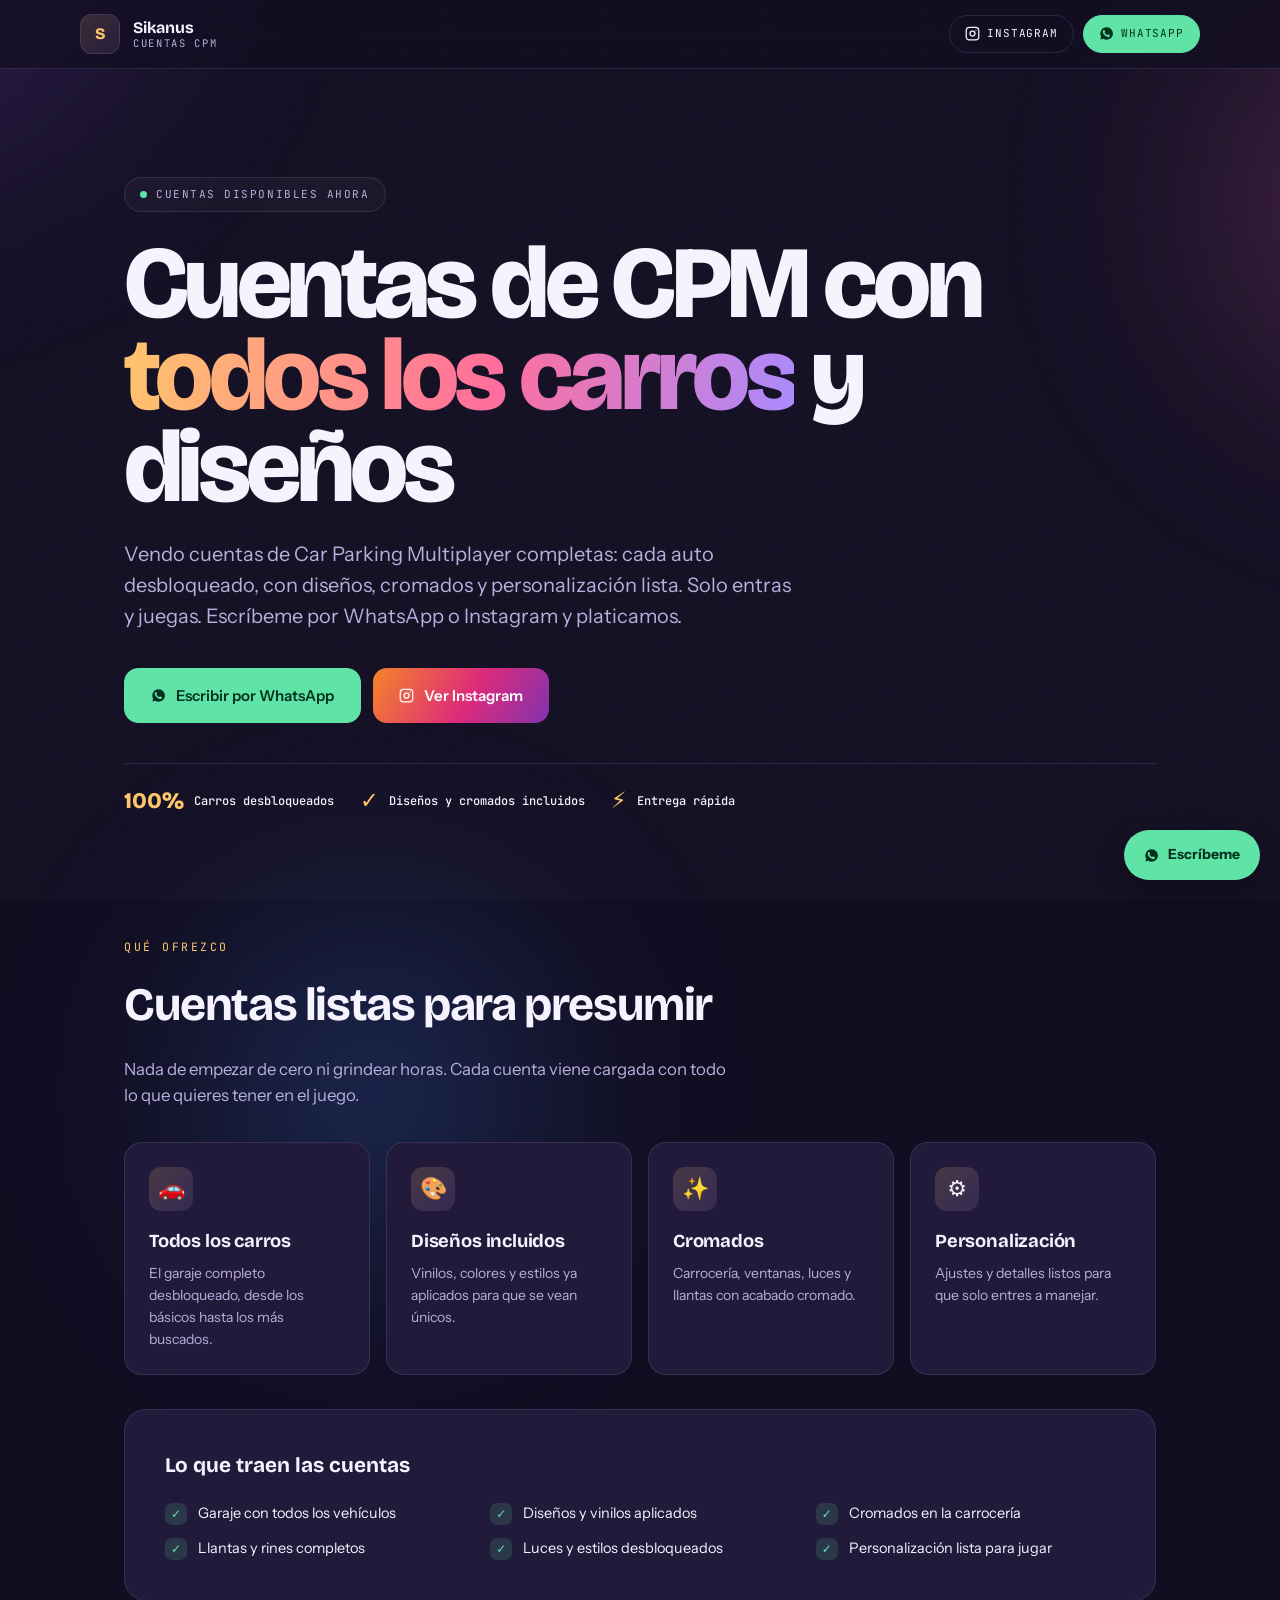
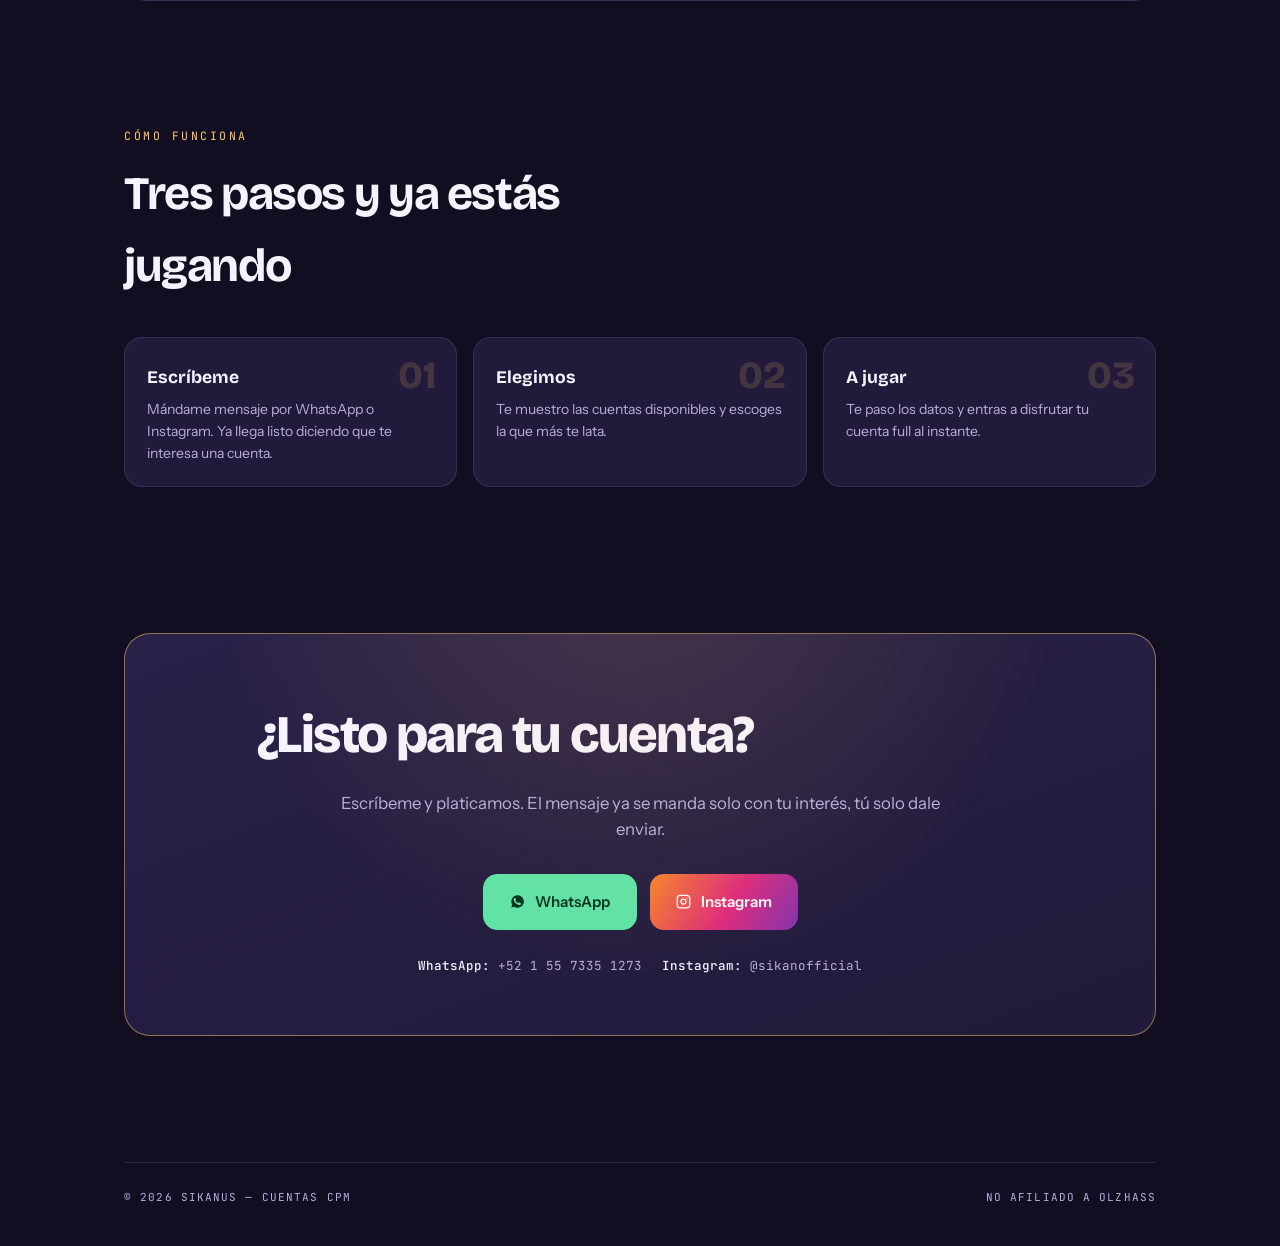
==== commit f4430c9e: "Update index.html" ====
--- a/index.html
+++ b/index.html
@@ -3,120 +3,112 @@
 <head>
 <meta charset="UTF-8">
 <meta name="viewport" content="width=device-width, initial-scale=1.0">
-<title>Muy pronto</title>
-<meta name="description" content="Esta página está en construcción. Vuelve pronto.">
+<title>Sikanus — Cuentas de Car Parking Multiplayer</title>
+<meta name="description" content="Cuentas de Car Parking Multiplayer con todos los carros y diseños. Contáctame por WhatsApp o Instagram.">
+<meta property="og:title" content="Sikanus — Cuentas CPM full">
+<meta property="og:description" content="Cuentas con todos los carros y diseños listas para jugar.">
 <link rel="preconnect" href="https://fonts.googleapis.com">
 <link rel="preconnect" href="https://fonts.gstatic.com" crossorigin>
-<link href="https://fonts.googleapis.com/css2?family=Bricolage+Grotesque:opsz,wght@12..96,500;12..96,800&family=Instrument+Sans:wght@400;500&family=JetBrains+Mono:wght@400;500&display=swap" rel="stylesheet">
+<link href="https://fonts.googleapis.com/css2?family=Bricolage+Grotesque:opsz,wght@12..96,500;12..96,700;12..96,800&family=Instrument+Sans:wght@400;500;600&family=JetBrains+Mono:wght@400;500&display=swap" rel="stylesheet">
 <style>
 :root{
-  --noche:#171227;
-  --noche-2:#221A3A;
+  --noche:#120E22;
+  --noche-2:#1A1430;
+  --carta:#211A3A;
+  --carta-viva:#2A2148;
   --niebla:#B9AEDD;
-  --blanco:#F5F2FF;
+  --blanco:#F6F3FF;
   --ambar:#FFC66B;
-  --rosa:#FF7A9C;
-  --linea:rgba(185,174,221,.18);
+  --rosa:#FF6E9C;
+  --morado:#A98BFF;
+  --verde:#5FE3A6;
+  --linea:rgba(185,174,221,.15);
+  --linea-viva:rgba(255,198,107,.5);
   --display:'Bricolage Grotesque',system-ui,sans-serif;
   --texto:'Instrument Sans',system-ui,sans-serif;
   --mono:'JetBrains Mono',ui-monospace,monospace;
 }
 *{box-sizing:border-box;margin:0;padding:0}
-html{-webkit-text-size-adjust:100%}
-body{
-  min-height:100svh;
-  background:var(--noche);
-  color:var(--blanco);
-  font-family:var(--texto);
-  font-size:16px;
-  line-height:1.5;
-  display:grid;
-  grid-template-rows:auto 1fr auto;
-  gap:clamp(32px,6vh,64px);
-  padding:clamp(22px,4vw,54px);
-  position:relative;
-  overflow-x:hidden;
-}
-.aurora{position:fixed;inset:-20%;z-index:0;pointer-events:none;filter:blur(90px);opacity:.55}
+html{-webkit-text-size-adjust:100%;scroll-behavior:smooth}
+body{background:var(--noche);color:var(--blanco);font-family:var(--texto);line-height:1.55;min-height:100svh;overflow-x:hidden}
+.aurora{position:fixed;inset:-20%;z-index:0;pointer-events:none;filter:blur(100px);opacity:.55}
 .aurora span{position:absolute;display:block;border-radius:50%}
-.aurora .a1{width:52vmax;height:52vmax;left:-10vmax;top:-14vmax;background:radial-gradient(circle,#4A2F82 0%,rgba(74,47,130,0) 68%);animation:flotar1 26s ease-in-out infinite}
-.aurora .a2{width:42vmax;height:42vmax;right:-8vmax;top:18vmax;background:radial-gradient(circle,#8A3F6B 0%,rgba(138,63,107,0) 66%);animation:flotar2 32s ease-in-out infinite}
-.aurora .a3{width:34vmax;height:34vmax;left:32vmax;bottom:-16vmax;background:radial-gradient(circle,#2E4B7A 0%,rgba(46,75,122,0) 70%);animation:flotar3 38s ease-in-out infinite}
+.aurora .a1{width:52vmax;height:52vmax;left:-14vmax;top:-18vmax;background:radial-gradient(circle,#5A34A6 0%,rgba(90,52,166,0) 68%);animation:flotar1 30s ease-in-out infinite}
+.aurora .a2{width:44vmax;height:44vmax;right:-12vmax;top:8vmax;background:radial-gradient(circle,#A63F7A 0%,rgba(166,63,122,0) 66%);animation:flotar2 36s ease-in-out infinite}
+.aurora .a3{width:38vmax;height:38vmax;left:30vmax;bottom:-20vmax;background:radial-gradient(circle,#2E5AA6 0%,rgba(46,90,166,0) 70%);animation:flotar3 42s ease-in-out infinite}
 @keyframes flotar1{50%{transform:translate3d(8vmax,6vmax,0) scale(1.14)}}
-@keyframes flotar2{50%{transform:translate3d(-9vmax,-5vmax,0) scale(1.08)}}
-@keyframes flotar3{50%{transform:translate3d(5vmax,-7vmax,0) scale(1.18)}}
+@keyframes flotar2{50%{transform:translate3d(-9vmax,-5vmax,0) scale(1.1)}}
+@keyframes flotar3{50%{transform:translate3d(6vmax,-7vmax,0) scale(1.16)}}
 .grano{position:fixed;inset:0;z-index:1;pointer-events:none;opacity:.05;background-image:url("data:image/svg+xml,%3Csvg xmlns='http://www.w3.org/2000/svg' width='160' height='160'%3E%3Cfilter id='n'%3E%3CfeTurbulence type='fractalNoise' baseFrequency='.85' numOctaves='3'/%3E%3C/filter%3E%3Crect width='160' height='160' filter='url(%23n)'/%3E%3C/svg%3E")}
-header,main,footer{position:relative;z-index:2}
-header{display:flex;align-items:center;gap:12px}
-.monograma{
-  width:38px;height:38px;flex:none;
-  display:grid;place-items:center;
-  border:1px solid var(--linea);
-  border-radius:12px;
-  background:rgba(245,242,255,.04);
-  font-family:var(--display);font-weight:800;font-size:16px;
-  color:var(--ambar);
-}
-.marca{font-family:var(--display);font-weight:500;font-size:15px;letter-spacing:.02em}
-.marca em{font-style:normal;color:var(--niebla)}
-main{display:flex;flex-direction:column;justify-content:center;max-width:1080px}
-.eyebrow{
-  font-family:var(--mono);font-size:12px;font-weight:500;
-  letter-spacing:.22em;text-transform:uppercase;color:var(--niebla);
-  display:flex;align-items:center;gap:10px;margin-bottom:clamp(20px,3vh,30px);
-}
-.punto{width:7px;height:7px;border-radius:50%;background:var(--ambar);box-shadow:0 0 0 0 rgba(255,198,107,.55);animation:latido 2.4s ease-out infinite}
-@keyframes latido{0%{box-shadow:0 0 0 0 rgba(255,198,107,.5)}70%{box-shadow:0 0 0 12px rgba(255,198,107,0)}100%{box-shadow:0 0 0 0 rgba(255,198,107,0)}}
-h1{
-  font-family:var(--display);
-  font-weight:800;
-  font-size:clamp(3rem,12.5vw,8.5rem);
-  line-height:.9;
-  letter-spacing:-.045em;
-  margin-bottom:clamp(22px,3.5vh,34px);
-}
-h1 .linea{display:block;overflow:hidden}
-h1 .car{display:inline-block;transform:translateY(110%);animation:subir .9s cubic-bezier(.19,1,.22,1) forwards;animation-delay:calc(var(--i) * 45ms + 150ms)}
-h1 .destacado{color:var(--ambar)}
-@keyframes subir{to{transform:translateY(0)}}
-.entrada{opacity:0;animation:aparecer .8s ease forwards}
-p.copy{
-  max-width:46ch;color:var(--niebla);
-  font-size:clamp(1rem,2.4vw,1.15rem);
-  animation-delay:.75s;
-}
-@keyframes aparecer{to{opacity:1}}
-.panel{
-  margin-top:clamp(30px,5vh,46px);
-  border-top:1px solid var(--linea);
-  padding-top:18px;
-  display:flex;flex-wrap:wrap;gap:14px 28px;align-items:center;
-  animation-delay:.95s;
-}
-.estado{font-family:var(--mono);font-size:12.5px;color:var(--blanco);min-height:1.4em}
-.estado b{color:var(--rosa);font-weight:500}
-.pill{
-  font-family:var(--mono);font-size:11.5px;letter-spacing:.14em;text-transform:uppercase;
-  color:var(--niebla);border:1px solid var(--linea);border-radius:999px;padding:7px 14px;
-  background:rgba(245,242,255,.03);
-}
-footer{
-  display:flex;flex-wrap:wrap;gap:8px 24px;justify-content:space-between;align-items:center;
-  font-family:var(--mono);font-size:11.5px;letter-spacing:.1em;text-transform:uppercase;color:var(--niebla);
-  border-top:1px solid var(--linea);padding-top:18px;
-  animation-delay:1.15s;
-}
-footer a{color:var(--blanco);text-decoration:none;border-bottom:1px solid var(--linea);padding-bottom:2px;transition:border-color .25s,color .25s}
-footer a:hover{color:var(--ambar);border-color:var(--ambar)}
-a:focus-visible,.pill:focus-visible{outline:2px solid var(--ambar);outline-offset:4px;border-radius:4px}
-@media (max-width:520px){
-  body{gap:36px}
-  .panel{flex-direction:column;align-items:flex-start;gap:12px}
+.envoltura{position:relative;z-index:2;max-width:1120px;margin:0 auto;padding:0 clamp(20px,5vw,44px)}
+header.top{position:sticky;top:0;z-index:20;backdrop-filter:blur(14px);background:rgba(18,14,34,.72);border-bottom:1px solid var(--linea)}
+.top-fila{display:flex;align-items:center;gap:13px;padding:14px 0}
+.monograma{width:40px;height:40px;flex:none;display:grid;place-items:center;border:1px solid var(--linea);border-radius:12px;background:linear-gradient(135deg,rgba(255,198,107,.16),rgba(169,139,255,.12));font-family:var(--display);font-weight:800;font-size:16px;color:var(--ambar)}
+.marca{font-family:var(--display);font-weight:700;font-size:16px;line-height:1.2}
+.marca span{display:block;font-family:var(--mono);font-weight:400;font-size:10.5px;letter-spacing:.16em;text-transform:uppercase;color:var(--niebla)}
+.top-cta{margin-left:auto;display:flex;gap:9px}
+.mini-btn{display:inline-flex;align-items:center;gap:7px;border:1px solid var(--linea);border-radius:999px;padding:9px 15px;font-family:var(--mono);font-size:11px;letter-spacing:.08em;text-transform:uppercase;color:var(--blanco);text-decoration:none;transition:border-color .2s,background .2s}
+.mini-btn:hover{border-color:var(--linea-viva);background:rgba(245,242,255,.05)}
+.mini-btn.wa{background:var(--verde);border-color:var(--verde);color:#04321F}
+.mini-btn.wa:hover{background:#79EEB8}
+.icono{width:15px;height:15px;flex:none}
+.hero{padding:clamp(60px,12vh,120px) 0 clamp(44px,7vh,80px);position:relative}
+.badge{display:inline-flex;align-items:center;gap:9px;border:1px solid var(--linea);border-radius:999px;padding:8px 15px;font-family:var(--mono);font-size:11px;letter-spacing:.14em;text-transform:uppercase;color:var(--niebla);margin-bottom:26px;background:rgba(245,242,255,.03)}
+.pulso{width:7px;height:7px;border-radius:50%;background:var(--verde);animation:latido 2.4s ease-out infinite}
+@keyframes latido{0%{box-shadow:0 0 0 0 rgba(95,227,166,.5)}70%{box-shadow:0 0 0 11px rgba(95,227,166,0)}100%{box-shadow:0 0 0 0 rgba(95,227,166,0)}}
+h1{font-family:var(--display);font-weight:800;font-size:clamp(2.7rem,10vw,6.4rem);line-height:.9;letter-spacing:-.045em;max-width:15ch}
+h1 .grad{background:linear-gradient(100deg,var(--ambar),var(--rosa) 55%,var(--morado));-webkit-background-clip:text;background-clip:text;-webkit-text-fill-color:transparent}
+.hero p.intro{max-width:52ch;color:var(--niebla);margin-top:24px;font-size:clamp(1.05rem,2.4vw,1.25rem)}
+.hero-cta{display:flex;flex-wrap:wrap;gap:12px;margin-top:36px}
+.btn{cursor:pointer;border-radius:14px;padding:15px 26px;font-family:var(--texto);font-weight:600;font-size:15px;border:1px solid var(--linea);background:transparent;color:var(--blanco);transition:transform .2s,border-color .2s,background .2s;text-decoration:none;display:inline-flex;align-items:center;gap:10px}
+.btn:hover{transform:translateY(-2px);border-color:var(--linea-viva)}
+.btn-wa{background:var(--verde);border-color:var(--verde);color:#04321F}
+.btn-wa:hover{background:#79EEB8;border-color:#79EEB8}
+.btn-ig{background:linear-gradient(120deg,#F58529,#DD2A7B 55%,#8134AF);border:none;color:#fff}
+.tira{display:flex;flex-wrap:wrap;gap:10px 26px;margin-top:40px;padding-top:26px;border-top:1px solid var(--linea)}
+.tira-item{display:flex;align-items:center;gap:10px;font-family:var(--mono);font-size:12px;color:var(--niebla)}
+.tira-item b{color:var(--blanco);font-weight:500}
+.tira-item .n{font-family:var(--display);font-weight:800;font-size:1.4rem;color:var(--ambar);line-height:1}
+.seccion{padding:clamp(40px,7vh,72px) 0}
+.seccion-eti{font-family:var(--mono);font-size:11.5px;letter-spacing:.22em;text-transform:uppercase;color:var(--ambar);margin-bottom:14px}
+.seccion h2{font-family:var(--display);font-weight:700;font-size:clamp(1.8rem,5vw,2.9rem);letter-spacing:-.03em;max-width:20ch}
+.seccion h2 + p{color:var(--niebla);margin-top:14px;max-width:56ch;font-size:1.05rem}
+.rejilla{display:grid;grid-template-columns:repeat(auto-fit,minmax(230px,1fr));gap:16px;margin-top:34px}
+.feat{background:var(--carta);border:1px solid var(--linea);border-radius:18px;padding:24px;transition:transform .2s,border-color .2s,background .2s}
+.feat:hover{transform:translateY(-4px);border-color:var(--linea-viva);background:var(--carta-viva)}
+.feat-ico{width:44px;height:44px;border-radius:12px;display:grid;place-items:center;margin-bottom:16px;font-size:22px;background:linear-gradient(135deg,rgba(255,198,107,.18),rgba(169,139,255,.14))}
+.feat h3{font-family:var(--display);font-weight:700;font-size:1.15rem;letter-spacing:-.01em;margin-bottom:8px}
+.feat p{color:var(--niebla);font-size:14px}
+.incluye{background:var(--carta);border:1px solid var(--linea);border-radius:22px;padding:clamp(24px,4vw,40px);margin-top:34px}
+.incluye h3{font-family:var(--display);font-weight:700;font-size:1.3rem;margin-bottom:20px}
+.lista-check{display:grid;grid-template-columns:repeat(auto-fit,minmax(220px,1fr));gap:12px 26px}
+.lista-check div{display:flex;align-items:flex-start;gap:11px;font-size:14.5px}
+.lista-check .tick{flex:none;width:22px;height:22px;border-radius:7px;display:grid;place-items:center;background:rgba(95,227,166,.15);color:var(--verde);font-size:12px;margin-top:1px}
+.pasos{display:grid;grid-template-columns:repeat(auto-fit,minmax(210px,1fr));gap:16px;margin-top:34px;counter-reset:paso}
+.paso{position:relative;background:var(--carta);border:1px solid var(--linea);border-radius:18px;padding:26px 22px 22px}
+.paso::before{counter-increment:paso;content:"0" counter(paso);position:absolute;top:18px;right:20px;font-family:var(--display);font-weight:800;font-size:2.4rem;color:rgba(255,198,107,.16);line-height:1}
+.paso h3{font-family:var(--display);font-weight:700;font-size:1.1rem;margin-bottom:8px;padding-right:40px}
+.paso p{color:var(--niebla);font-size:14px}
+.contacto{position:relative;text-align:center;background:linear-gradient(160deg,var(--carta-viva),var(--carta));border:1px solid var(--linea-viva);border-radius:26px;padding:clamp(34px,6vw,60px) clamp(24px,5vw,50px);margin-top:20px;overflow:hidden}
+.contacto::after{content:"";position:absolute;inset:0;background:radial-gradient(circle at 50% -20%,rgba(255,198,107,.14),transparent 60%);pointer-events:none}
+.contacto h2{font-family:var(--display);font-weight:800;font-size:clamp(1.9rem,6vw,3.3rem);letter-spacing:-.03em;position:relative}
+.contacto p{color:var(--niebla);margin-top:14px;max-width:48ch;margin-inline:auto;position:relative;font-size:1.05rem}
+.contacto-cta{display:flex;flex-wrap:wrap;gap:13px;justify-content:center;margin-top:32px;position:relative}
+.dato-contacto{margin-top:26px;font-family:var(--mono);font-size:12.5px;color:var(--niebla);position:relative;display:flex;flex-wrap:wrap;gap:6px 20px;justify-content:center}
+.dato-contacto b{color:var(--blanco);font-weight:500}
+footer{border-top:1px solid var(--linea);padding:26px 0 40px;margin-top:clamp(40px,7vh,72px);font-family:var(--mono);font-size:11px;letter-spacing:.1em;text-transform:uppercase;color:var(--niebla);display:flex;flex-wrap:wrap;gap:10px 24px;justify-content:space-between}
+.fab{position:fixed;right:20px;bottom:20px;z-index:40;display:inline-flex;align-items:center;gap:9px;background:var(--verde);color:#04321F;border-radius:999px;padding:14px 20px;font-family:var(--texto);font-weight:700;font-size:14px;text-decoration:none;box-shadow:0 12px 30px rgba(0,0,0,.35);transition:transform .2s;animation:aparecerFab .5s ease .8s both}
+.fab:hover{transform:translateY(-3px) scale(1.03)}
+@keyframes aparecerFab{from{transform:translateY(20px);opacity:0}to{transform:translateY(0);opacity:1}}
+a:focus-visible,button:focus-visible{outline:2px solid var(--ambar);outline-offset:3px}
+@media (max-width:560px){
+  .top-cta .txt{display:none}
+  .fab .txt{display:none}
+  .fab{padding:15px}
 }
 @media (prefers-reduced-motion:reduce){
-  .aurora span,.punto{animation:none}
-  h1 .car{transform:none;animation:none}
-  .entrada{opacity:1;animation:none}
+  .aurora span,.pulso,.fab{animation:none}
+  .feat:hover,.btn:hover,.paso:hover{transform:none}
 }
 </style>
 </head>
@@ -124,126 +116,132 @@
 <div class="aurora"><span class="a1"></span><span class="a2"></span><span class="a3"></span></div>
 <div class="grano"></div>
 
-<header>
-  <div class="monograma" id="monograma">P</div>
-  <div class="marca" id="marca"></div>
+<header class="top">
+  <div class="envoltura top-fila">
+    <div class="monograma">S</div>
+    <div class="marca">Sikanus<span>Cuentas CPM</span></div>
+    <div class="top-cta">
+      <a class="mini-btn" id="ig-top" href="#" target="_blank" rel="noopener">
+        <svg class="icono" viewBox="0 0 24 24" fill="none" stroke="currentColor" stroke-width="2"><rect x="2" y="2" width="20" height="20" rx="5"/><circle cx="12" cy="12" r="4"/><circle cx="17.5" cy="6.5" r="1" fill="currentColor" stroke="none"/></svg>
+        <span class="txt">Instagram</span>
+      </a>
+      <a class="mini-btn wa" id="wa-top" href="#" target="_blank" rel="noopener">
+        <svg class="icono" viewBox="0 0 24 24" fill="currentColor"><path d="M12 2a10 10 0 0 0-8.6 15l-1.3 4.6 4.7-1.2A10 10 0 1 0 12 2Zm5.8 14.1c-.2.7-1.4 1.3-2 1.4-.5.1-1.2.1-1.9-.1-.4-.1-1-.3-1.7-.6-3-1.3-4.9-4.3-5-4.5-.2-.2-1.2-1.6-1.2-3 0-1.5.7-2.2 1-2.5.2-.3.5-.3.7-.3h.5c.2 0 .4 0 .6.5l.8 1.9c.1.2.1.4 0 .5l-.4.5-.3.3c-.1.1-.3.3-.1.6.2.3.8 1.3 1.7 2.1 1.1 1 2.1 1.3 2.4 1.4.3.1.5.1.6-.1l.7-.8c.2-.2.4-.2.6-.1l1.8.9c.3.1.4.2.5.3.1.2.1.6-.1 1.2Z"/></svg>
+        <span class="txt">WhatsApp</span>
+      </a>
+    </div>
+  </div>
 </header>
 
-<main>
-  <div class="eyebrow"><span class="punto"></span><span>En construcción</span></div>
-  <h1 id="titulo"></h1>
-  <p class="copy entrada" id="copy"></p>
-  <div class="panel entrada">
-    <div class="estado" id="estado"></div>
-    <span class="pill" id="fecha"></span>
-  </div>
+<main class="envoltura">
+  <section class="hero">
+    <div class="badge"><span class="pulso"></span> Cuentas disponibles ahora</div>
+    <h1>Cuentas de CPM con <span class="grad">todos los carros</span> y diseños</h1>
+    <p class="intro">Vendo cuentas de Car Parking Multiplayer completas: cada auto desbloqueado, con diseños, cromados y personalización lista. Solo entras y juegas. Escríbeme por WhatsApp o Instagram y platicamos.</p>
+    <div class="hero-cta">
+      <a class="btn btn-wa" id="wa-hero" href="#" target="_blank" rel="noopener">
+        <svg class="icono" viewBox="0 0 24 24" fill="currentColor"><path d="M12 2a10 10 0 0 0-8.6 15l-1.3 4.6 4.7-1.2A10 10 0 1 0 12 2Zm5.8 14.1c-.2.7-1.4 1.3-2 1.4-.5.1-1.2.1-1.9-.1-.4-.1-1-.3-1.7-.6-3-1.3-4.9-4.3-5-4.5-.2-.2-1.2-1.6-1.2-3 0-1.5.7-2.2 1-2.5.2-.3.5-.3.7-.3h.5c.2 0 .4 0 .6.5l.8 1.9c.1.2.1.4 0 .5l-.4.5-.3.3c-.1.1-.3.3-.1.6.2.3.8 1.3 1.7 2.1 1.1 1 2.1 1.3 2.4 1.4.3.1.5.1.6-.1l.7-.8c.2-.2.4-.2.6-.1l1.8.9c.3.1.4.2.5.3.1.2.1.6-.1 1.2Z"/></svg>
+        Escribir por WhatsApp
+      </a>
+      <a class="btn btn-ig" id="ig-hero" href="#" target="_blank" rel="noopener">
+        <svg class="icono" viewBox="0 0 24 24" fill="none" stroke="currentColor" stroke-width="2"><rect x="2" y="2" width="20" height="20" rx="5"/><circle cx="12" cy="12" r="4"/><circle cx="17.5" cy="6.5" r="1" fill="currentColor" stroke="none"/></svg>
+        Ver Instagram
+      </a>
+    </div>
+    <div class="tira">
+      <div class="tira-item"><span class="n">100%</span><b>Carros desbloqueados</b></div>
+      <div class="tira-item"><span class="n">✓</span><b>Diseños y cromados incluidos</b></div>
+      <div class="tira-item"><span class="n">⚡</span><b>Entrega rápida</b></div>
+    </div>
+  </section>
+
+  <section class="seccion">
+    <div class="seccion-eti">Qué ofrezco</div>
+    <h2>Cuentas listas para presumir</h2>
+    <p>Nada de empezar de cero ni grindear horas. Cada cuenta viene cargada con todo lo que quieres tener en el juego.</p>
+    <div class="rejilla">
+      <div class="feat"><div class="feat-ico">🚗</div><h3>Todos los carros</h3><p>El garaje completo desbloqueado, desde los básicos hasta los más buscados.</p></div>
+      <div class="feat"><div class="feat-ico">🎨</div><h3>Diseños incluidos</h3><p>Vinilos, colores y estilos ya aplicados para que se vean únicos.</p></div>
+      <div class="feat"><div class="feat-ico">✨</div><h3>Cromados</h3><p>Carrocería, ventanas, luces y llantas con acabado cromado.</p></div>
+      <div class="feat"><div class="feat-ico">⚙️</div><h3>Personalización</h3><p>Ajustes y detalles listos para que solo entres a manejar.</p></div>
+    </div>
+
+    <div class="incluye">
+      <h3>Lo que traen las cuentas</h3>
+      <div class="lista-check">
+        <div><span class="tick">✓</span> Garaje con todos los vehículos</div>
+        <div><span class="tick">✓</span> Diseños y vinilos aplicados</div>
+        <div><span class="tick">✓</span> Cromados en la carrocería</div>
+        <div><span class="tick">✓</span> Llantas y rines completos</div>
+        <div><span class="tick">✓</span> Luces y estilos desbloqueados</div>
+        <div><span class="tick">✓</span> Personalización lista para jugar</div>
+      </div>
+    </div>
+  </section>
+
+  <section class="seccion">
+    <div class="seccion-eti">Cómo funciona</div>
+    <h2>Tres pasos y ya estás jugando</h2>
+    <div class="pasos">
+      <div class="paso"><h3>Escríbeme</h3><p>Mándame mensaje por WhatsApp o Instagram. Ya llega listo diciendo que te interesa una cuenta.</p></div>
+      <div class="paso"><h3>Elegimos</h3><p>Te muestro las cuentas disponibles y escoges la que más te lata.</p></div>
+      <div class="paso"><h3>A jugar</h3><p>Te paso los datos y entras a disfrutar tu cuenta full al instante.</p></div>
+    </div>
+  </section>
+
+  <section class="seccion" id="contacto">
+    <div class="contacto">
+      <h2>¿Listo para tu cuenta?</h2>
+      <p>Escríbeme y platicamos. El mensaje ya se manda solo con tu interés, tú solo dale enviar.</p>
+      <div class="contacto-cta">
+        <a class="btn btn-wa" id="wa-final" href="#" target="_blank" rel="noopener">
+          <svg class="icono" viewBox="0 0 24 24" fill="currentColor"><path d="M12 2a10 10 0 0 0-8.6 15l-1.3 4.6 4.7-1.2A10 10 0 1 0 12 2Zm5.8 14.1c-.2.7-1.4 1.3-2 1.4-.5.1-1.2.1-1.9-.1-.4-.1-1-.3-1.7-.6-3-1.3-4.9-4.3-5-4.5-.2-.2-1.2-1.6-1.2-3 0-1.5.7-2.2 1-2.5.2-.3.5-.3.7-.3h.5c.2 0 .4 0 .6.5l.8 1.9c.1.2.1.4 0 .5l-.4.5-.3.3c-.1.1-.3.3-.1.6.2.3.8 1.3 1.7 2.1 1.1 1 2.1 1.3 2.4 1.4.3.1.5.1.6-.1l.7-.8c.2-.2.4-.2.6-.1l1.8.9c.3.1.4.2.5.3.1.2.1.6-.1 1.2Z"/></svg>
+          WhatsApp
+        </a>
+        <a class="btn btn-ig" id="ig-final" href="#" target="_blank" rel="noopener">
+          <svg class="icono" viewBox="0 0 24 24" fill="none" stroke="currentColor" stroke-width="2"><rect x="2" y="2" width="20" height="20" rx="5"/><circle cx="12" cy="12" r="4"/><circle cx="17.5" cy="6.5" r="1" fill="currentColor" stroke="none"/></svg>
+          Instagram
+        </a>
+      </div>
+      <div class="dato-contacto">
+        <span><b>WhatsApp:</b> <span id="wa-num"></span></span>
+        <span><b>Instagram:</b> @sikanofficial</span>
+      </div>
+    </div>
+  </section>
+
+  <footer>
+    <span id="pie"></span>
+    <span>No afiliado a olzhass</span>
+  </footer>
 </main>
 
-<footer class="entrada">
-  <span id="pie"></span>
-  <span>Vuelve pronto</span>
-</footer>
+<a class="fab" id="wa-fab" href="#" target="_blank" rel="noopener">
+  <svg class="icono" viewBox="0 0 24 24" fill="currentColor"><path d="M12 2a10 10 0 0 0-8.6 15l-1.3 4.6 4.7-1.2A10 10 0 1 0 12 2Zm5.8 14.1c-.2.7-1.4 1.3-2 1.4-.5.1-1.2.1-1.9-.1-.4-.1-1-.3-1.7-.6-3-1.3-4.9-4.3-5-4.5-.2-.2-1.2-1.6-1.2-3 0-1.5.7-2.2 1-2.5.2-.3.5-.3.7-.3h.5c.2 0 .4 0 .6.5l.8 1.9c.1.2.1.4 0 .5l-.4.5-.3.3c-.1.1-.3.3-.1.6.2.3.8 1.3 1.7 2.1 1.1 1 2.1 1.3 2.4 1.4.3.1.5.1.6-.1l.7-.8c.2-.2.4-.2.6-.1l1.8.9c.3.1.4.2.5.3.1.2.1.6-.1 1.2Z"/></svg>
+  <span class="txt">Escríbeme</span>
+</a>
 
 <script>
 const config = {
   marca: "Sikanus",
-  submarca: "/ web",
-  monograma: "S",
-  titulo: ["Algo nuevo", "viene en camino"],
-  palabrasDestacadas: ["nuevo"],
-  copy: "Estamos armando esta página con calma para que valga la pena. Muy pronto va a estar disponible aquí mismo.",
-  etiquetaFecha: "Disponible muy pronto",
-  estados: [
-    "Preparando el diseño",
-    "Escribiendo el contenido",
-    "Ajustando los detalles",
-    "Casi listo"
-  ],
-  pie: "© " + new Date().getFullYear() + " Sikanus"
+  whatsapp: "5215573351273",
+  whatsappVisible: "+52 1 55 7335 1273",
+  instagram: "https://www.instagram.com/sikanofficial?igsi=b2NiYTJiODVma2p5&utm_source=qr",
+  mensajeAuto: "Hola, soy Sikan y estoy interesado en una cuenta de CPM"
 };
 
-const alfabeto = "ABCDEFGHIJKLMNOPQRSTUVWXYZ0123456789#%&*";
-
-function pintarMarca(){
-  document.title = config.titulo.join(" ") + " — " + config.marca;
-  document.getElementById("monograma").textContent = config.monograma;
-  document.getElementById("marca").innerHTML = config.marca + ' <em>' + config.submarca + '</em>';
-  document.getElementById("copy").textContent = config.copy;
-  document.getElementById("fecha").textContent = config.etiquetaFecha;
-  document.getElementById("pie").textContent = config.pie;
-}
-
-function pintarTitulo(){
-  const h1 = document.getElementById("titulo");
-  let indice = 0;
-  config.titulo.forEach(linea => {
-    const contenedor = document.createElement("span");
-    contenedor.className = "linea";
-    linea.split(" ").forEach((palabra, p, arr) => {
-      const destacada = config.palabrasDestacadas.includes(palabra.toLowerCase());
-      const grupo = document.createElement("span");
-      grupo.className = destacada ? "destacado" : "";
-      grupo.style.display = "inline-block";
-      palabra.split("").forEach(letra => {
-        const car = document.createElement("span");
-        car.className = "car";
-        car.style.setProperty("--i", indice++);
-        car.textContent = letra;
-        grupo.appendChild(car);
-      });
-      contenedor.appendChild(grupo);
-      if (p < arr.length - 1) {
-        const espacio = document.createElement("span");
-        espacio.className = "car";
-        espacio.style.setProperty("--i", indice++);
-        espacio.innerHTML = "&nbsp;";
-        contenedor.appendChild(espacio);
-      }
-    });
-    h1.appendChild(contenedor);
-  });
-}
-
-function iniciarEstados(){
-  const salida = document.getElementById("estado");
-  const reducido = window.matchMedia("(prefers-reduced-motion: reduce)").matches;
-  let actual = 0;
-
-  function render(texto){
-    salida.innerHTML = '<b>&gt;</b> ' + texto;
-  }
-
-  function revolver(texto){
-    if (reducido) { render(texto); return; }
-    let paso = 0;
-    const total = texto.length;
-    const reloj = setInterval(() => {
-      let salidaTexto = "";
-      for (let i = 0; i < total; i++) {
-        if (i < paso) {
-          salidaTexto += texto[i];
-        } else if (texto[i] === " ") {
-          salidaTexto += " ";
-        } else {
-          salidaTexto += alfabeto[Math.floor(Math.random() * alfabeto.length)];
-        }
-      }
-      render(salidaTexto);
-      paso += 1;
-      if (paso > total) clearInterval(reloj);
-    }, 32);
-  }
-
-  revolver(config.estados[0]);
-  setInterval(() => {
-    actual = (actual + 1) % config.estados.length;
-    revolver(config.estados[actual]);
-  }, 3600);
-}
-
-pintarMarca();
-pintarTitulo();
-iniciarEstados();
+const enlaceWa = "https://wa.me/" + config.whatsapp + "?text=" + encodeURIComponent(config.mensajeAuto);
+
+["wa-top","wa-hero","wa-final","wa-fab"].forEach(id => {
+  const el = document.getElementById(id);
+  if (el) el.href = enlaceWa;
+});
+["ig-top","ig-hero","ig-final"].forEach(id => {
+  const el = document.getElementById(id);
+  if (el) el.href = config.instagram;
+});
+document.getElementById("wa-num").textContent = config.whatsappVisible;
+document.getElementById("pie").textContent = "© " + new Date().getFullYear() + " Sikanus — Cuentas CPM";
 </script>
 </body>
 </html>
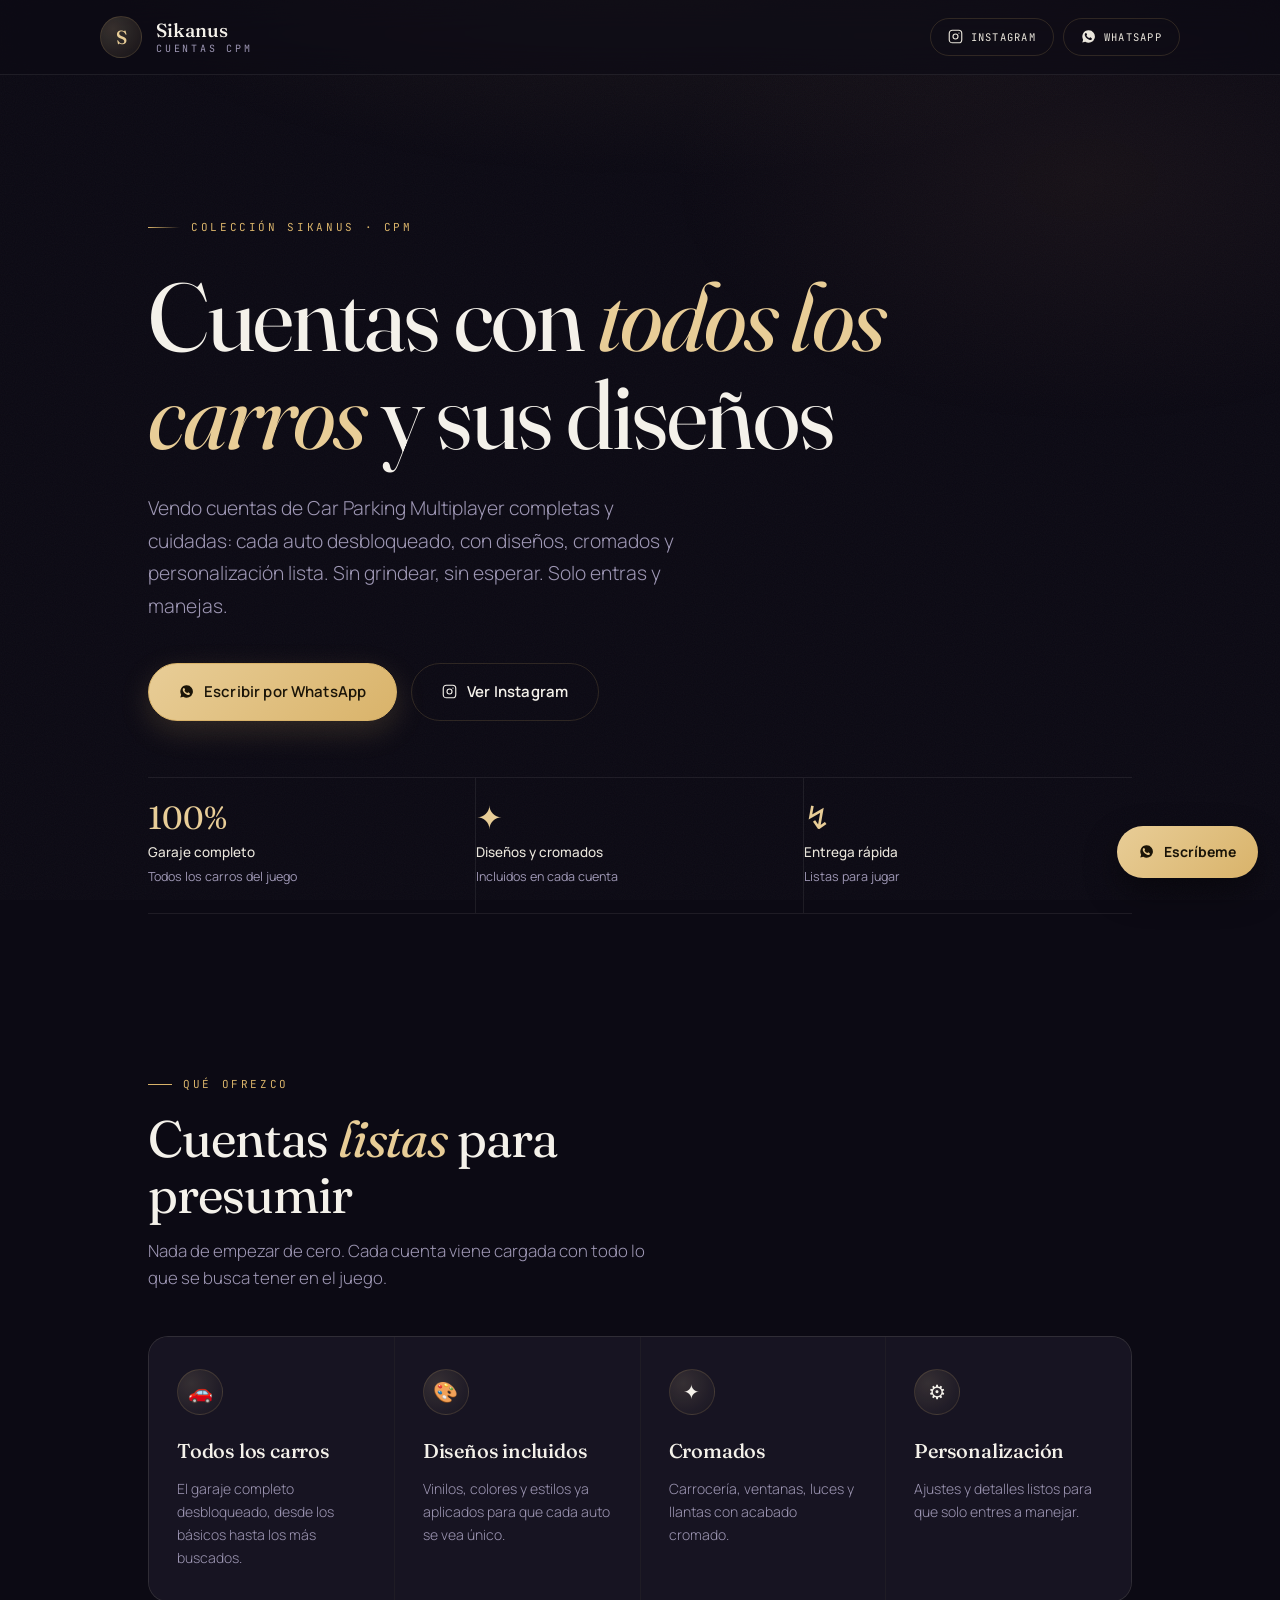
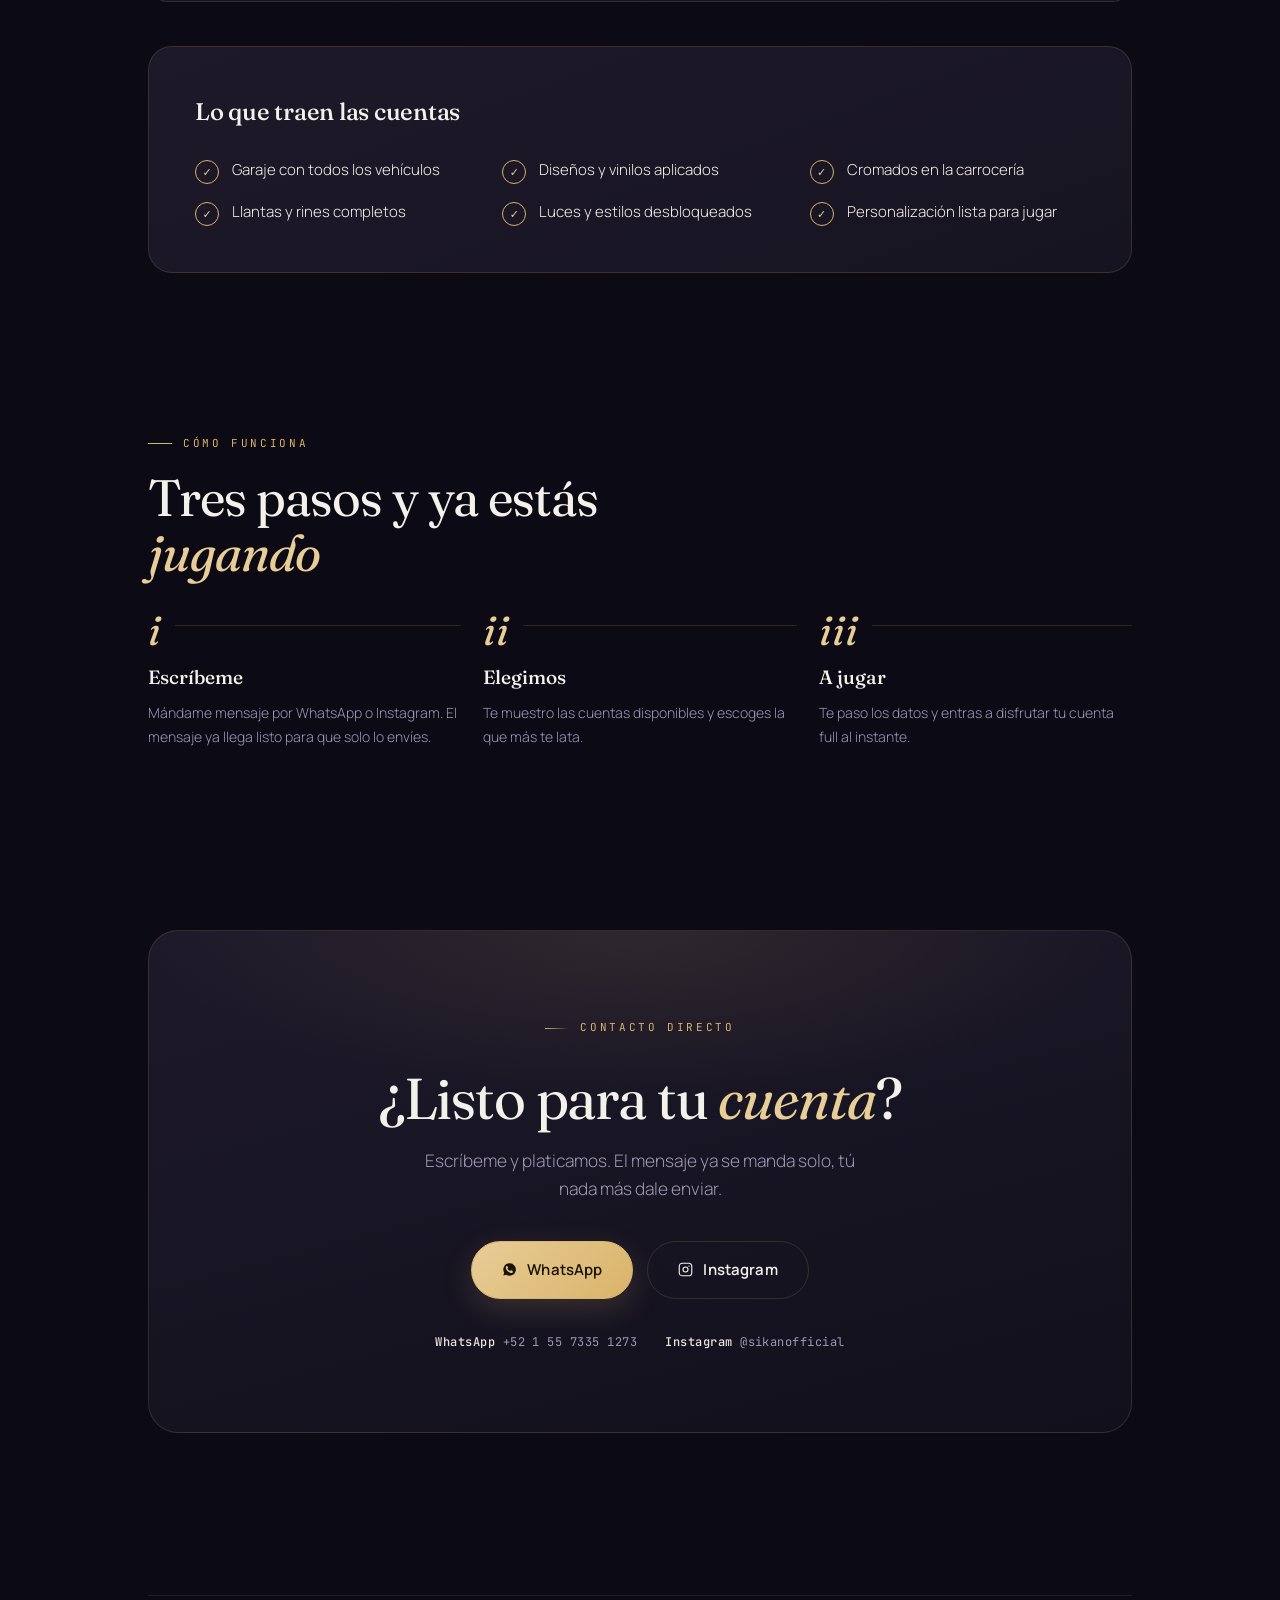
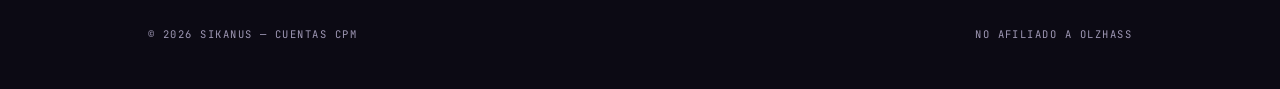
==== commit 5f664a98: "Update index.html" ====
--- a/index.html
+++ b/index.html
@@ -4,117 +4,120 @@
 <meta charset="UTF-8">
 <meta name="viewport" content="width=device-width, initial-scale=1.0">
 <title>Sikanus — Cuentas de Car Parking Multiplayer</title>
-<meta name="description" content="Cuentas de Car Parking Multiplayer con todos los carros y diseños. Contáctame por WhatsApp o Instagram.">
+<meta name="description" content="Cuentas de Car Parking Multiplayer con todos los carros y diseños. Contacto por WhatsApp o Instagram.">
 <meta property="og:title" content="Sikanus — Cuentas CPM full">
 <meta property="og:description" content="Cuentas con todos los carros y diseños listas para jugar.">
+<meta property="og:image" content="https://i.postimg.cc/25Z4JJJk/skn-image.png">
+<link rel="icon" type="image/png" href="https://i.postimg.cc/25Z4JJJk/skn-image.png">
+<link rel="apple-touch-icon" href="https://i.postimg.cc/25Z4JJJk/skn-image.png">
 <link rel="preconnect" href="https://fonts.googleapis.com">
 <link rel="preconnect" href="https://fonts.gstatic.com" crossorigin>
-<link href="https://fonts.googleapis.com/css2?family=Bricolage+Grotesque:opsz,wght@12..96,500;12..96,700;12..96,800&family=Instrument+Sans:wght@400;500;600&family=JetBrains+Mono:wght@400;500&display=swap" rel="stylesheet">
+<link href="https://fonts.googleapis.com/css2?family=Fraunces:opsz,wght@9..144,400;9..144,500;9..144,600&family=Manrope:wght@300;400;500;600;700&family=JetBrains+Mono:wght@400;500&display=swap" rel="stylesheet">
 <style>
 :root{
-  --noche:#120E22;
-  --noche-2:#1A1430;
-  --carta:#211A3A;
-  --carta-viva:#2A2148;
-  --niebla:#B9AEDD;
-  --blanco:#F6F3FF;
-  --ambar:#FFC66B;
-  --rosa:#FF6E9C;
-  --morado:#A98BFF;
-  --verde:#5FE3A6;
-  --linea:rgba(185,174,221,.15);
-  --linea-viva:rgba(255,198,107,.5);
-  --display:'Bricolage Grotesque',system-ui,sans-serif;
-  --texto:'Instrument Sans',system-ui,sans-serif;
+  --tinta:#0C0A14;
+  --tinta-2:#12101D;
+  --panel:#171422;
+  --panel-2:#1D1929;
+  --humo:#9E97B4;
+  --hueso:#F4F1EA;
+  --marfil:#EAE6DC;
+  --oro:#D9B36A;
+  --oro-claro:#E8CD97;
+  --cobre:#C98A5E;
+  --linea:rgba(217,179,106,.16);
+  --linea-suave:rgba(244,241,234,.08);
+  --serif:'Fraunces',Georgia,serif;
+  --sans:'Manrope',system-ui,sans-serif;
   --mono:'JetBrains Mono',ui-monospace,monospace;
 }
 *{box-sizing:border-box;margin:0;padding:0}
 html{-webkit-text-size-adjust:100%;scroll-behavior:smooth}
-body{background:var(--noche);color:var(--blanco);font-family:var(--texto);line-height:1.55;min-height:100svh;overflow-x:hidden}
-.aurora{position:fixed;inset:-20%;z-index:0;pointer-events:none;filter:blur(100px);opacity:.55}
-.aurora span{position:absolute;display:block;border-radius:50%}
-.aurora .a1{width:52vmax;height:52vmax;left:-14vmax;top:-18vmax;background:radial-gradient(circle,#5A34A6 0%,rgba(90,52,166,0) 68%);animation:flotar1 30s ease-in-out infinite}
-.aurora .a2{width:44vmax;height:44vmax;right:-12vmax;top:8vmax;background:radial-gradient(circle,#A63F7A 0%,rgba(166,63,122,0) 66%);animation:flotar2 36s ease-in-out infinite}
-.aurora .a3{width:38vmax;height:38vmax;left:30vmax;bottom:-20vmax;background:radial-gradient(circle,#2E5AA6 0%,rgba(46,90,166,0) 70%);animation:flotar3 42s ease-in-out infinite}
-@keyframes flotar1{50%{transform:translate3d(8vmax,6vmax,0) scale(1.14)}}
-@keyframes flotar2{50%{transform:translate3d(-9vmax,-5vmax,0) scale(1.1)}}
-@keyframes flotar3{50%{transform:translate3d(6vmax,-7vmax,0) scale(1.16)}}
-.grano{position:fixed;inset:0;z-index:1;pointer-events:none;opacity:.05;background-image:url("data:image/svg+xml,%3Csvg xmlns='http://www.w3.org/2000/svg' width='160' height='160'%3E%3Cfilter id='n'%3E%3CfeTurbulence type='fractalNoise' baseFrequency='.85' numOctaves='3'/%3E%3C/filter%3E%3Crect width='160' height='160' filter='url(%23n)'/%3E%3C/svg%3E")}
-.envoltura{position:relative;z-index:2;max-width:1120px;margin:0 auto;padding:0 clamp(20px,5vw,44px)}
-header.top{position:sticky;top:0;z-index:20;backdrop-filter:blur(14px);background:rgba(18,14,34,.72);border-bottom:1px solid var(--linea)}
-.top-fila{display:flex;align-items:center;gap:13px;padding:14px 0}
-.monograma{width:40px;height:40px;flex:none;display:grid;place-items:center;border:1px solid var(--linea);border-radius:12px;background:linear-gradient(135deg,rgba(255,198,107,.16),rgba(169,139,255,.12));font-family:var(--display);font-weight:800;font-size:16px;color:var(--ambar)}
-.marca{font-family:var(--display);font-weight:700;font-size:16px;line-height:1.2}
-.marca span{display:block;font-family:var(--mono);font-weight:400;font-size:10.5px;letter-spacing:.16em;text-transform:uppercase;color:var(--niebla)}
+body{background:var(--tinta);color:var(--hueso);font-family:var(--sans);font-weight:400;line-height:1.6;min-height:100svh;overflow-x:hidden;-webkit-font-smoothing:antialiased}
+.brillo{position:fixed;inset:0;z-index:0;pointer-events:none;background:radial-gradient(ellipse 80% 50% at 50% -10%,rgba(217,179,106,.08),transparent 60%),radial-gradient(ellipse 60% 50% at 85% 20%,rgba(201,138,94,.06),transparent 55%)}
+.textura{position:fixed;inset:0;z-index:1;pointer-events:none;opacity:.035;background-image:url("data:image/svg+xml,%3Csvg xmlns='http://www.w3.org/2000/svg' width='140' height='140'%3E%3Cfilter id='n'%3E%3CfeTurbulence type='fractalNoise' baseFrequency='.9' numOctaves='2'/%3E%3C/filter%3E%3Crect width='140' height='140' filter='url(%23n)'/%3E%3C/svg%3E")}
+.envoltura{position:relative;z-index:2;max-width:1080px;margin:0 auto;padding:0 clamp(22px,5vw,48px)}
+header.top{position:sticky;top:0;z-index:20;backdrop-filter:blur(16px);background:rgba(12,10,20,.6);border-bottom:1px solid var(--linea-suave)}
+.top-fila{display:flex;align-items:center;gap:14px;padding:16px 0}
+.monograma{width:42px;height:42px;flex:none;display:grid;place-items:center;border:1px solid var(--linea);border-radius:50%;background:radial-gradient(circle at 30% 30%,rgba(232,205,151,.2),rgba(217,179,106,.05));font-family:var(--serif);font-weight:500;font-size:19px;color:var(--oro-claro)}
+.marca{font-family:var(--serif);font-weight:500;font-size:19px;letter-spacing:.01em;line-height:1.1}
+.marca span{display:block;font-family:var(--mono);font-weight:400;font-size:10px;letter-spacing:.28em;text-transform:uppercase;color:var(--humo);margin-top:2px}
 .top-cta{margin-left:auto;display:flex;gap:9px}
-.mini-btn{display:inline-flex;align-items:center;gap:7px;border:1px solid var(--linea);border-radius:999px;padding:9px 15px;font-family:var(--mono);font-size:11px;letter-spacing:.08em;text-transform:uppercase;color:var(--blanco);text-decoration:none;transition:border-color .2s,background .2s}
-.mini-btn:hover{border-color:var(--linea-viva);background:rgba(245,242,255,.05)}
-.mini-btn.wa{background:var(--verde);border-color:var(--verde);color:#04321F}
-.mini-btn.wa:hover{background:#79EEB8}
+.mini-btn{display:inline-flex;align-items:center;gap:8px;border:1px solid var(--linea);border-radius:999px;padding:10px 17px;font-family:var(--mono);font-size:10.5px;letter-spacing:.12em;text-transform:uppercase;color:var(--marfil);text-decoration:none;transition:border-color .3s,background .3s,color .3s}
+.mini-btn:hover{border-color:var(--oro);background:rgba(217,179,106,.08);color:var(--oro-claro)}
 .icono{width:15px;height:15px;flex:none}
-.hero{padding:clamp(60px,12vh,120px) 0 clamp(44px,7vh,80px);position:relative}
-.badge{display:inline-flex;align-items:center;gap:9px;border:1px solid var(--linea);border-radius:999px;padding:8px 15px;font-family:var(--mono);font-size:11px;letter-spacing:.14em;text-transform:uppercase;color:var(--niebla);margin-bottom:26px;background:rgba(245,242,255,.03)}
-.pulso{width:7px;height:7px;border-radius:50%;background:var(--verde);animation:latido 2.4s ease-out infinite}
-@keyframes latido{0%{box-shadow:0 0 0 0 rgba(95,227,166,.5)}70%{box-shadow:0 0 0 11px rgba(95,227,166,0)}100%{box-shadow:0 0 0 0 rgba(95,227,166,0)}}
-h1{font-family:var(--display);font-weight:800;font-size:clamp(2.7rem,10vw,6.4rem);line-height:.9;letter-spacing:-.045em;max-width:15ch}
-h1 .grad{background:linear-gradient(100deg,var(--ambar),var(--rosa) 55%,var(--morado));-webkit-background-clip:text;background-clip:text;-webkit-text-fill-color:transparent}
-.hero p.intro{max-width:52ch;color:var(--niebla);margin-top:24px;font-size:clamp(1.05rem,2.4vw,1.25rem)}
-.hero-cta{display:flex;flex-wrap:wrap;gap:12px;margin-top:36px}
-.btn{cursor:pointer;border-radius:14px;padding:15px 26px;font-family:var(--texto);font-weight:600;font-size:15px;border:1px solid var(--linea);background:transparent;color:var(--blanco);transition:transform .2s,border-color .2s,background .2s;text-decoration:none;display:inline-flex;align-items:center;gap:10px}
-.btn:hover{transform:translateY(-2px);border-color:var(--linea-viva)}
-.btn-wa{background:var(--verde);border-color:var(--verde);color:#04321F}
-.btn-wa:hover{background:#79EEB8;border-color:#79EEB8}
-.btn-ig{background:linear-gradient(120deg,#F58529,#DD2A7B 55%,#8134AF);border:none;color:#fff}
-.tira{display:flex;flex-wrap:wrap;gap:10px 26px;margin-top:40px;padding-top:26px;border-top:1px solid var(--linea)}
-.tira-item{display:flex;align-items:center;gap:10px;font-family:var(--mono);font-size:12px;color:var(--niebla)}
-.tira-item b{color:var(--blanco);font-weight:500}
-.tira-item .n{font-family:var(--display);font-weight:800;font-size:1.4rem;color:var(--ambar);line-height:1}
-.seccion{padding:clamp(40px,7vh,72px) 0}
-.seccion-eti{font-family:var(--mono);font-size:11.5px;letter-spacing:.22em;text-transform:uppercase;color:var(--ambar);margin-bottom:14px}
-.seccion h2{font-family:var(--display);font-weight:700;font-size:clamp(1.8rem,5vw,2.9rem);letter-spacing:-.03em;max-width:20ch}
-.seccion h2 + p{color:var(--niebla);margin-top:14px;max-width:56ch;font-size:1.05rem}
-.rejilla{display:grid;grid-template-columns:repeat(auto-fit,minmax(230px,1fr));gap:16px;margin-top:34px}
-.feat{background:var(--carta);border:1px solid var(--linea);border-radius:18px;padding:24px;transition:transform .2s,border-color .2s,background .2s}
-.feat:hover{transform:translateY(-4px);border-color:var(--linea-viva);background:var(--carta-viva)}
-.feat-ico{width:44px;height:44px;border-radius:12px;display:grid;place-items:center;margin-bottom:16px;font-size:22px;background:linear-gradient(135deg,rgba(255,198,107,.18),rgba(169,139,255,.14))}
-.feat h3{font-family:var(--display);font-weight:700;font-size:1.15rem;letter-spacing:-.01em;margin-bottom:8px}
-.feat p{color:var(--niebla);font-size:14px}
-.incluye{background:var(--carta);border:1px solid var(--linea);border-radius:22px;padding:clamp(24px,4vw,40px);margin-top:34px}
-.incluye h3{font-family:var(--display);font-weight:700;font-size:1.3rem;margin-bottom:20px}
-.lista-check{display:grid;grid-template-columns:repeat(auto-fit,minmax(220px,1fr));gap:12px 26px}
-.lista-check div{display:flex;align-items:flex-start;gap:11px;font-size:14.5px}
-.lista-check .tick{flex:none;width:22px;height:22px;border-radius:7px;display:grid;place-items:center;background:rgba(95,227,166,.15);color:var(--verde);font-size:12px;margin-top:1px}
-.pasos{display:grid;grid-template-columns:repeat(auto-fit,minmax(210px,1fr));gap:16px;margin-top:34px;counter-reset:paso}
-.paso{position:relative;background:var(--carta);border:1px solid var(--linea);border-radius:18px;padding:26px 22px 22px}
-.paso::before{counter-increment:paso;content:"0" counter(paso);position:absolute;top:18px;right:20px;font-family:var(--display);font-weight:800;font-size:2.4rem;color:rgba(255,198,107,.16);line-height:1}
-.paso h3{font-family:var(--display);font-weight:700;font-size:1.1rem;margin-bottom:8px;padding-right:40px}
-.paso p{color:var(--niebla);font-size:14px}
-.contacto{position:relative;text-align:center;background:linear-gradient(160deg,var(--carta-viva),var(--carta));border:1px solid var(--linea-viva);border-radius:26px;padding:clamp(34px,6vw,60px) clamp(24px,5vw,50px);margin-top:20px;overflow:hidden}
-.contacto::after{content:"";position:absolute;inset:0;background:radial-gradient(circle at 50% -20%,rgba(255,198,107,.14),transparent 60%);pointer-events:none}
-.contacto h2{font-family:var(--display);font-weight:800;font-size:clamp(1.9rem,6vw,3.3rem);letter-spacing:-.03em;position:relative}
-.contacto p{color:var(--niebla);margin-top:14px;max-width:48ch;margin-inline:auto;position:relative;font-size:1.05rem}
-.contacto-cta{display:flex;flex-wrap:wrap;gap:13px;justify-content:center;margin-top:32px;position:relative}
-.dato-contacto{margin-top:26px;font-family:var(--mono);font-size:12.5px;color:var(--niebla);position:relative;display:flex;flex-wrap:wrap;gap:6px 20px;justify-content:center}
-.dato-contacto b{color:var(--blanco);font-weight:500}
-footer{border-top:1px solid var(--linea);padding:26px 0 40px;margin-top:clamp(40px,7vh,72px);font-family:var(--mono);font-size:11px;letter-spacing:.1em;text-transform:uppercase;color:var(--niebla);display:flex;flex-wrap:wrap;gap:10px 24px;justify-content:space-between}
-.fab{position:fixed;right:20px;bottom:20px;z-index:40;display:inline-flex;align-items:center;gap:9px;background:var(--verde);color:#04321F;border-radius:999px;padding:14px 20px;font-family:var(--texto);font-weight:700;font-size:14px;text-decoration:none;box-shadow:0 12px 30px rgba(0,0,0,.35);transition:transform .2s;animation:aparecerFab .5s ease .8s both}
-.fab:hover{transform:translateY(-3px) scale(1.03)}
-@keyframes aparecerFab{from{transform:translateY(20px);opacity:0}to{transform:translateY(0);opacity:1}}
-a:focus-visible,button:focus-visible{outline:2px solid var(--ambar);outline-offset:3px}
+.hero{padding:clamp(72px,15vh,150px) 0 clamp(50px,9vh,100px)}
+.kicker{display:inline-flex;align-items:center;gap:11px;font-family:var(--mono);font-size:11px;letter-spacing:.24em;text-transform:uppercase;color:var(--oro);margin-bottom:32px}
+.kicker::before{content:"";width:32px;height:1px;background:linear-gradient(90deg,var(--oro),transparent)}
+h1{font-family:var(--serif);font-weight:400;font-size:clamp(2.9rem,9vw,6rem);line-height:1.02;letter-spacing:-.02em;max-width:16ch}
+h1 em{font-style:italic;color:var(--oro-claro)}
+.hero p.intro{max-width:50ch;color:var(--humo);margin-top:28px;font-size:clamp(1.05rem,2.2vw,1.2rem);font-weight:300;line-height:1.7}
+.hero-cta{display:flex;flex-wrap:wrap;gap:14px;margin-top:40px}
+.btn{cursor:pointer;border-radius:999px;padding:16px 30px;font-family:var(--sans);font-weight:600;font-size:15px;border:1px solid var(--linea);background:transparent;color:var(--hueso);transition:transform .3s cubic-bezier(.19,1,.22,1),border-color .3s,background .3s,color .3s;text-decoration:none;display:inline-flex;align-items:center;gap:10px;letter-spacing:.01em}
+.btn:hover{transform:translateY(-2px)}
+.btn-oro{background:linear-gradient(135deg,var(--oro-claro),var(--oro));border-color:var(--oro);color:#1A1408;box-shadow:0 10px 30px rgba(217,179,106,.18)}
+.btn-oro:hover{box-shadow:0 14px 38px rgba(217,179,106,.28)}
+.btn-linea:hover{border-color:var(--oro);color:var(--oro-claro);background:rgba(217,179,106,.06)}
+.tira{display:flex;flex-wrap:wrap;gap:0;margin-top:56px;border-top:1px solid var(--linea-suave);border-bottom:1px solid var(--linea-suave)}
+.tira-item{flex:1 1 160px;padding:24px 26px 24px 0;border-right:1px solid var(--linea-suave)}
+.tira-item:last-child{border-right:none}
+.tira-item .n{font-family:var(--serif);font-weight:400;font-size:2rem;color:var(--oro-claro);line-height:1;display:block;margin-bottom:8px}
+.tira-item b{font-weight:500;font-size:13.5px;color:var(--marfil);display:block}
+.tira-item small{color:var(--humo);font-size:12.5px}
+.seccion{padding:clamp(50px,9vh,90px) 0}
+.seccion-cab{max-width:52ch}
+.seccion-eti{font-family:var(--mono);font-size:11px;letter-spacing:.24em;text-transform:uppercase;color:var(--oro);margin-bottom:18px;display:flex;align-items:center;gap:11px}
+.seccion-eti::before{content:"";width:24px;height:1px;background:var(--oro)}
+.seccion h2{font-family:var(--serif);font-weight:400;font-size:clamp(2rem,5.5vw,3.2rem);letter-spacing:-.02em;line-height:1.08}
+.seccion h2 em{font-style:italic;color:var(--oro-claro)}
+.seccion-cab p{color:var(--humo);margin-top:16px;font-size:1.05rem;font-weight:300}
+.rejilla{display:grid;grid-template-columns:repeat(auto-fit,minmax(240px,1fr));gap:1px;margin-top:44px;background:var(--linea-suave);border:1px solid var(--linea-suave);border-radius:20px;overflow:hidden}
+.feat{background:var(--panel);padding:32px 28px;transition:background .35s}
+.feat:hover{background:var(--panel-2)}
+.feat-ico{width:46px;height:46px;border-radius:50%;display:grid;place-items:center;margin-bottom:20px;font-size:20px;border:1px solid var(--linea);background:radial-gradient(circle at 30% 30%,rgba(232,205,151,.15),transparent)}
+.feat h3{font-family:var(--serif);font-weight:500;font-size:1.25rem;letter-spacing:-.01em;margin-bottom:10px}
+.feat p{color:var(--humo);font-size:14px;font-weight:300;line-height:1.65}
+.incluye{background:linear-gradient(160deg,var(--panel-2),var(--panel));border:1px solid var(--linea);border-radius:24px;padding:clamp(28px,4vw,46px);margin-top:44px}
+.incluye h3{font-family:var(--serif);font-weight:500;font-size:1.5rem;margin-bottom:26px;letter-spacing:-.01em}
+.lista-check{display:grid;grid-template-columns:repeat(auto-fit,minmax(230px,1fr));gap:16px 32px}
+.lista-check div{display:flex;align-items:flex-start;gap:13px;font-size:15px;font-weight:300}
+.lista-check .tick{flex:none;width:24px;height:24px;border-radius:50%;display:grid;place-items:center;border:1px solid var(--oro);color:var(--oro-claro);font-size:11px;margin-top:2px}
+.pasos{display:grid;grid-template-columns:repeat(auto-fit,minmax(220px,1fr));gap:22px;margin-top:44px}
+.paso{position:relative;padding-top:30px;border-top:1px solid var(--linea)}
+.paso .num{position:absolute;top:-16px;left:0;font-family:var(--serif);font-style:italic;font-weight:400;font-size:2.6rem;color:var(--oro-claro);line-height:1;background:var(--tinta);padding-right:14px}
+.paso h3{font-family:var(--serif);font-weight:500;font-size:1.2rem;margin-bottom:9px;margin-top:6px}
+.paso p{color:var(--humo);font-size:14px;font-weight:300;line-height:1.65}
+.contacto{position:relative;text-align:center;background:linear-gradient(165deg,var(--panel-2),var(--tinta-2));border:1px solid var(--linea);border-radius:30px;padding:clamp(44px,7vw,80px) clamp(26px,5vw,60px);margin-top:20px;overflow:hidden}
+.contacto::before{content:"";position:absolute;top:-40%;left:50%;transform:translateX(-50%);width:120%;height:80%;background:radial-gradient(ellipse at center,rgba(217,179,106,.1),transparent 60%);pointer-events:none}
+.contacto .kicker{justify-content:center}
+.contacto .kicker::before{width:24px}
+.contacto h2{font-family:var(--serif);font-weight:400;font-size:clamp(2.1rem,6vw,3.6rem);letter-spacing:-.02em;position:relative;line-height:1.05}
+.contacto h2 em{font-style:italic;color:var(--oro-claro)}
+.contacto p{color:var(--humo);margin-top:18px;max-width:46ch;margin-inline:auto;position:relative;font-weight:300;font-size:1.08rem}
+.contacto-cta{display:flex;flex-wrap:wrap;gap:14px;justify-content:center;margin-top:38px;position:relative}
+.dato-contacto{margin-top:34px;font-family:var(--mono);font-size:12px;color:var(--humo);position:relative;display:flex;flex-wrap:wrap;gap:8px 28px;justify-content:center;letter-spacing:.04em}
+.dato-contacto b{color:var(--marfil);font-weight:500}
+footer{border-top:1px solid var(--linea-suave);padding:30px 0 46px;margin-top:clamp(50px,9vh,90px);font-family:var(--mono);font-size:10.5px;letter-spacing:.14em;text-transform:uppercase;color:var(--humo);display:flex;flex-wrap:wrap;gap:12px 26px;justify-content:space-between}
+.fab{position:fixed;right:22px;bottom:22px;z-index:40;display:inline-flex;align-items:center;gap:10px;background:linear-gradient(135deg,var(--oro-claro),var(--oro));color:#1A1408;border-radius:999px;padding:15px 22px;font-family:var(--sans);font-weight:700;font-size:14px;text-decoration:none;box-shadow:0 14px 34px rgba(0,0,0,.4);transition:transform .3s cubic-bezier(.19,1,.22,1);animation:subirFab .6s ease .9s both}
+.fab:hover{transform:translateY(-3px)}
+@keyframes subirFab{from{transform:translateY(24px);opacity:0}to{transform:translateY(0);opacity:1}}
+a:focus-visible,button:focus-visible{outline:2px solid var(--oro);outline-offset:3px}
 @media (max-width:560px){
   .top-cta .txt{display:none}
   .fab .txt{display:none}
-  .fab{padding:15px}
+  .fab{padding:16px}
+  .tira-item{border-right:none;border-bottom:1px solid var(--linea-suave);padding-right:0}
+  .tira-item:last-child{border-bottom:none}
 }
 @media (prefers-reduced-motion:reduce){
-  .aurora span,.pulso,.fab{animation:none}
-  .feat:hover,.btn:hover,.paso:hover{transform:none}
+  .fab{animation:none}
+  .feat:hover,.btn:hover,.fab:hover{transform:none}
 }
 </style>
 </head>
 <body>
-<div class="aurora"><span class="a1"></span><span class="a2"></span><span class="a3"></span></div>
-<div class="grano"></div>
+<div class="brillo"></div>
+<div class="textura"></div>
 
 <header class="top">
   <div class="envoltura top-fila">
@@ -122,10 +125,10 @@
     <div class="marca">Sikanus<span>Cuentas CPM</span></div>
     <div class="top-cta">
       <a class="mini-btn" id="ig-top" href="#" target="_blank" rel="noopener">
-        <svg class="icono" viewBox="0 0 24 24" fill="none" stroke="currentColor" stroke-width="2"><rect x="2" y="2" width="20" height="20" rx="5"/><circle cx="12" cy="12" r="4"/><circle cx="17.5" cy="6.5" r="1" fill="currentColor" stroke="none"/></svg>
+        <svg class="icono" viewBox="0 0 24 24" fill="none" stroke="currentColor" stroke-width="1.8"><rect x="2" y="2" width="20" height="20" rx="5"/><circle cx="12" cy="12" r="4"/><circle cx="17.5" cy="6.5" r="1" fill="currentColor" stroke="none"/></svg>
         <span class="txt">Instagram</span>
       </a>
-      <a class="mini-btn wa" id="wa-top" href="#" target="_blank" rel="noopener">
+      <a class="mini-btn" id="wa-top" href="#" target="_blank" rel="noopener">
         <svg class="icono" viewBox="0 0 24 24" fill="currentColor"><path d="M12 2a10 10 0 0 0-8.6 15l-1.3 4.6 4.7-1.2A10 10 0 1 0 12 2Zm5.8 14.1c-.2.7-1.4 1.3-2 1.4-.5.1-1.2.1-1.9-.1-.4-.1-1-.3-1.7-.6-3-1.3-4.9-4.3-5-4.5-.2-.2-1.2-1.6-1.2-3 0-1.5.7-2.2 1-2.5.2-.3.5-.3.7-.3h.5c.2 0 .4 0 .6.5l.8 1.9c.1.2.1.4 0 .5l-.4.5-.3.3c-.1.1-.3.3-.1.6.2.3.8 1.3 1.7 2.1 1.1 1 2.1 1.3 2.4 1.4.3.1.5.1.6-.1l.7-.8c.2-.2.4-.2.6-.1l1.8.9c.3.1.4.2.5.3.1.2.1.6-.1 1.2Z"/></svg>
         <span class="txt">WhatsApp</span>
       </a>
@@ -135,35 +138,37 @@
 
 <main class="envoltura">
   <section class="hero">
-    <div class="badge"><span class="pulso"></span> Cuentas disponibles ahora</div>
-    <h1>Cuentas de CPM con <span class="grad">todos los carros</span> y diseños</h1>
-    <p class="intro">Vendo cuentas de Car Parking Multiplayer completas: cada auto desbloqueado, con diseños, cromados y personalización lista. Solo entras y juegas. Escríbeme por WhatsApp o Instagram y platicamos.</p>
+    <div class="kicker">Colección Sikanus · CPM</div>
+    <h1>Cuentas con <em>todos los carros</em> y sus diseños</h1>
+    <p class="intro">Vendo cuentas de Car Parking Multiplayer completas y cuidadas: cada auto desbloqueado, con diseños, cromados y personalización lista. Sin grindear, sin esperar. Solo entras y manejas.</p>
     <div class="hero-cta">
-      <a class="btn btn-wa" id="wa-hero" href="#" target="_blank" rel="noopener">
+      <a class="btn btn-oro" id="wa-hero" href="#" target="_blank" rel="noopener">
         <svg class="icono" viewBox="0 0 24 24" fill="currentColor"><path d="M12 2a10 10 0 0 0-8.6 15l-1.3 4.6 4.7-1.2A10 10 0 1 0 12 2Zm5.8 14.1c-.2.7-1.4 1.3-2 1.4-.5.1-1.2.1-1.9-.1-.4-.1-1-.3-1.7-.6-3-1.3-4.9-4.3-5-4.5-.2-.2-1.2-1.6-1.2-3 0-1.5.7-2.2 1-2.5.2-.3.5-.3.7-.3h.5c.2 0 .4 0 .6.5l.8 1.9c.1.2.1.4 0 .5l-.4.5-.3.3c-.1.1-.3.3-.1.6.2.3.8 1.3 1.7 2.1 1.1 1 2.1 1.3 2.4 1.4.3.1.5.1.6-.1l.7-.8c.2-.2.4-.2.6-.1l1.8.9c.3.1.4.2.5.3.1.2.1.6-.1 1.2Z"/></svg>
         Escribir por WhatsApp
       </a>
-      <a class="btn btn-ig" id="ig-hero" href="#" target="_blank" rel="noopener">
-        <svg class="icono" viewBox="0 0 24 24" fill="none" stroke="currentColor" stroke-width="2"><rect x="2" y="2" width="20" height="20" rx="5"/><circle cx="12" cy="12" r="4"/><circle cx="17.5" cy="6.5" r="1" fill="currentColor" stroke="none"/></svg>
+      <a class="btn btn-linea" id="ig-hero" href="#" target="_blank" rel="noopener">
+        <svg class="icono" viewBox="0 0 24 24" fill="none" stroke="currentColor" stroke-width="1.8"><rect x="2" y="2" width="20" height="20" rx="5"/><circle cx="12" cy="12" r="4"/><circle cx="17.5" cy="6.5" r="1" fill="currentColor" stroke="none"/></svg>
         Ver Instagram
       </a>
     </div>
     <div class="tira">
-      <div class="tira-item"><span class="n">100%</span><b>Carros desbloqueados</b></div>
-      <div class="tira-item"><span class="n">✓</span><b>Diseños y cromados incluidos</b></div>
-      <div class="tira-item"><span class="n">⚡</span><b>Entrega rápida</b></div>
+      <div class="tira-item"><span class="n">100%</span><b>Garaje completo</b><small>Todos los carros del juego</small></div>
+      <div class="tira-item"><span class="n">✦</span><b>Diseños y cromados</b><small>Incluidos en cada cuenta</small></div>
+      <div class="tira-item"><span class="n">↯</span><b>Entrega rápida</b><small>Listas para jugar</small></div>
     </div>
   </section>
 
   <section class="seccion">
-    <div class="seccion-eti">Qué ofrezco</div>
-    <h2>Cuentas listas para presumir</h2>
-    <p>Nada de empezar de cero ni grindear horas. Cada cuenta viene cargada con todo lo que quieres tener en el juego.</p>
+    <div class="seccion-cab">
+      <div class="seccion-eti">Qué ofrezco</div>
+      <h2>Cuentas <em>listas</em> para presumir</h2>
+      <p>Nada de empezar de cero. Cada cuenta viene cargada con todo lo que se busca tener en el juego.</p>
+    </div>
     <div class="rejilla">
       <div class="feat"><div class="feat-ico">🚗</div><h3>Todos los carros</h3><p>El garaje completo desbloqueado, desde los básicos hasta los más buscados.</p></div>
-      <div class="feat"><div class="feat-ico">🎨</div><h3>Diseños incluidos</h3><p>Vinilos, colores y estilos ya aplicados para que se vean únicos.</p></div>
-      <div class="feat"><div class="feat-ico">✨</div><h3>Cromados</h3><p>Carrocería, ventanas, luces y llantas con acabado cromado.</p></div>
-      <div class="feat"><div class="feat-ico">⚙️</div><h3>Personalización</h3><p>Ajustes y detalles listos para que solo entres a manejar.</p></div>
+      <div class="feat"><div class="feat-ico">🎨</div><h3>Diseños incluidos</h3><p>Vinilos, colores y estilos ya aplicados para que cada auto se vea único.</p></div>
+      <div class="feat"><div class="feat-ico">✦</div><h3>Cromados</h3><p>Carrocería, ventanas, luces y llantas con acabado cromado.</p></div>
+      <div class="feat"><div class="feat-ico">⚙</div><h3>Personalización</h3><p>Ajustes y detalles listos para que solo entres a manejar.</p></div>
     </div>
 
     <div class="incluye">
@@ -180,32 +185,35 @@
   </section>
 
   <section class="seccion">
-    <div class="seccion-eti">Cómo funciona</div>
-    <h2>Tres pasos y ya estás jugando</h2>
+    <div class="seccion-cab">
+      <div class="seccion-eti">Cómo funciona</div>
+      <h2>Tres pasos y ya estás <em>jugando</em></h2>
+    </div>
     <div class="pasos">
-      <div class="paso"><h3>Escríbeme</h3><p>Mándame mensaje por WhatsApp o Instagram. Ya llega listo diciendo que te interesa una cuenta.</p></div>
-      <div class="paso"><h3>Elegimos</h3><p>Te muestro las cuentas disponibles y escoges la que más te lata.</p></div>
-      <div class="paso"><h3>A jugar</h3><p>Te paso los datos y entras a disfrutar tu cuenta full al instante.</p></div>
+      <div class="paso"><span class="num">i</span><h3>Escríbeme</h3><p>Mándame mensaje por WhatsApp o Instagram. El mensaje ya llega listo para que solo lo envíes.</p></div>
+      <div class="paso"><span class="num">ii</span><h3>Elegimos</h3><p>Te muestro las cuentas disponibles y escoges la que más te lata.</p></div>
+      <div class="paso"><span class="num">iii</span><h3>A jugar</h3><p>Te paso los datos y entras a disfrutar tu cuenta full al instante.</p></div>
     </div>
   </section>
 
   <section class="seccion" id="contacto">
     <div class="contacto">
-      <h2>¿Listo para tu cuenta?</h2>
-      <p>Escríbeme y platicamos. El mensaje ya se manda solo con tu interés, tú solo dale enviar.</p>
+      <div class="kicker">Contacto directo</div>
+      <h2>¿Listo para tu <em>cuenta</em>?</h2>
+      <p>Escríbeme y platicamos. El mensaje ya se manda solo, tú nada más dale enviar.</p>
       <div class="contacto-cta">
-        <a class="btn btn-wa" id="wa-final" href="#" target="_blank" rel="noopener">
+        <a class="btn btn-oro" id="wa-final" href="#" target="_blank" rel="noopener">
           <svg class="icono" viewBox="0 0 24 24" fill="currentColor"><path d="M12 2a10 10 0 0 0-8.6 15l-1.3 4.6 4.7-1.2A10 10 0 1 0 12 2Zm5.8 14.1c-.2.7-1.4 1.3-2 1.4-.5.1-1.2.1-1.9-.1-.4-.1-1-.3-1.7-.6-3-1.3-4.9-4.3-5-4.5-.2-.2-1.2-1.6-1.2-3 0-1.5.7-2.2 1-2.5.2-.3.5-.3.7-.3h.5c.2 0 .4 0 .6.5l.8 1.9c.1.2.1.4 0 .5l-.4.5-.3.3c-.1.1-.3.3-.1.6.2.3.8 1.3 1.7 2.1 1.1 1 2.1 1.3 2.4 1.4.3.1.5.1.6-.1l.7-.8c.2-.2.4-.2.6-.1l1.8.9c.3.1.4.2.5.3.1.2.1.6-.1 1.2Z"/></svg>
           WhatsApp
         </a>
-        <a class="btn btn-ig" id="ig-final" href="#" target="_blank" rel="noopener">
-          <svg class="icono" viewBox="0 0 24 24" fill="none" stroke="currentColor" stroke-width="2"><rect x="2" y="2" width="20" height="20" rx="5"/><circle cx="12" cy="12" r="4"/><circle cx="17.5" cy="6.5" r="1" fill="currentColor" stroke="none"/></svg>
+        <a class="btn btn-linea" id="ig-final" href="#" target="_blank" rel="noopener">
+          <svg class="icono" viewBox="0 0 24 24" fill="none" stroke="currentColor" stroke-width="1.8"><rect x="2" y="2" width="20" height="20" rx="5"/><circle cx="12" cy="12" r="4"/><circle cx="17.5" cy="6.5" r="1" fill="currentColor" stroke="none"/></svg>
           Instagram
         </a>
       </div>
       <div class="dato-contacto">
-        <span><b>WhatsApp:</b> <span id="wa-num"></span></span>
-        <span><b>Instagram:</b> @sikanofficial</span>
+        <span><b>WhatsApp</b> <span id="wa-num"></span></span>
+        <span><b>Instagram</b> @sikanofficial</span>
       </div>
     </div>
   </section>
@@ -223,23 +231,15 @@
 
 <script>
 const config = {
-  marca: "Sikanus",
   whatsapp: "5215573351273",
   whatsappVisible: "+52 1 55 7335 1273",
   instagram: "https://www.instagram.com/sikanofficial?igsi=b2NiYTJiODVma2p5&utm_source=qr",
-  mensajeAuto: "Hola, soy Sikan y estoy interesado en una cuenta de CPM"
+  mensajeAuto: "Hola Sikan, vi tu página y estoy interesado en una cuenta de CPM con todos los carros y diseños. ¿Me pasas información?"
 };
 
 const enlaceWa = "https://wa.me/" + config.whatsapp + "?text=" + encodeURIComponent(config.mensajeAuto);
-
-["wa-top","wa-hero","wa-final","wa-fab"].forEach(id => {
-  const el = document.getElementById(id);
-  if (el) el.href = enlaceWa;
-});
-["ig-top","ig-hero","ig-final"].forEach(id => {
-  const el = document.getElementById(id);
-  if (el) el.href = config.instagram;
-});
+["wa-top","wa-hero","wa-final","wa-fab"].forEach(id => { const el = document.getElementById(id); if (el) el.href = enlaceWa; });
+["ig-top","ig-hero","ig-final"].forEach(id => { const el = document.getElementById(id); if (el) el.href = config.instagram; });
 document.getElementById("wa-num").textContent = config.whatsappVisible;
 document.getElementById("pie").textContent = "© " + new Date().getFullYear() + " Sikanus — Cuentas CPM";
 </script>
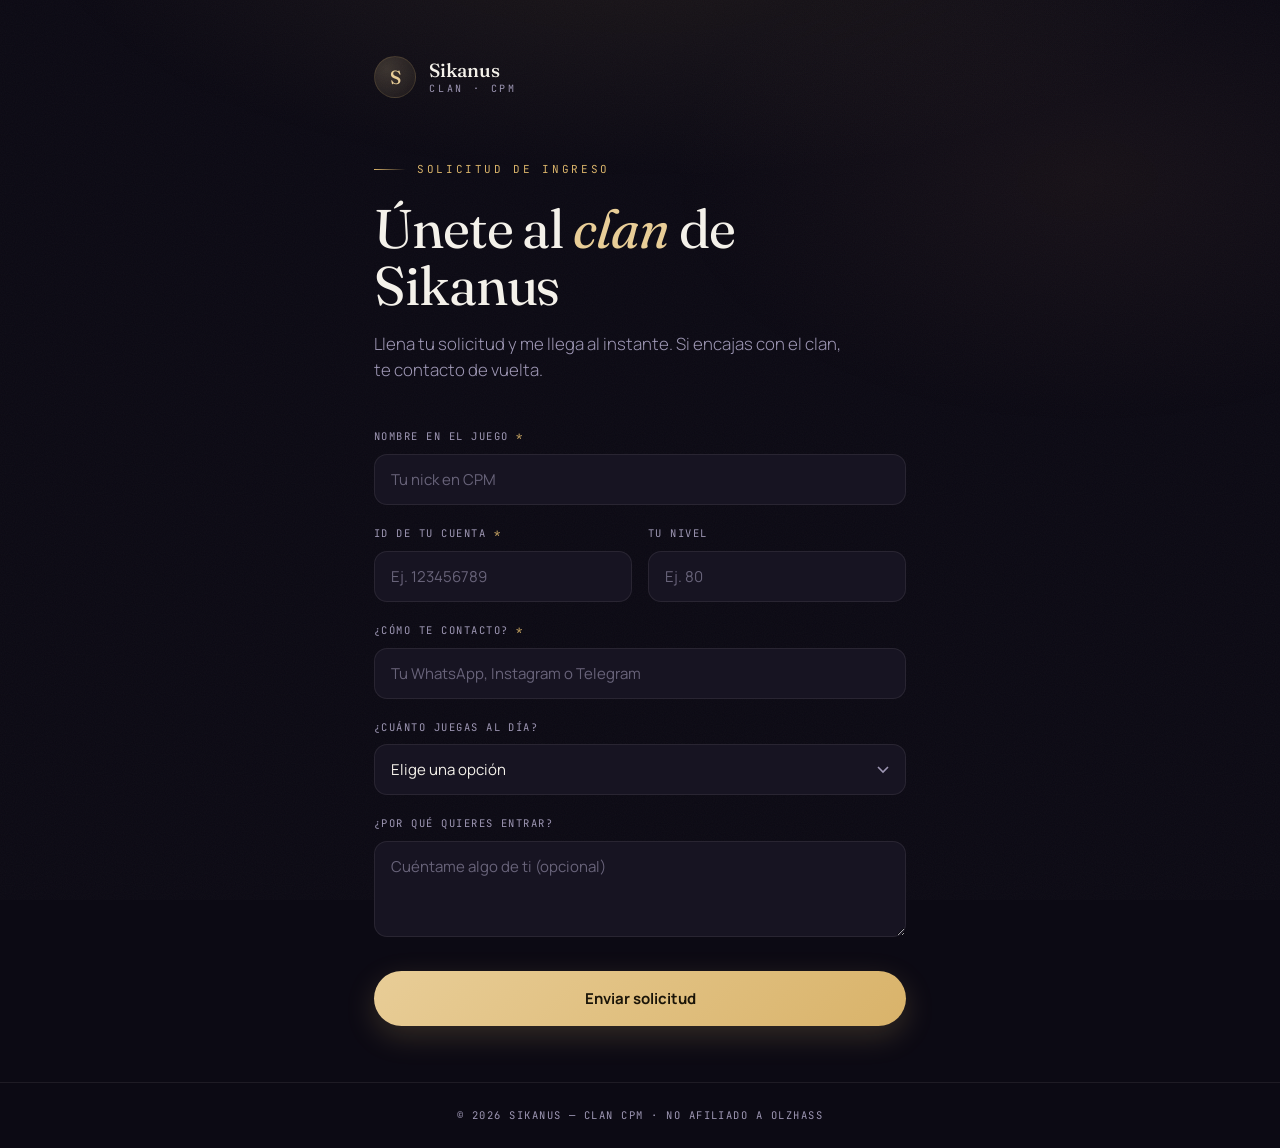
==== commit 0eff28a3: "Refactor index.html for Sikanus Clan page Updated the HTML structure and styles for the Sikanus Clan" ====
--- a/index.html
+++ b/index.html
@@ -3,10 +3,8 @@
 <head>
 <meta charset="UTF-8">
 <meta name="viewport" content="width=device-width, initial-scale=1.0">
-<title>Sikanus — Cuentas de Car Parking Multiplayer</title>
-<meta name="description" content="Cuentas de Car Parking Multiplayer con todos los carros y diseños. Contacto por WhatsApp o Instagram.">
-<meta property="og:title" content="Sikanus — Cuentas CPM full">
-<meta property="og:description" content="Cuentas con todos los carros y diseños listas para jugar.">
+<title>Sikanus Clan — Solicitud de ingreso</title>
+<meta name="description" content="Solicita tu ingreso al clan de Sikanus en Car Parking Multiplayer.">
 <meta property="og:image" content="https://i.postimg.cc/25Z4JJJk/skn-image.png">
 <link rel="icon" type="image/png" href="https://i.postimg.cc/25Z4JJJk/skn-image.png">
 <link rel="apple-touch-icon" href="https://i.postimg.cc/25Z4JJJk/skn-image.png">
@@ -15,233 +13,217 @@
 <link href="https://fonts.googleapis.com/css2?family=Fraunces:opsz,wght@9..144,400;9..144,500;9..144,600&family=Manrope:wght@300;400;500;600;700&family=JetBrains+Mono:wght@400;500&display=swap" rel="stylesheet">
 <style>
 :root{
-  --tinta:#0C0A14;
-  --tinta-2:#12101D;
-  --panel:#171422;
-  --panel-2:#1D1929;
-  --humo:#9E97B4;
-  --hueso:#F4F1EA;
-  --marfil:#EAE6DC;
-  --oro:#D9B36A;
-  --oro-claro:#E8CD97;
-  --cobre:#C98A5E;
-  --linea:rgba(217,179,106,.16);
-  --linea-suave:rgba(244,241,234,.08);
-  --serif:'Fraunces',Georgia,serif;
-  --sans:'Manrope',system-ui,sans-serif;
-  --mono:'JetBrains Mono',ui-monospace,monospace;
+  --tinta:#0C0A14;--tinta-2:#12101D;--panel:#171422;--panel-2:#1D1929;
+  --humo:#9E97B4;--hueso:#F4F1EA;--marfil:#EAE6DC;
+  --oro:#D9B36A;--oro-claro:#E8CD97;--verde:#5FE3A6;--rojo:#FF8080;
+  --linea:rgba(217,179,106,.16);--linea-suave:rgba(244,241,234,.08);
+  --serif:'Fraunces',Georgia,serif;--sans:'Manrope',system-ui,sans-serif;--mono:'JetBrains Mono',ui-monospace,monospace;
 }
 *{box-sizing:border-box;margin:0;padding:0}
 html{-webkit-text-size-adjust:100%;scroll-behavior:smooth}
-body{background:var(--tinta);color:var(--hueso);font-family:var(--sans);font-weight:400;line-height:1.6;min-height:100svh;overflow-x:hidden;-webkit-font-smoothing:antialiased}
-.brillo{position:fixed;inset:0;z-index:0;pointer-events:none;background:radial-gradient(ellipse 80% 50% at 50% -10%,rgba(217,179,106,.08),transparent 60%),radial-gradient(ellipse 60% 50% at 85% 20%,rgba(201,138,94,.06),transparent 55%)}
+body{background:var(--tinta);color:var(--hueso);font-family:var(--sans);line-height:1.6;min-height:100svh;overflow-x:hidden;-webkit-font-smoothing:antialiased;display:flex;flex-direction:column}
+.brillo{position:fixed;inset:0;z-index:0;pointer-events:none;background:radial-gradient(ellipse 80% 50% at 50% -10%,rgba(217,179,106,.09),transparent 60%),radial-gradient(ellipse 60% 50% at 85% 20%,rgba(201,138,94,.06),transparent 55%)}
 .textura{position:fixed;inset:0;z-index:1;pointer-events:none;opacity:.035;background-image:url("data:image/svg+xml,%3Csvg xmlns='http://www.w3.org/2000/svg' width='140' height='140'%3E%3Cfilter id='n'%3E%3CfeTurbulence type='fractalNoise' baseFrequency='.9' numOctaves='2'/%3E%3C/filter%3E%3Crect width='140' height='140' filter='url(%23n)'/%3E%3C/svg%3E")}
-.envoltura{position:relative;z-index:2;max-width:1080px;margin:0 auto;padding:0 clamp(22px,5vw,48px)}
-header.top{position:sticky;top:0;z-index:20;backdrop-filter:blur(16px);background:rgba(12,10,20,.6);border-bottom:1px solid var(--linea-suave)}
-.top-fila{display:flex;align-items:center;gap:14px;padding:16px 0}
+.envoltura{position:relative;z-index:2;width:100%;max-width:620px;margin:0 auto;padding:clamp(28px,6vw,56px) clamp(22px,5vw,44px);flex:1}
+.marca-top{display:flex;align-items:center;gap:13px;margin-bottom:clamp(34px,6vh,56px)}
 .monograma{width:42px;height:42px;flex:none;display:grid;place-items:center;border:1px solid var(--linea);border-radius:50%;background:radial-gradient(circle at 30% 30%,rgba(232,205,151,.2),rgba(217,179,106,.05));font-family:var(--serif);font-weight:500;font-size:19px;color:var(--oro-claro)}
-.marca{font-family:var(--serif);font-weight:500;font-size:19px;letter-spacing:.01em;line-height:1.1}
-.marca span{display:block;font-family:var(--mono);font-weight:400;font-size:10px;letter-spacing:.28em;text-transform:uppercase;color:var(--humo);margin-top:2px}
-.top-cta{margin-left:auto;display:flex;gap:9px}
-.mini-btn{display:inline-flex;align-items:center;gap:8px;border:1px solid var(--linea);border-radius:999px;padding:10px 17px;font-family:var(--mono);font-size:10.5px;letter-spacing:.12em;text-transform:uppercase;color:var(--marfil);text-decoration:none;transition:border-color .3s,background .3s,color .3s}
-.mini-btn:hover{border-color:var(--oro);background:rgba(217,179,106,.08);color:var(--oro-claro)}
-.icono{width:15px;height:15px;flex:none}
-.hero{padding:clamp(72px,15vh,150px) 0 clamp(50px,9vh,100px)}
-.kicker{display:inline-flex;align-items:center;gap:11px;font-family:var(--mono);font-size:11px;letter-spacing:.24em;text-transform:uppercase;color:var(--oro);margin-bottom:32px}
+.marca-top .txt{font-family:var(--serif);font-weight:500;font-size:19px;line-height:1.1}
+.marca-top .txt span{display:block;font-family:var(--mono);font-weight:400;font-size:10px;letter-spacing:.28em;text-transform:uppercase;color:var(--humo);margin-top:2px}
+.kicker{display:inline-flex;align-items:center;gap:11px;font-family:var(--mono);font-size:11px;letter-spacing:.24em;text-transform:uppercase;color:var(--oro);margin-bottom:22px}
 .kicker::before{content:"";width:32px;height:1px;background:linear-gradient(90deg,var(--oro),transparent)}
-h1{font-family:var(--serif);font-weight:400;font-size:clamp(2.9rem,9vw,6rem);line-height:1.02;letter-spacing:-.02em;max-width:16ch}
+h1{font-family:var(--serif);font-weight:400;font-size:clamp(2.2rem,7vw,3.4rem);line-height:1.05;letter-spacing:-.02em}
 h1 em{font-style:italic;color:var(--oro-claro)}
-.hero p.intro{max-width:50ch;color:var(--humo);margin-top:28px;font-size:clamp(1.05rem,2.2vw,1.2rem);font-weight:300;line-height:1.7}
-.hero-cta{display:flex;flex-wrap:wrap;gap:14px;margin-top:40px}
-.btn{cursor:pointer;border-radius:999px;padding:16px 30px;font-family:var(--sans);font-weight:600;font-size:15px;border:1px solid var(--linea);background:transparent;color:var(--hueso);transition:transform .3s cubic-bezier(.19,1,.22,1),border-color .3s,background .3s,color .3s;text-decoration:none;display:inline-flex;align-items:center;gap:10px;letter-spacing:.01em}
-.btn:hover{transform:translateY(-2px)}
-.btn-oro{background:linear-gradient(135deg,var(--oro-claro),var(--oro));border-color:var(--oro);color:#1A1408;box-shadow:0 10px 30px rgba(217,179,106,.18)}
-.btn-oro:hover{box-shadow:0 14px 38px rgba(217,179,106,.28)}
-.btn-linea:hover{border-color:var(--oro);color:var(--oro-claro);background:rgba(217,179,106,.06)}
-.tira{display:flex;flex-wrap:wrap;gap:0;margin-top:56px;border-top:1px solid var(--linea-suave);border-bottom:1px solid var(--linea-suave)}
-.tira-item{flex:1 1 160px;padding:24px 26px 24px 0;border-right:1px solid var(--linea-suave)}
-.tira-item:last-child{border-right:none}
-.tira-item .n{font-family:var(--serif);font-weight:400;font-size:2rem;color:var(--oro-claro);line-height:1;display:block;margin-bottom:8px}
-.tira-item b{font-weight:500;font-size:13.5px;color:var(--marfil);display:block}
-.tira-item small{color:var(--humo);font-size:12.5px}
-.seccion{padding:clamp(50px,9vh,90px) 0}
-.seccion-cab{max-width:52ch}
-.seccion-eti{font-family:var(--mono);font-size:11px;letter-spacing:.24em;text-transform:uppercase;color:var(--oro);margin-bottom:18px;display:flex;align-items:center;gap:11px}
-.seccion-eti::before{content:"";width:24px;height:1px;background:var(--oro)}
-.seccion h2{font-family:var(--serif);font-weight:400;font-size:clamp(2rem,5.5vw,3.2rem);letter-spacing:-.02em;line-height:1.08}
-.seccion h2 em{font-style:italic;color:var(--oro-claro)}
-.seccion-cab p{color:var(--humo);margin-top:16px;font-size:1.05rem;font-weight:300}
-.rejilla{display:grid;grid-template-columns:repeat(auto-fit,minmax(240px,1fr));gap:1px;margin-top:44px;background:var(--linea-suave);border:1px solid var(--linea-suave);border-radius:20px;overflow:hidden}
-.feat{background:var(--panel);padding:32px 28px;transition:background .35s}
-.feat:hover{background:var(--panel-2)}
-.feat-ico{width:46px;height:46px;border-radius:50%;display:grid;place-items:center;margin-bottom:20px;font-size:20px;border:1px solid var(--linea);background:radial-gradient(circle at 30% 30%,rgba(232,205,151,.15),transparent)}
-.feat h3{font-family:var(--serif);font-weight:500;font-size:1.25rem;letter-spacing:-.01em;margin-bottom:10px}
-.feat p{color:var(--humo);font-size:14px;font-weight:300;line-height:1.65}
-.incluye{background:linear-gradient(160deg,var(--panel-2),var(--panel));border:1px solid var(--linea);border-radius:24px;padding:clamp(28px,4vw,46px);margin-top:44px}
-.incluye h3{font-family:var(--serif);font-weight:500;font-size:1.5rem;margin-bottom:26px;letter-spacing:-.01em}
-.lista-check{display:grid;grid-template-columns:repeat(auto-fit,minmax(230px,1fr));gap:16px 32px}
-.lista-check div{display:flex;align-items:flex-start;gap:13px;font-size:15px;font-weight:300}
-.lista-check .tick{flex:none;width:24px;height:24px;border-radius:50%;display:grid;place-items:center;border:1px solid var(--oro);color:var(--oro-claro);font-size:11px;margin-top:2px}
-.pasos{display:grid;grid-template-columns:repeat(auto-fit,minmax(220px,1fr));gap:22px;margin-top:44px}
-.paso{position:relative;padding-top:30px;border-top:1px solid var(--linea)}
-.paso .num{position:absolute;top:-16px;left:0;font-family:var(--serif);font-style:italic;font-weight:400;font-size:2.6rem;color:var(--oro-claro);line-height:1;background:var(--tinta);padding-right:14px}
-.paso h3{font-family:var(--serif);font-weight:500;font-size:1.2rem;margin-bottom:9px;margin-top:6px}
-.paso p{color:var(--humo);font-size:14px;font-weight:300;line-height:1.65}
-.contacto{position:relative;text-align:center;background:linear-gradient(165deg,var(--panel-2),var(--tinta-2));border:1px solid var(--linea);border-radius:30px;padding:clamp(44px,7vw,80px) clamp(26px,5vw,60px);margin-top:20px;overflow:hidden}
-.contacto::before{content:"";position:absolute;top:-40%;left:50%;transform:translateX(-50%);width:120%;height:80%;background:radial-gradient(ellipse at center,rgba(217,179,106,.1),transparent 60%);pointer-events:none}
-.contacto .kicker{justify-content:center}
-.contacto .kicker::before{width:24px}
-.contacto h2{font-family:var(--serif);font-weight:400;font-size:clamp(2.1rem,6vw,3.6rem);letter-spacing:-.02em;position:relative;line-height:1.05}
-.contacto h2 em{font-style:italic;color:var(--oro-claro)}
-.contacto p{color:var(--humo);margin-top:18px;max-width:46ch;margin-inline:auto;position:relative;font-weight:300;font-size:1.08rem}
-.contacto-cta{display:flex;flex-wrap:wrap;gap:14px;justify-content:center;margin-top:38px;position:relative}
-.dato-contacto{margin-top:34px;font-family:var(--mono);font-size:12px;color:var(--humo);position:relative;display:flex;flex-wrap:wrap;gap:8px 28px;justify-content:center;letter-spacing:.04em}
-.dato-contacto b{color:var(--marfil);font-weight:500}
-footer{border-top:1px solid var(--linea-suave);padding:30px 0 46px;margin-top:clamp(50px,9vh,90px);font-family:var(--mono);font-size:10.5px;letter-spacing:.14em;text-transform:uppercase;color:var(--humo);display:flex;flex-wrap:wrap;gap:12px 26px;justify-content:space-between}
-.fab{position:fixed;right:22px;bottom:22px;z-index:40;display:inline-flex;align-items:center;gap:10px;background:linear-gradient(135deg,var(--oro-claro),var(--oro));color:#1A1408;border-radius:999px;padding:15px 22px;font-family:var(--sans);font-weight:700;font-size:14px;text-decoration:none;box-shadow:0 14px 34px rgba(0,0,0,.4);transition:transform .3s cubic-bezier(.19,1,.22,1);animation:subirFab .6s ease .9s both}
-.fab:hover{transform:translateY(-3px)}
-@keyframes subirFab{from{transform:translateY(24px);opacity:0}to{transform:translateY(0);opacity:1}}
-a:focus-visible,button:focus-visible{outline:2px solid var(--oro);outline-offset:3px}
-@media (max-width:560px){
-  .top-cta .txt{display:none}
-  .fab .txt{display:none}
-  .fab{padding:16px}
-  .tira-item{border-right:none;border-bottom:1px solid var(--linea-suave);padding-right:0}
-  .tira-item:last-child{border-bottom:none}
-}
-@media (prefers-reduced-motion:reduce){
-  .fab{animation:none}
-  .feat:hover,.btn:hover,.fab:hover{transform:none}
-}
+.intro{color:var(--humo);margin-top:16px;font-weight:300;font-size:1.05rem;max-width:48ch}
+form{margin-top:clamp(30px,5vh,44px);display:flex;flex-direction:column;gap:20px}
+.campo label{display:block;font-family:var(--mono);font-size:10.5px;letter-spacing:.14em;text-transform:uppercase;color:var(--humo);margin-bottom:9px}
+.campo label .req{color:var(--oro)}
+.campo input,.campo textarea,.campo select{width:100%;background:var(--panel);border:1px solid var(--linea-suave);border-radius:13px;color:var(--hueso);padding:14px 16px;font-family:var(--sans);font-size:15px;transition:border-color .25s,background .25s}
+.campo input::placeholder,.campo textarea::placeholder{color:rgba(158,151,180,.6)}
+.campo input:focus,.campo textarea:focus,.campo select:focus{outline:none;border-color:var(--oro);background:var(--panel-2)}
+.campo textarea{resize:vertical;min-height:96px}
+.campo select{cursor:pointer;appearance:none;background-image:url("data:image/svg+xml,%3Csvg xmlns='http://www.w3.org/2000/svg' width='12' height='8' fill='none' stroke='%239E97B4' stroke-width='1.6'%3E%3Cpath d='M1 1l5 5 5-5'/%3E%3C/svg%3E");background-repeat:no-repeat;background-position:right 16px center}
+.fila{display:grid;grid-template-columns:1fr 1fr;gap:16px}
+.btn-enviar{cursor:pointer;border:none;border-radius:999px;padding:17px 30px;font-family:var(--sans);font-weight:700;font-size:15px;background:linear-gradient(135deg,var(--oro-claro),var(--oro));color:#1A1408;box-shadow:0 10px 30px rgba(217,179,106,.2);transition:transform .3s cubic-bezier(.19,1,.22,1),box-shadow .3s,opacity .3s;display:inline-flex;align-items:center;justify-content:center;gap:10px;margin-top:6px}
+.btn-enviar:hover:not(:disabled){transform:translateY(-2px);box-shadow:0 14px 38px rgba(217,179,106,.3)}
+.btn-enviar:disabled{opacity:.6;cursor:default}
+.aviso-form{border:1px solid var(--linea-suave);border-radius:13px;padding:14px 16px;font-size:13.5px;font-weight:300;color:var(--humo);display:none}
+.aviso-form.ok{display:block;border-color:rgba(95,227,166,.4);color:var(--verde);background:rgba(95,227,166,.06)}
+.aviso-form.err{display:block;border-color:rgba(255,128,128,.4);color:var(--rojo);background:rgba(255,128,128,.06)}
+.spin{width:16px;height:16px;border:2px solid rgba(26,20,8,.3);border-top-color:#1A1408;border-radius:50%;animation:girar .7s linear infinite;display:none}
+.btn-enviar.cargando .spin{display:inline-block}
+.btn-enviar.cargando .label{opacity:.7}
+@keyframes girar{to{transform:rotate(360deg)}}
+.exito{display:none;text-align:center;padding:clamp(30px,6vh,54px) 0}
+.exito.visible{display:block;animation:aparecer .5s ease}
+@keyframes aparecer{from{opacity:0;transform:translateY(12px)}to{opacity:1;transform:none}}
+.exito-ico{width:72px;height:72px;border-radius:50%;margin:0 auto 22px;display:grid;place-items:center;border:1px solid var(--oro);color:var(--oro-claro);font-size:34px;background:radial-gradient(circle,rgba(232,205,151,.14),transparent)}
+.exito h2{font-family:var(--serif);font-weight:400;font-size:2rem;letter-spacing:-.02em}
+.exito h2 em{font-style:italic;color:var(--oro-claro)}
+.exito p{color:var(--humo);margin-top:12px;font-weight:300}
+.exito button{margin-top:26px;cursor:pointer;background:transparent;border:1px solid var(--linea);border-radius:999px;padding:12px 24px;color:var(--marfil);font-family:var(--sans);font-weight:600;font-size:14px;transition:border-color .25s,color .25s}
+.exito button:hover{border-color:var(--oro);color:var(--oro-claro)}
+footer{position:relative;z-index:2;border-top:1px solid var(--linea-suave);padding:24px clamp(22px,5vw,44px);font-family:var(--mono);font-size:10.5px;letter-spacing:.14em;text-transform:uppercase;color:var(--humo);text-align:center}
+input:focus-visible,textarea:focus-visible,select:focus-visible,button:focus-visible{outline:2px solid var(--oro);outline-offset:2px}
+@media (max-width:480px){.fila{grid-template-columns:1fr}}
+@media (prefers-reduced-motion:reduce){.btn-enviar:hover{transform:none}}
 </style>
 </head>
 <body>
 <div class="brillo"></div>
 <div class="textura"></div>
 
-<header class="top">
-  <div class="envoltura top-fila">
+<div class="envoltura">
+  <div class="marca-top">
     <div class="monograma">S</div>
-    <div class="marca">Sikanus<span>Cuentas CPM</span></div>
-    <div class="top-cta">
-      <a class="mini-btn" id="ig-top" href="#" target="_blank" rel="noopener">
-        <svg class="icono" viewBox="0 0 24 24" fill="none" stroke="currentColor" stroke-width="1.8"><rect x="2" y="2" width="20" height="20" rx="5"/><circle cx="12" cy="12" r="4"/><circle cx="17.5" cy="6.5" r="1" fill="currentColor" stroke="none"/></svg>
-        <span class="txt">Instagram</span>
-      </a>
-      <a class="mini-btn" id="wa-top" href="#" target="_blank" rel="noopener">
-        <svg class="icono" viewBox="0 0 24 24" fill="currentColor"><path d="M12 2a10 10 0 0 0-8.6 15l-1.3 4.6 4.7-1.2A10 10 0 1 0 12 2Zm5.8 14.1c-.2.7-1.4 1.3-2 1.4-.5.1-1.2.1-1.9-.1-.4-.1-1-.3-1.7-.6-3-1.3-4.9-4.3-5-4.5-.2-.2-1.2-1.6-1.2-3 0-1.5.7-2.2 1-2.5.2-.3.5-.3.7-.3h.5c.2 0 .4 0 .6.5l.8 1.9c.1.2.1.4 0 .5l-.4.5-.3.3c-.1.1-.3.3-.1.6.2.3.8 1.3 1.7 2.1 1.1 1 2.1 1.3 2.4 1.4.3.1.5.1.6-.1l.7-.8c.2-.2.4-.2.6-.1l1.8.9c.3.1.4.2.5.3.1.2.1.6-.1 1.2Z"/></svg>
-        <span class="txt">WhatsApp</span>
-      </a>
-    </div>
+    <div class="txt">Sikanus<span>Clan · CPM</span></div>
   </div>
-</header>
-
-<main class="envoltura">
-  <section class="hero">
-    <div class="kicker">Colección Sikanus · CPM</div>
-    <h1>Cuentas con <em>todos los carros</em> y sus diseños</h1>
-    <p class="intro">Vendo cuentas de Car Parking Multiplayer completas y cuidadas: cada auto desbloqueado, con diseños, cromados y personalización lista. Sin grindear, sin esperar. Solo entras y manejas.</p>
-    <div class="hero-cta">
-      <a class="btn btn-oro" id="wa-hero" href="#" target="_blank" rel="noopener">
-        <svg class="icono" viewBox="0 0 24 24" fill="currentColor"><path d="M12 2a10 10 0 0 0-8.6 15l-1.3 4.6 4.7-1.2A10 10 0 1 0 12 2Zm5.8 14.1c-.2.7-1.4 1.3-2 1.4-.5.1-1.2.1-1.9-.1-.4-.1-1-.3-1.7-.6-3-1.3-4.9-4.3-5-4.5-.2-.2-1.2-1.6-1.2-3 0-1.5.7-2.2 1-2.5.2-.3.5-.3.7-.3h.5c.2 0 .4 0 .6.5l.8 1.9c.1.2.1.4 0 .5l-.4.5-.3.3c-.1.1-.3.3-.1.6.2.3.8 1.3 1.7 2.1 1.1 1 2.1 1.3 2.4 1.4.3.1.5.1.6-.1l.7-.8c.2-.2.4-.2.6-.1l1.8.9c.3.1.4.2.5.3.1.2.1.6-.1 1.2Z"/></svg>
-        Escribir por WhatsApp
-      </a>
-      <a class="btn btn-linea" id="ig-hero" href="#" target="_blank" rel="noopener">
-        <svg class="icono" viewBox="0 0 24 24" fill="none" stroke="currentColor" stroke-width="1.8"><rect x="2" y="2" width="20" height="20" rx="5"/><circle cx="12" cy="12" r="4"/><circle cx="17.5" cy="6.5" r="1" fill="currentColor" stroke="none"/></svg>
-        Ver Instagram
-      </a>
-    </div>
-    <div class="tira">
-      <div class="tira-item"><span class="n">100%</span><b>Garaje completo</b><small>Todos los carros del juego</small></div>
-      <div class="tira-item"><span class="n">✦</span><b>Diseños y cromados</b><small>Incluidos en cada cuenta</small></div>
-      <div class="tira-item"><span class="n">↯</span><b>Entrega rápida</b><small>Listas para jugar</small></div>
-    </div>
-  </section>
-
-  <section class="seccion">
-    <div class="seccion-cab">
-      <div class="seccion-eti">Qué ofrezco</div>
-      <h2>Cuentas <em>listas</em> para presumir</h2>
-      <p>Nada de empezar de cero. Cada cuenta viene cargada con todo lo que se busca tener en el juego.</p>
-    </div>
-    <div class="rejilla">
-      <div class="feat"><div class="feat-ico">🚗</div><h3>Todos los carros</h3><p>El garaje completo desbloqueado, desde los básicos hasta los más buscados.</p></div>
-      <div class="feat"><div class="feat-ico">🎨</div><h3>Diseños incluidos</h3><p>Vinilos, colores y estilos ya aplicados para que cada auto se vea único.</p></div>
-      <div class="feat"><div class="feat-ico">✦</div><h3>Cromados</h3><p>Carrocería, ventanas, luces y llantas con acabado cromado.</p></div>
-      <div class="feat"><div class="feat-ico">⚙</div><h3>Personalización</h3><p>Ajustes y detalles listos para que solo entres a manejar.</p></div>
-    </div>
-
-    <div class="incluye">
-      <h3>Lo que traen las cuentas</h3>
-      <div class="lista-check">
-        <div><span class="tick">✓</span> Garaje con todos los vehículos</div>
-        <div><span class="tick">✓</span> Diseños y vinilos aplicados</div>
-        <div><span class="tick">✓</span> Cromados en la carrocería</div>
-        <div><span class="tick">✓</span> Llantas y rines completos</div>
-        <div><span class="tick">✓</span> Luces y estilos desbloqueados</div>
-        <div><span class="tick">✓</span> Personalización lista para jugar</div>
-      </div>
-    </div>
-  </section>
-
-  <section class="seccion">
-    <div class="seccion-cab">
-      <div class="seccion-eti">Cómo funciona</div>
-      <h2>Tres pasos y ya estás <em>jugando</em></h2>
-    </div>
-    <div class="pasos">
-      <div class="paso"><span class="num">i</span><h3>Escríbeme</h3><p>Mándame mensaje por WhatsApp o Instagram. El mensaje ya llega listo para que solo lo envíes.</p></div>
-      <div class="paso"><span class="num">ii</span><h3>Elegimos</h3><p>Te muestro las cuentas disponibles y escoges la que más te lata.</p></div>
-      <div class="paso"><span class="num">iii</span><h3>A jugar</h3><p>Te paso los datos y entras a disfrutar tu cuenta full al instante.</p></div>
-    </div>
-  </section>
-
-  <section class="seccion" id="contacto">
-    <div class="contacto">
-      <div class="kicker">Contacto directo</div>
-      <h2>¿Listo para tu <em>cuenta</em>?</h2>
-      <p>Escríbeme y platicamos. El mensaje ya se manda solo, tú nada más dale enviar.</p>
-      <div class="contacto-cta">
-        <a class="btn btn-oro" id="wa-final" href="#" target="_blank" rel="noopener">
-          <svg class="icono" viewBox="0 0 24 24" fill="currentColor"><path d="M12 2a10 10 0 0 0-8.6 15l-1.3 4.6 4.7-1.2A10 10 0 1 0 12 2Zm5.8 14.1c-.2.7-1.4 1.3-2 1.4-.5.1-1.2.1-1.9-.1-.4-.1-1-.3-1.7-.6-3-1.3-4.9-4.3-5-4.5-.2-.2-1.2-1.6-1.2-3 0-1.5.7-2.2 1-2.5.2-.3.5-.3.7-.3h.5c.2 0 .4 0 .6.5l.8 1.9c.1.2.1.4 0 .5l-.4.5-.3.3c-.1.1-.3.3-.1.6.2.3.8 1.3 1.7 2.1 1.1 1 2.1 1.3 2.4 1.4.3.1.5.1.6-.1l.7-.8c.2-.2.4-.2.6-.1l1.8.9c.3.1.4.2.5.3.1.2.1.6-.1 1.2Z"/></svg>
-          WhatsApp
-        </a>
-        <a class="btn btn-linea" id="ig-final" href="#" target="_blank" rel="noopener">
-          <svg class="icono" viewBox="0 0 24 24" fill="none" stroke="currentColor" stroke-width="1.8"><rect x="2" y="2" width="20" height="20" rx="5"/><circle cx="12" cy="12" r="4"/><circle cx="17.5" cy="6.5" r="1" fill="currentColor" stroke="none"/></svg>
-          Instagram
-        </a>
-      </div>
-      <div class="dato-contacto">
-        <span><b>WhatsApp</b> <span id="wa-num"></span></span>
-        <span><b>Instagram</b> @sikanofficial</span>
-      </div>
-    </div>
-  </section>
-
-  <footer>
-    <span id="pie"></span>
-    <span>No afiliado a olzhass</span>
-  </footer>
-</main>
-
-<a class="fab" id="wa-fab" href="#" target="_blank" rel="noopener">
-  <svg class="icono" viewBox="0 0 24 24" fill="currentColor"><path d="M12 2a10 10 0 0 0-8.6 15l-1.3 4.6 4.7-1.2A10 10 0 1 0 12 2Zm5.8 14.1c-.2.7-1.4 1.3-2 1.4-.5.1-1.2.1-1.9-.1-.4-.1-1-.3-1.7-.6-3-1.3-4.9-4.3-5-4.5-.2-.2-1.2-1.6-1.2-3 0-1.5.7-2.2 1-2.5.2-.3.5-.3.7-.3h.5c.2 0 .4 0 .6.5l.8 1.9c.1.2.1.4 0 .5l-.4.5-.3.3c-.1.1-.3.3-.1.6.2.3.8 1.3 1.7 2.1 1.1 1 2.1 1.3 2.4 1.4.3.1.5.1.6-.1l.7-.8c.2-.2.4-.2.6-.1l1.8.9c.3.1.4.2.5.3.1.2.1.6-.1 1.2Z"/></svg>
-  <span class="txt">Escríbeme</span>
-</a>
+
+  <div id="formulario-bloque">
+    <div class="kicker">Solicitud de ingreso</div>
+    <h1>Únete al <em>clan</em> de Sikanus</h1>
+    <p class="intro">Llena tu solicitud y me llega al instante. Si encajas con el clan, te contacto de vuelta.</p>
+
+    <form id="form">
+      <div class="campo">
+        <label>Nombre en el juego <span class="req">*</span></label>
+        <input type="text" id="nombre" placeholder="Tu nick en CPM" required maxlength="40" autocomplete="off">
+      </div>
+
+      <div class="fila">
+        <div class="campo">
+          <label>ID de tu cuenta <span class="req">*</span></label>
+          <input type="text" id="id" placeholder="Ej. 123456789" required maxlength="30" autocomplete="off">
+        </div>
+        <div class="campo">
+          <label>Tu nivel</label>
+          <input type="text" id="nivel" placeholder="Ej. 80" maxlength="10" autocomplete="off">
+        </div>
+      </div>
+
+      <div class="campo">
+        <label>¿Cómo te contacto? <span class="req">*</span></label>
+        <input type="text" id="contacto" placeholder="Tu WhatsApp, Instagram o Telegram" required maxlength="60" autocomplete="off">
+      </div>
+
+      <div class="campo">
+        <label>¿Cuánto juegas al día?</label>
+        <select id="actividad">
+          <option value="No especificado">Elige una opción</option>
+          <option>Menos de 1 hora</option>
+          <option>1 a 3 horas</option>
+          <option>3 a 5 horas</option>
+          <option>Más de 5 horas</option>
+        </select>
+      </div>
+
+      <div class="campo">
+        <label>¿Por qué quieres entrar?</label>
+        <textarea id="motivo" placeholder="Cuéntame algo de ti (opcional)" maxlength="500"></textarea>
+      </div>
+
+      <div class="aviso-form" id="aviso"></div>
+
+      <button type="submit" class="btn-enviar" id="btn">
+        <span class="spin"></span>
+        <span class="label">Enviar solicitud</span>
+      </button>
+    </form>
+  </div>
+
+  <div class="exito" id="exito">
+    <div class="exito-ico">✓</div>
+    <h2>¡Solicitud <em>enviada</em>!</h2>
+    <p>Tu solicitud le llegó a Sikan. Si encajas con el clan, te contacta pronto.</p>
+    <button id="otra">Enviar otra solicitud</button>
+  </div>
+</div>
+
+<footer>© <span id="anio"></span> Sikanus — Clan CPM · No afiliado a olzhass</footer>
 
 <script>
-const config = {
-  whatsapp: "5215573351273",
-  whatsappVisible: "+52 1 55 7335 1273",
-  instagram: "https://www.instagram.com/sikanofficial?igsi=b2NiYTJiODVma2p5&utm_source=qr",
-  mensajeAuto: "Hola Sikan, vi tu página y estoy interesado en una cuenta de CPM con todos los carros y diseños. ¿Me pasas información?"
-};
-
-const enlaceWa = "https://wa.me/" + config.whatsapp + "?text=" + encodeURIComponent(config.mensajeAuto);
-["wa-top","wa-hero","wa-final","wa-fab"].forEach(id => { const el = document.getElementById(id); if (el) el.href = enlaceWa; });
-["ig-top","ig-hero","ig-final"].forEach(id => { const el = document.getElementById(id); if (el) el.href = config.instagram; });
-document.getElementById("wa-num").textContent = config.whatsappVisible;
-document.getElementById("pie").textContent = "© " + new Date().getFullYear() + " Sikanus — Cuentas CPM";
+/* ============================================================
+   AQUÍ PEGAS TUS DOS DATOS DE TELEGRAM (los de la Parte A)
+   ============================================================ */
+const TELEGRAM_TOKEN   = "8710766027:AAHXTMzsiha41tEKB1Mdgbj1_9nwcraBo6Y";      // Ej: 7834xxxxxx:AAH8k...
+const TELEGRAM_CHAT_ID = "7997103074";    // Ej: 6543219870
+/* ============================================================
+   No necesitas tocar nada más abajo.
+   ============================================================ */
+
+document.getElementById("anio").textContent = new Date().getFullYear();
+
+const form = document.getElementById("form");
+const btn = document.getElementById("btn");
+const aviso = document.getElementById("aviso");
+
+function mostrarAviso(tipo, texto){
+  aviso.className = "aviso-form " + tipo;
+  aviso.textContent = texto;
+}
+
+form.addEventListener("submit", async (e) => {
+  e.preventDefault();
+
+  const datos = {
+    nombre: document.getElementById("nombre").value.trim(),
+    id: document.getElementById("id").value.trim(),
+    nivel: document.getElementById("nivel").value.trim() || "No especificado",
+    contacto: document.getElementById("contacto").value.trim(),
+    actividad: document.getElementById("actividad").value,
+    motivo: document.getElementById("motivo").value.trim() || "Sin mensaje"
+  };
+
+  if (!datos.nombre || !datos.id || !datos.contacto) {
+    mostrarAviso("err", "Llena los campos marcados con *.");
+    return;
+  }
+
+  if (TELEGRAM_TOKEN.includes("PEGA_AQUI") || TELEGRAM_CHAT_ID.includes("PEGA_AQUI")) {
+    mostrarAviso("err", "Falta configurar el bot de Telegram en el código (TOKEN y CHAT ID).");
+    return;
+  }
+
+  const texto =
+    "🏁 NUEVA SOLICITUD DE CLAN\n\n" +
+    "👤 Nombre: " + datos.nombre + "\n" +
+    "🆔 ID: " + datos.id + "\n" +
+    "📊 Nivel: " + datos.nivel + "\n" +
+    "📱 Contacto: " + datos.contacto + "\n" +
+    "🎮 Actividad: " + datos.actividad + "\n" +
+    "💬 Motivo: " + datos.motivo + "\n\n" +
+    "🕒 " + new Date().toLocaleString("es-MX");
+
+  btn.disabled = true;
+  btn.classList.add("cargando");
+  aviso.className = "aviso-form";
+
+  try {
+    const r = await fetch("https://api.telegram.org/bot" + TELEGRAM_TOKEN + "/sendMessage", {
+      method: "POST",
+      headers: { "Content-Type": "application/json" },
+      body: JSON.stringify({ chat_id: TELEGRAM_CHAT_ID, text: texto })
+    });
+    const res = await r.json();
+    if (res.ok) {
+      document.getElementById("formulario-bloque").style.display = "none";
+      document.getElementById("exito").classList.add("visible");
+    } else {
+      mostrarAviso("err", "No se pudo enviar. Revisa el TOKEN y el CHAT ID. (" + (res.description || "error") + ")");
+    }
+  } catch (err) {
+    mostrarAviso("err", "Error de conexión. Revisa tu internet e inténtalo de nuevo.");
+  } finally {
+    btn.disabled = false;
+    btn.classList.remove("cargando");
+  }
+});
+
+document.getElementById("otra").addEventListener("click", () => {
+  form.reset();
+  document.getElementById("exito").classList.remove("visible");
+  document.getElementById("formulario-bloque").style.display = "block";
+  aviso.className = "aviso-form";
+});
 </script>
 </body>
 </html>
